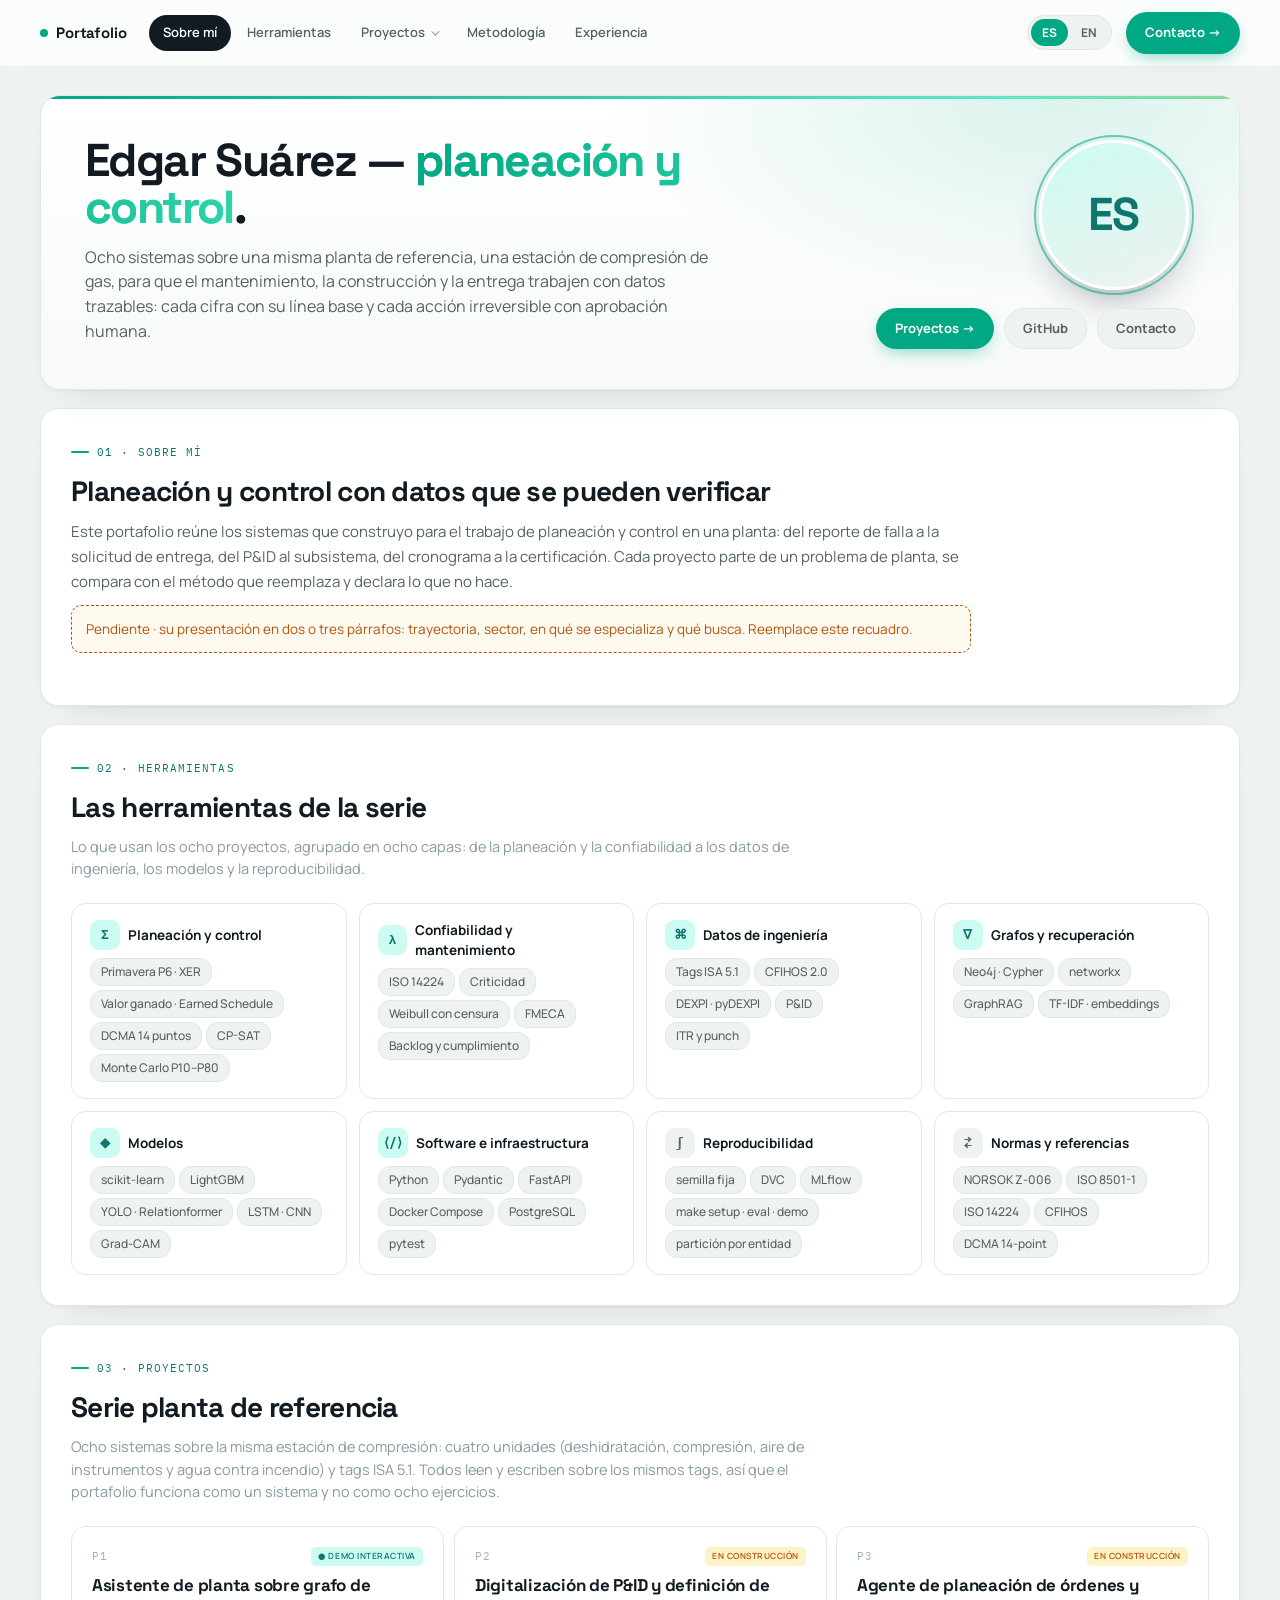
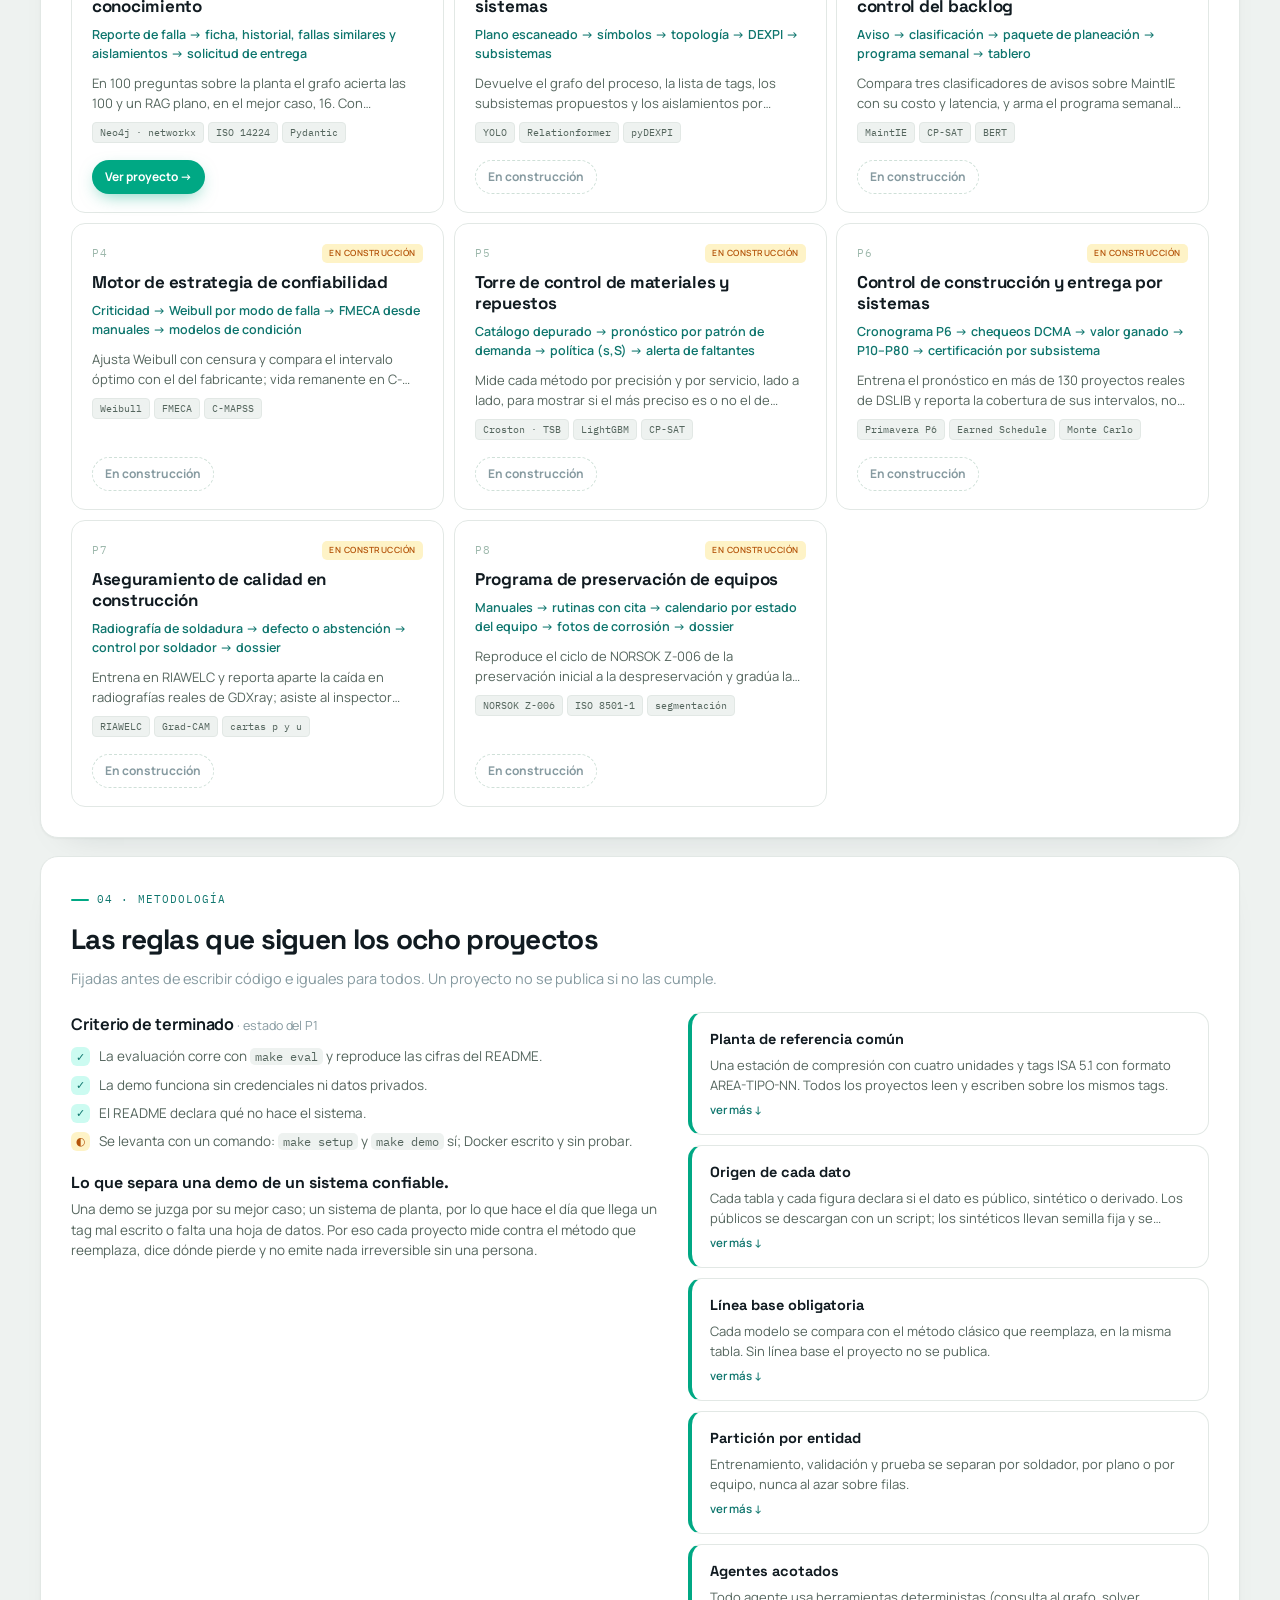
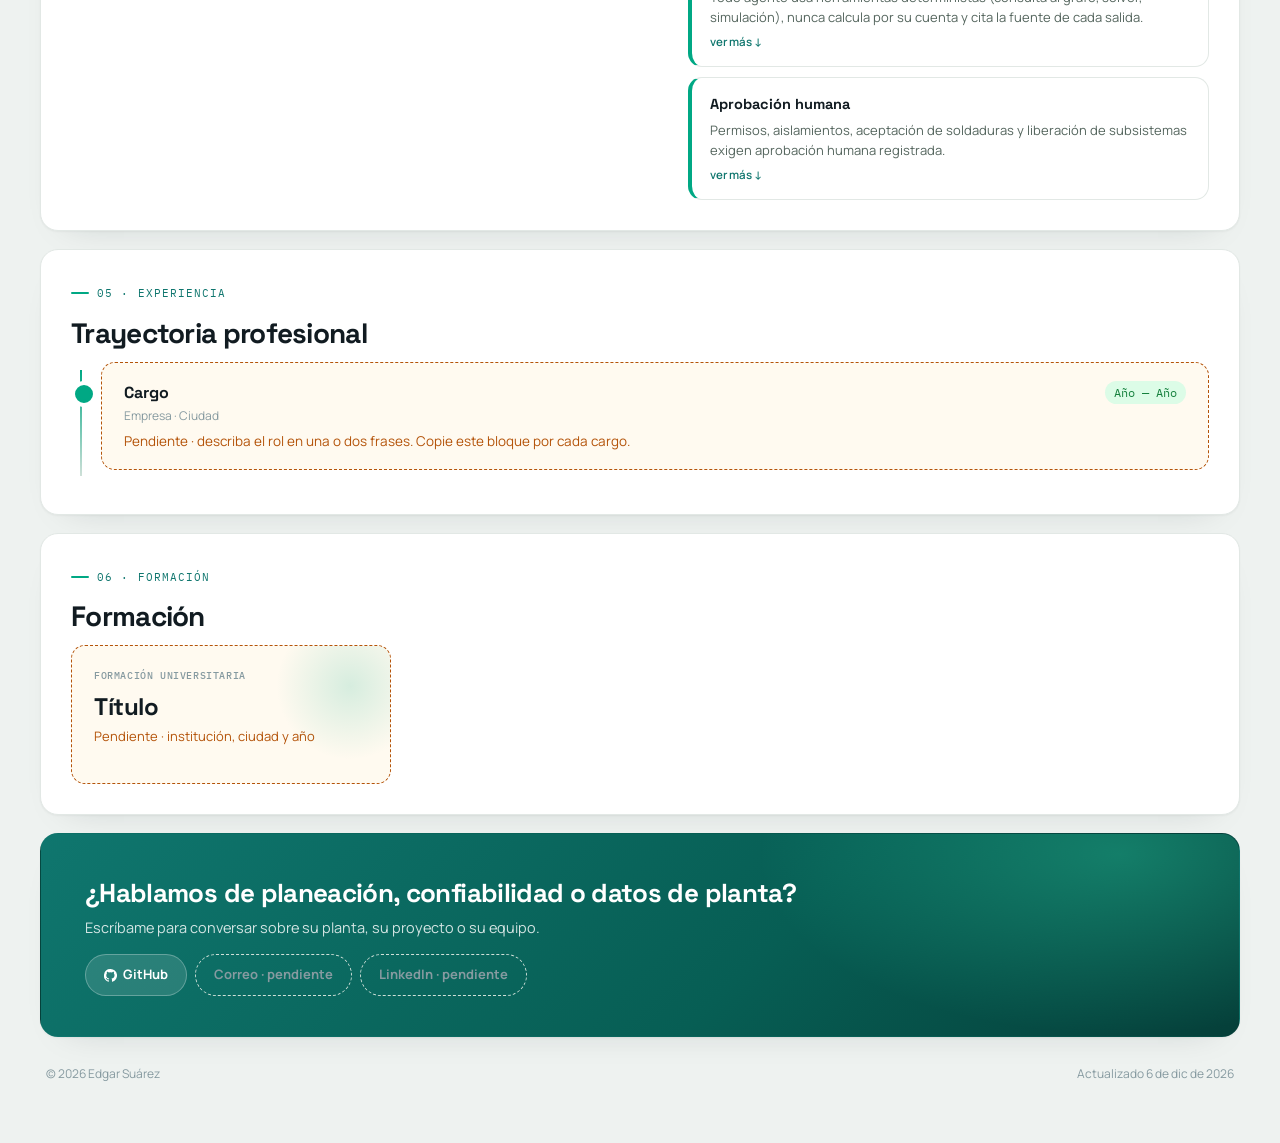
==== index.html @ 8fd14668 "feat: portafolio de planeación y control a partir de la plantilla ai-portfolio (MIT); serie planta c" ====
<!DOCTYPE html>
<html lang="es">
<head>
<meta charset="UTF-8" />
<meta name="viewport" content="width=device-width, initial-scale=1.0" />
<meta name="theme-color" content="#eef2f0" />
<title>Edgar Suárez — Planeación y control · Portafolio</title>
<meta name="description" content="Portafolio de planeación y control: ocho sistemas sobre una misma planta de referencia, de la falla a la solicitud de entrega, del P&amp;ID al subsistema y del cronograma a la certificación." />
<meta property="og:type" content="website" />
<meta property="og:title" content="Edgar Suárez — Planeación y control · Portafolio" />
<meta property="og:description" content="Portafolio de planeación y control: ocho sistemas sobre una misma planta de referencia, de la falla a la solicitud de entrega, del P&amp;ID al subsistema y del cronograma a la certificación." />
<meta name="twitter:card" content="summary" />
<link rel="preconnect" href="https://fonts.googleapis.com" />
<link rel="preconnect" href="https://fonts.gstatic.com" crossorigin />
<link href="https://fonts.googleapis.com/css2?family=Manrope:wght@400;500;600;700;800&family=Space+Grotesk:wght@500;600;700&family=IBM+Plex+Mono:wght@400;500;600&display=swap" rel="stylesheet" />
<link rel="icon" type="image/svg+xml" href="./assets/favicon.svg" />
<link rel="icon" type="image/png" sizes="32x32" href="./assets/favicon-32.png" />
<link rel="apple-touch-icon" href="./assets/apple-touch-icon.png" />
<style>
:root{
  --bg:#eef2f0; --panel:#fff; --panel-2:#eef2f0; --line:#e2e8e5; --line-2:#e8eeeb;
  --ink:#111b21; --ink-2:#54655d; --ink-3:#869aa0; --ink-4:#667781;
  --teal:#00a884; --teal-2:#0f9d76; --teal-ink:#0f766e; --teal-tint:#ccfbf1; --teal-deep:#075e54;
  --amber:#f0b429; --amber-ink:#b45309; --amber-tint:#fef3c7;
  --green-ink:#15803d; --green-tint:#dcfce7; --blue-ink:#0369a1; --blue-tint:#e0f2fe;
  --sage:#9db8ac; --sage-2:#cfe0d8; --track:#e8eeeb;
  --ease:cubic-bezier(.2,.7,.2,1);
  --sans:'Manrope',system-ui,sans-serif; --display:'Space Grotesk','Manrope',system-ui,sans-serif; --mono:'IBM Plex Mono',ui-monospace,monospace;
}
*{box-sizing:border-box;margin:0;padding:0}
html{scroll-behavior:smooth}
body{background:var(--bg);color:var(--ink);font-family:var(--sans);font-size:13px;line-height:1.5;-webkit-font-smoothing:antialiased}
a{color:var(--teal);text-decoration:none}a:hover{color:var(--teal-2)}
button{font-family:inherit}
.mono{font-family:var(--mono)}

@keyframes tp-blink{0%,60%,100%{opacity:.25}30%{opacity:1}}
@keyframes tp-live{0%,100%{opacity:.35}50%{opacity:1}}
@keyframes tp-in{from{opacity:0;transform:translateY(8px) scale(.97)}to{opacity:1;transform:none}}
@keyframes tp-growX{from{transform:scaleX(0)}}
@keyframes tp-riseY{from{transform:scaleY(0)}}
@keyframes tp-draw{from{stroke-dashoffset:220}to{stroke-dashoffset:0}}

/* nav */
nav{position:sticky;top:0;z-index:50;background:#fff;border-bottom:.8px solid var(--line)}
.nav-inner{max-width:1326px;margin:0 auto;padding:10px 12px;display:flex;align-items:center;gap:14px}
.logo{font-family:var(--mono);font-size:12px;font-weight:600;letter-spacing:.06em;color:var(--ink);display:flex;align-items:center;gap:8px}
.logo i{width:8px;height:8px;border-radius:50%;background:var(--teal);animation:tp-live 1.8s ease-in-out infinite}
.nav-links{display:flex;gap:2px;margin-left:8px}
.nav-links a{font-size:12px;font-weight:600;color:var(--ink-2);padding:6px 10px;border-radius:12px;border:.8px solid transparent}
.nav-links a:hover{background:var(--panel-2);border-color:var(--line);color:var(--ink)}
.nav-links a.active{background:var(--teal);color:#fff;border-color:transparent}
.nav-cta{margin-left:auto}
@media(max-width:900px){.nav-links{display:none}}

.btn{display:inline-flex;align-items:center;gap:6px;padding:8px 14px;border-radius:9px;font-size:12.5px;font-weight:700;border:.8px solid var(--line);background:var(--panel-2);color:var(--ink-2);cursor:pointer;transition:.15s}
.btn:hover{background:#e6ece9;color:var(--ink)}
.btn svg{width:13px;height:13px}
.btn-teal{background:var(--teal);color:#fff;border-color:transparent;box-shadow:0 4px 14px -4px rgba(0,168,132,.55)}
.btn-teal:hover{background:var(--teal-2);color:#fff}

.wrap{max-width:1326px;margin:0 auto;padding:10px 10px 30px;display:flex;flex-direction:column;gap:10px}

/* cabecera */
.top{display:grid;grid-template-columns:1fr auto;align-items:end;gap:16px;padding:8px 2px 2px}
@media(max-width:760px){.top{grid-template-columns:1fr}.top-right{align-items:flex-start;text-align:left}}
.top h1{font-family:var(--display);font-size:22px;font-weight:700;letter-spacing:-.01em;color:var(--ink)}
.top h1 span{color:var(--teal)}
.top .sub{font-size:12.5px;color:var(--ink-4);margin-top:3px}
.top .sub b{color:var(--ink-2);font-weight:600}
.top-right{text-align:right;display:flex;flex-direction:column;align-items:flex-end;gap:5px}
.top-right .note{font-size:11px;color:var(--ink-3)}
.live{display:inline-flex;align-items:center;gap:5px;font-size:11px;font-weight:600;color:var(--teal-ink);background:var(--teal-tint);border-radius:8px;padding:3px 9px}
.live i{animation:tp-live 1.6s ease-in-out infinite}

/* tiles */
.tiles{display:grid;grid-template-columns:repeat(4,1fr);gap:10px}
.tile{background:var(--panel);border:.8px solid var(--line);border-radius:11px;padding:14px 16px 12px;animation:tp-in .5s var(--ease) both}
.tile:nth-child(2){animation-delay:.06s}.tile:nth-child(3){animation-delay:.12s}.tile:nth-child(4){animation-delay:.18s}
.tile .num{font-family:var(--display);font-size:26px;font-weight:700;line-height:1.1;color:var(--ink)}
.tile .num.amber{color:var(--amber)}
.tile .lbl{font-size:12.5px;color:var(--ink-2);margin-top:2px}
.tile .delta{font-size:12px;font-weight:600;color:var(--teal-ink);margin-top:6px}
.tile .delta.warn{color:var(--amber-ink)}
@media(max-width:900px){.tiles{grid-template-columns:repeat(2,1fr)}}

/* paneles */
.row{display:grid;grid-template-columns:1.1fr .95fr;gap:10px;align-items:start}
.row.even{grid-template-columns:1fr 1fr}
@media(max-width:980px){.row,.row.even{grid-template-columns:1fr}}
.col{display:flex;flex-direction:column;gap:10px}
.panel{background:var(--panel);border:.8px solid var(--line);border-radius:11px;padding:14px 16px 16px;animation:tp-in .5s var(--ease) both}
.panel-head{display:flex;align-items:center;justify-content:space-between;gap:10px;margin-bottom:10px;flex-wrap:wrap}
.panel h2{font-size:15px;font-weight:700;color:var(--ink);letter-spacing:-.005em}
.panel h2 small{font-size:12.5px;font-weight:400;color:var(--ink-3)}
.panel .hint{font-size:12px;color:var(--ink-3);margin:-6px 0 10px}
.seg{display:flex;gap:6px}
.seg span{font-size:11px;font-weight:600;color:var(--ink-2);background:var(--panel-2);border:.8px solid var(--line);border-radius:12px;padding:4px 10px}
.seg span.on{background:var(--teal);color:#fff;border-color:transparent}

/* barras (carga por estación) */
.bars{display:flex;flex-direction:column;gap:9px}
.bar{display:grid;grid-template-columns:130px 1fr 40px;align-items:center;gap:12px;font-size:13px;color:var(--ink-2)}
.bar .track{height:8px;background:var(--track);border-radius:4px;overflow:hidden}
.bar .fill{height:100%;border-radius:4px;background:var(--teal);transform-origin:left;animation:tp-growX .8s var(--ease) both}
.bar .fill.amber{background:var(--amber)}.bar .fill.sage{background:var(--sage)}
.bar .val{font-family:var(--mono);font-size:11.5px;color:var(--ink-2);text-align:right}
.bar:nth-child(2) .fill{animation-delay:.12s}.bar:nth-child(3) .fill{animation-delay:.24s}.bar:nth-child(4) .fill{animation-delay:.36s}.bar:nth-child(5) .fill{animation-delay:.48s}.bar:nth-child(6) .fill{animation-delay:.6s}
@media(max-width:520px){.bar{grid-template-columns:100px 1fr 40px}}

/* columnas semanales (entregas por semana) */
.cols{display:grid;grid-template-columns:repeat(6,1fr);gap:10px;align-items:end;height:96px;margin-bottom:4px}
.cols div{background:var(--sage-2);border-radius:5px 5px 0 0;transform-origin:bottom;animation:tp-riseY .7s var(--ease) both}
.cols div.on{background:var(--teal)}
.cols div:nth-child(2){animation-delay:.1s}.cols div:nth-child(3){animation-delay:.2s}.cols div:nth-child(4){animation-delay:.3s}.cols div:nth-child(5){animation-delay:.4s}.cols div:nth-child(6){animation-delay:.55s}
.cols-lbl{display:grid;grid-template-columns:repeat(6,1fr);gap:10px;font-family:var(--mono);font-size:10.5px;color:var(--ink-3);text-align:center}
.cols-lbl .on{color:var(--teal-ink);font-weight:600}

/* tabla */
table.tbl{width:100%;border-collapse:collapse;font-size:13px}
.tbl th{font-family:var(--mono);font-size:10px;font-weight:500;letter-spacing:.06em;text-transform:uppercase;color:var(--ink-3);text-align:left;padding:6px 12px 6px 0;border-bottom:.8px solid var(--line-2)}
.tbl td{padding:7px 12px 7px 0;border-bottom:.8px solid var(--line-2);color:var(--ink-2);vertical-align:middle}
.tbl tr:last-child td{border-bottom:0}
.tbl td b{color:var(--ink);font-weight:700}
.tbl td.r,.tbl th.r{text-align:right;font-family:var(--mono);font-size:12px}
.tbl .mini{display:inline-flex;align-items:center;gap:6px}
.tbl .mini .track{width:74px;height:6px;background:var(--track);border-radius:3px;overflow:hidden}
.tbl .mini .fill{height:100%;background:var(--teal);border-radius:3px;transform-origin:left;animation:tp-growX .6s var(--ease) both}
.tbl .mini .fill.amber{background:var(--amber)}

/* pastillas */
.pill{display:inline-block;font-size:8.5px;font-weight:600;letter-spacing:.06em;text-transform:uppercase;border-radius:5px;padding:3px 7px;white-space:nowrap}
.pill-amber{background:var(--amber-tint);color:var(--amber-ink)}
.pill-green{background:var(--teal-tint);color:var(--teal-ink)}
.pill-blue{background:var(--blue-tint);color:var(--blue-ink)}
.pill-gray{background:var(--panel-2);color:var(--ink-2)}
.pill-teal{background:var(--teal-tint);color:var(--teal-ink)}

/* proyectos: tarjetas dentro del panel */
.pgrid{display:grid;grid-template-columns:repeat(3,1fr);gap:10px}
@media(max-width:980px){.pgrid{grid-template-columns:1fr 1fr}}
@media(max-width:620px){.pgrid{grid-template-columns:1fr}}
.project-card-v2{background:var(--panel);border:.8px solid var(--line);border-radius:9px;padding:12px 13px;display:flex;flex-direction:column;gap:7px;transition:.15s;animation:tp-in .5s var(--ease) both}
.project-card-v2:hover{border-color:var(--sage-2);box-shadow:0 6px 18px -10px rgba(17,27,33,.25)}
.card-head{display:flex;justify-content:space-between;align-items:center}
.project-num{font-family:var(--mono);font-size:10.5px;color:var(--ink-3);letter-spacing:.1em}
.badge{font-size:8.5px;font-weight:600;letter-spacing:.06em;text-transform:uppercase;border-radius:5px;padding:3px 7px}
.badge-live{background:var(--teal-tint);color:var(--teal-ink)}
.project-card-v2 h3{font-size:14px;font-weight:700;line-height:1.25;color:var(--ink)}
.card-sub{font-size:11.5px;color:var(--teal-ink);font-weight:600}
.card-problem{font-size:12px;color:var(--ink-2);line-height:1.5}
.card-usecase{font-size:11.5px;color:var(--ink-2);background:var(--panel-2);border-radius:6px;padding:6px 9px}
.card-usecase strong{color:var(--ink);font-weight:600}
.card-stack{display:flex;flex-wrap:wrap;gap:4px}
.card-stack span{font-family:var(--mono);font-size:10px;padding:2px 7px;background:var(--panel-2);border:.8px solid var(--line);border-radius:4px;color:var(--ink-2)}
.card-dataset{font-family:var(--mono);font-size:10px;color:var(--ink-3);padding-top:6px;border-top:.8px solid var(--line-2)}
.project-links{display:flex;gap:12px;margin-top:auto;padding-top:6px;font-size:11.5px;font-weight:600}
.project-links a{color:var(--teal-ink)}.project-links a:hover{color:var(--teal)}

/* convicciones como filas */
.convictions{display:flex;flex-direction:column;gap:8px}
.conviction{border:.8px solid var(--line);border-radius:9px;padding:10px 12px}
.conviction h4{font-size:13px;font-weight:700;color:var(--ink);margin-bottom:3px}
.conviction p{font-size:12px;color:var(--ink-2);line-height:1.5}

/* stack */
.stack-matrix{display:grid;grid-template-columns:1fr 1fr;gap:8px}
@media(max-width:620px){.stack-matrix{grid-template-columns:1fr}}
.stack-layer{border:.8px solid var(--line);border-radius:9px;padding:10px 12px}
.stack-layer-head{display:flex;align-items:center;gap:8px;margin-bottom:8px}
.stack-layer-icon{width:24px;height:24px;border-radius:6px;background:var(--teal-tint);color:var(--teal-ink);font-family:var(--mono);font-size:12px;font-weight:700;display:flex;align-items:center;justify-content:center}
.stack-layer h5{font-size:12.5px;font-weight:700;color:var(--ink)}
.stack-tags{display:flex;flex-wrap:wrap;gap:4px}
.stack-tags span{font-size:11px;font-weight:500;padding:3px 8px;border-radius:12px;background:var(--panel-2);border:.8px solid var(--line);color:var(--ink-2)}

/* experiencia (filas tipo pendientes) */
.experience-list{display:flex;flex-direction:column;gap:8px}
.experience-item{border:.8px solid var(--line);border-radius:9px;padding:11px 13px}
.exp-head{display:flex;align-items:center;gap:8px;flex-wrap:wrap}
.exp-role{font-size:13.5px;font-weight:700;color:var(--ink);flex:1}
.exp-period{font-family:var(--mono);font-size:11px;color:var(--ink-3)}
.exp-meta{font-size:12px;color:var(--ink-3);margin:2px 0 6px}
.exp-summary{font-size:12.5px;color:var(--ink-2);line-height:1.5;margin-bottom:6px}
.exp-bullets{padding-left:16px;font-size:12px;color:var(--ink-2);line-height:1.5}
.exp-bullets li::marker{color:var(--teal)}
.exp-skills{margin-top:8px;padding-top:6px;border-top:.8px solid var(--line-2);font-family:var(--mono);font-size:10.5px;color:var(--ink-3)}

/* sobre mí, educación, lecturas */
.about-text p{font-size:12.5px;color:var(--ink-2);line-height:1.55;margin-bottom:9px}
.about-text strong{color:var(--ink);font-weight:600}
.quote-block{border-left:3px solid var(--teal);background:var(--panel-2);padding:9px 12px;border-radius:0 8px 8px 0;margin:10px 0}
.quote-block p{color:var(--ink);margin:0;font-style:italic}
.quote-block .cite{display:block;margin-top:5px;font-family:var(--mono);font-size:10.5px;color:var(--teal-ink);font-style:normal}
.about-stats{display:grid;grid-template-columns:repeat(4,1fr);gap:8px;margin-bottom:10px}
.about-stat{border:.8px solid var(--line);border-radius:9px;padding:10px 12px}
.about-stat-num{font-family:var(--display);font-size:20px;font-weight:700;color:var(--ink)}
.about-stat-label{font-size:11px;color:var(--ink-3);margin-top:2px}
.reading-list h5{font-family:var(--mono);font-size:10px;letter-spacing:.06em;text-transform:uppercase;color:var(--ink-3);font-weight:500;margin-bottom:6px}
.reading-list ul{list-style:none}
.reading-list li{display:flex;justify-content:space-between;gap:10px;font-size:12px;color:var(--ink-2);padding:6px 0;border-bottom:.8px solid var(--line-2)}
.reading-list li:last-child{border-bottom:0}
.reading-list .src{font-family:var(--mono);font-size:10.5px;color:var(--teal-ink);white-space:nowrap}
.edu-grid{display:flex;flex-direction:column;gap:8px}
.edu-block{border:.8px solid var(--line);border-radius:9px;padding:10px 12px}
.edu-block-title{font-family:var(--mono);font-size:10px;letter-spacing:.06em;text-transform:uppercase;color:var(--ink-3);font-weight:500;margin-bottom:6px}
.edu-degree{font-size:13.5px;font-weight:700;color:var(--ink)}
.edu-school{font-size:12px;color:var(--ink-3)}
.edu-cert-list{list-style:none}
.edu-cert-list li{font-size:12px;color:var(--ink-2);padding:6px 0;border-bottom:.8px solid var(--line-2)}
.edu-cert-list li:last-child{border-bottom:0}
.edu-cert-list strong{color:var(--ink);font-weight:600}

/* contacto */
.contact{display:flex;align-items:center;justify-content:space-between;gap:16px;flex-wrap:wrap}
.contact h2{font-family:var(--display);font-size:18px;font-weight:700}
.contact p{font-size:12.5px;color:var(--ink-2);max-width:560px;margin-top:4px}
.contact-cta{display:flex;gap:8px;flex-wrap:wrap}
.contact-meta{display:flex;gap:16px;font-size:11px;color:var(--ink-3);margin-top:10px;flex-wrap:wrap}
.contact-meta .ok{color:var(--teal)}
.foot{font-size:11px;color:var(--ink-3);text-align:center;padding:6px 0 0}
.foot b{color:var(--teal-ink);font-weight:600}

.eyebrow{font-family:var(--mono);font-size:10.5px;letter-spacing:.1em;text-transform:uppercase;color:var(--teal-ink);margin-bottom:4px}
.panel h2.title{font-family:var(--display);font-size:17px;font-weight:700;letter-spacing:-.01em;margin-bottom:4px}
.panel .sub{font-size:12.5px;color:var(--ink-3);margin-bottom:12px;max-width:820px}
.cap-text h3{font-size:13.5px;font-weight:700;margin:14px 0 4px}
.cap-text p{font-size:12.5px;color:var(--ink-2);line-height:1.5}
.top h1{font-size:24px}
.top .sub{max-width:820px}
.tile .num .unit{font-size:16px;color:var(--ink-3);margin-left:2px}
.stack-matrix.four{grid-template-columns:repeat(4,1fr)}
@media(max-width:980px){.stack-matrix.four{grid-template-columns:1fr 1fr}}
@media(max-width:620px){.stack-matrix.four{grid-template-columns:1fr}}
.experience-list.two{display:grid;grid-template-columns:1fr 1fr;gap:10px}
@media(max-width:900px){.experience-list.two{grid-template-columns:1fr}}
footer{font-size:11px;color:var(--ink-3);display:flex;justify-content:space-between;gap:12px;flex-wrap:wrap;padding:6px 4px 0}
footer .footer-meta{display:flex;gap:8px}
footer .dot{color:var(--teal)}
.project-links{padding-top:8px}.project-links .btn{padding:7px 12px;font-size:12px;color:#fff}.project-links .btn:hover{color:#fff}

.top{grid-template-columns:1fr auto auto}
.hero-net{width:260px;height:230px;justify-self:end;margin:-20px 0}
.hero-net svg{width:100%;height:100%;display:block}
@media(max-width:760px){.top{grid-template-columns:1fr}.hero-net{display:none}}
.cap-row{display:grid;grid-template-columns:300px 1fr;gap:20px;align-items:center}
.radar svg{width:100%;height:auto;display:block}
@media(max-width:620px){.cap-row{grid-template-columns:1fr}}
.scroll-progress{position:fixed;top:0;left:0;height:3px;width:0%;background:var(--teal);z-index:100;transition:width .1s linear}

/* ===== polish ===== */
body{font-size:14px}
.wrap{max-width:1240px;padding:22px 20px 60px;gap:18px}
nav{background:rgba(255,255,255,.78);backdrop-filter:saturate(180%) blur(14px);-webkit-backdrop-filter:saturate(180%) blur(14px);border-bottom:.8px solid rgba(17,27,33,.06)}
.nav-inner{max-width:1240px;padding:12px 20px}
.nav-links a{font-size:13px;border-radius:999px;padding:7px 13px}
.nav-links a.active{background:var(--ink);color:#fff}
.btn{border-radius:999px;padding:10px 18px;font-size:13px;transition:transform .2s var(--ease),box-shadow .2s var(--ease),background .2s}
.btn:hover{transform:translateY(-1px)}
.btn-teal{box-shadow:0 6px 18px -6px rgba(0,168,132,.6)}
.btn-teal:hover{box-shadow:0 10px 26px -8px rgba(0,168,132,.7)}

/* hero como bloque propio */
.top{position:relative;background:linear-gradient(180deg,#fff 0%,#f7faf9 100%);border:.8px solid var(--line);border-radius:20px;padding:44px 44px 40px;margin-top:6px;overflow:hidden;box-shadow:0 1px 2px rgba(17,27,33,.04),0 18px 40px -28px rgba(17,27,33,.18)}
.top::before{content:"";position:absolute;inset:0;background:radial-gradient(700px 320px at 85% 0%,rgba(0,168,132,.14),transparent 65%);pointer-events:none}
.top::after{content:"";position:absolute;left:0;right:0;top:0;height:3px;background:linear-gradient(90deg,var(--teal),#5ee8c5 60%,transparent)}
.top>*{position:relative}
.top h1{font-size:clamp(32px,3.6vw,46px);max-width:620px;font-weight:700;letter-spacing:-.035em;line-height:1.02;margin-top:14px !important}
.top h1 span{background:linear-gradient(90deg,var(--teal),#2dd4a7);-webkit-background-clip:text;background-clip:text;-webkit-text-fill-color:transparent}
.top .sub{font-size:16px;line-height:1.55;color:var(--ink-2);margin-top:14px;max-width:640px}
.live{font-size:12px;padding:5px 12px;border-radius:999px}
.hero-net{width:300px;height:270px;margin:-40px 0 -30px;opacity:.9}
.top-right .contact-cta{gap:10px}
@media(max-width:760px){.top{padding:28px 22px}}

/* tiles */
.tiles{gap:14px}
.tile{border-radius:16px;padding:20px 22px 18px;box-shadow:0 1px 2px rgba(17,27,33,.04),0 12px 28px -22px rgba(17,27,33,.25);transition:transform .25s var(--ease),box-shadow .25s var(--ease);position:relative;overflow:hidden}
.tile::after{content:"";position:absolute;left:22px;bottom:0;width:36px;height:3px;border-radius:3px 3px 0 0;background:var(--teal);transform:scaleX(0);transform-origin:left;transition:transform .35s var(--ease)}
.tile:hover{transform:translateY(-2px);box-shadow:0 1px 2px rgba(17,27,33,.04),0 18px 36px -20px rgba(17,27,33,.3)}
.tile:hover::after{transform:scaleX(1)}
.tile .num{font-size:36px;letter-spacing:-.03em}
.tile .lbl{font-size:13px;margin-top:4px}

/* paneles */
.panel{border-radius:18px;padding:28px 30px 30px;box-shadow:0 1px 2px rgba(17,27,33,.04),0 16px 36px -28px rgba(17,27,33,.22)}
@media(max-width:620px){.panel{padding:20px 18px}}
.eyebrow{display:inline-flex;align-items:center;gap:8px;font-size:11px;margin-bottom:10px}
.eyebrow::before{content:"";width:18px;height:2px;border-radius:2px;background:var(--teal)}
.panel h2.title{font-size:clamp(22px,2.4vw,28px);letter-spacing:-.025em;margin-bottom:8px}
.panel .sub{font-size:14.5px;line-height:1.55;margin-bottom:22px;max-width:760px}
.panel-head h2{font-size:16px}
.row,.row.even{gap:14px}
.col{gap:14px}

/* tarjetas internas */
.project-card-v2,.conviction,.stack-layer,.experience-item,.edu-block,.about-stat{border-radius:14px;transition:transform .25s var(--ease),box-shadow .25s var(--ease),border-color .25s}
.project-card-v2{padding:20px 20px 18px;gap:9px}
.project-card-v2:hover,.conviction:hover,.stack-layer:hover,.experience-item:hover{transform:translateY(-3px);border-color:var(--sage-2);box-shadow:0 22px 40px -24px rgba(17,27,33,.3)}
.project-card-v2 h3{font-family:var(--display);font-size:17px;letter-spacing:-.015em}
.card-sub{font-size:12.5px}
.card-problem{font-size:13px;line-height:1.55}
.project-num{font-size:11px}
.conviction{padding:16px 18px}
.conviction h4{font-family:var(--display);font-size:14.5px;margin-bottom:5px}
.conviction p{font-size:13px}
.convictions{gap:10px}
.cap-text h3{font-family:var(--display);font-size:16px;margin-top:20px}
.cap-text p{font-size:13.5px}
.bars{gap:11px}.bar{font-size:13.5px}
.stack-matrix{gap:12px}
.stack-layer{padding:16px 18px}
.stack-layer h5{font-size:13.5px}
.stack-layer-icon{width:30px;height:30px;border-radius:9px;font-size:13px}
.stack-tags span{font-size:12px;padding:4px 10px;transition:.15s}
.stack-tags span:hover{background:var(--teal-tint);color:var(--teal-ink);border-color:transparent}

/* experiencia: línea de tiempo */
.experience-list.two{grid-template-columns:1fr;gap:0;position:relative;padding-left:30px}
.experience-list.two::before{content:"";position:absolute;left:9px;top:8px;bottom:8px;width:2px;background:linear-gradient(180deg,var(--teal),var(--sage-2))}
.experience-item{position:relative;margin-bottom:14px;padding:18px 22px}
.experience-item::before{content:"";position:absolute;left:-27px;top:22px;width:12px;height:12px;border-radius:50%;background:#fff;border:3px solid var(--teal);box-shadow:0 0 0 4px #fff}
.experience-item:first-child::before{background:var(--teal)}
.exp-role{font-family:var(--display);font-size:16px}
.exp-period{font-size:11.5px;background:var(--panel-2);padding:3px 9px;border-radius:999px}
.exp-summary{font-size:13.5px}.exp-bullets{font-size:13px}

/* sobre mí, educación, lecturas */
.about-text p{font-size:14px;line-height:1.6}
.quote-block{border-radius:0 12px 12px 0;padding:14px 18px;background:linear-gradient(90deg,var(--teal-tint),#f4faf8)}
.quote-block p{font-size:14.5px}
.about-stats{gap:10px;margin-bottom:16px}
.about-stat{padding:14px 16px}.about-stat-num{font-size:24px}
.reading-list li{font-size:13px;padding:8px 0}
.edu-block{padding:16px 18px}.edu-degree{font-size:15px}.edu-cert-list li{font-size:13px;padding:8px 0}

/* contacto: bloque teal profundo */
#contact{background:linear-gradient(135deg,#0f766e 0%,#075e54 60%,#053f39 100%);border-color:transparent;color:#fff;position:relative;overflow:hidden;padding:40px 44px}
#contact::before{content:"";position:absolute;inset:0;background:radial-gradient(600px 300px at 90% 10%,rgba(45,212,167,.35),transparent 60%);pointer-events:none}
#contact>*{position:relative}
#contact .contact h2{color:#fff;font-size:26px;letter-spacing:-.025em}
#contact .contact p{color:rgba(255,255,255,.82);font-size:14.5px;max-width:600px}
#contact .contact-meta{color:rgba(255,255,255,.7)}
#contact .contact-meta .ok{color:#5ee8c5}
#contact .btn{background:rgba(255,255,255,.12);border-color:rgba(255,255,255,.28);color:#fff}
#contact .btn:hover{background:rgba(255,255,255,.2)}
#contact .btn-teal{background:#fff;color:var(--teal-deep);box-shadow:0 10px 30px -10px rgba(0,0,0,.4)}
#contact .btn-teal:hover{background:var(--teal-tint);color:var(--teal-deep)}
@media(max-width:620px){#contact{padding:26px 20px}}
footer{padding:10px 6px 0;font-size:12px}

:root{--sky:#53bdeb;--sky-ink:#0369a1;--sky-tint:#e0f2fe;--green:#22c55e;--rose:#ff5f57;--rose-ink:#be123c;--rose-tint:#ffe4e6;--violet:#8b5cf6;--violet-ink:#6d28d9;--violet-tint:#ede9fe;--orange-ink:#c2410c;--orange-tint:#ffedd5}
/* tiles */
.tile:nth-child(2) .num{color:var(--teal-ink)}.tile:nth-child(3) .num{color:var(--teal-ink)}.tile:nth-child(4) .num{color:var(--amber)}
.tile:nth-child(2)::after{background:var(--sage)}.tile:nth-child(3)::after{background:var(--teal)}.tile:nth-child(4)::after{background:var(--amber)}
/* barras de capacidades */
.bar:nth-child(1) .fill{background:var(--teal)}.bar:nth-child(2) .fill{background:var(--sage)}.bar:nth-child(3) .fill{background:var(--sage)}
.bar:nth-child(4) .fill{background:var(--amber)}.bar:nth-child(5) .fill{background:var(--teal)}.bar:nth-child(6) .fill{background:var(--sage)}
.bar:nth-child(1) .val{color:var(--teal-ink)}.bar:nth-child(2) .val{color:var(--teal-ink)}.bar:nth-child(3) .val{color:var(--teal-ink)}
.bar:nth-child(4) .val{color:var(--amber-ink)}.bar:nth-child(5) .val{color:var(--teal-ink)}
/* convicciones: acento por tarjeta */
.conviction{border-left:4px solid var(--teal)}
.conviction:nth-child(2){border-left-color:var(--amber)}.conviction:nth-child(3){border-left-color:var(--sage)}
.conviction:nth-child(4){border-left-color:var(--sage)}.conviction:nth-child(5){border-left-color:var(--teal)}.conviction:nth-child(6){border-left-color:var(--sage)}
/* stack: icono de cada capa con su color */
.stack-layer:nth-child(1) .stack-layer-icon{background:var(--teal-tint);color:var(--teal-ink)}
.stack-layer:nth-child(2) .stack-layer-icon{background:var(--teal-tint);color:var(--teal-ink)}
.stack-layer:nth-child(3) .stack-layer-icon{background:var(--amber-tint);color:var(--amber-ink)}
.stack-layer:nth-child(4) .stack-layer-icon{background:var(--teal-tint);color:var(--teal-ink)}
.stack-layer:nth-child(5) .stack-layer-icon{background:var(--panel-2);color:var(--ink-2)}
.stack-layer:nth-child(6) .stack-layer-icon{background:var(--teal-tint);color:var(--teal-ink)}
.stack-layer:nth-child(7) .stack-layer-icon{background:var(--amber-tint);color:var(--amber-ink)}
.stack-layer:nth-child(8) .stack-layer-icon{background:var(--teal-tint);color:var(--teal-ink)}
/* proyectos: subtítulo y número con color por tarjeta, pastilla de estado variada */
/* experiencia: puntos de la línea de tiempo */
.experience-item:nth-child(2)::before{border-color:var(--sage)}.experience-item:nth-child(3)::before{border-color:var(--amber)}.experience-item:nth-child(4)::before{border-color:var(--sage)}
.experience-item:nth-child(1) .exp-period{background:var(--teal-tint);color:var(--teal-ink)}
.experience-item:nth-child(2) .exp-period{background:var(--teal-tint);color:var(--teal-ink)}
.experience-item:nth-child(3) .exp-period{background:var(--amber-tint);color:var(--amber-ink)}
/* sobre mí y lecturas */
.about-stat:nth-child(1) .about-stat-num{color:var(--teal-ink)}.about-stat:nth-child(2) .about-stat-num{color:var(--teal-ink)}
.about-stat:nth-child(3) .about-stat-num{color:var(--amber-ink)}.about-stat:nth-child(4) .about-stat-num{color:var(--teal-ink)}
.reading-list li:nth-child(odd) .src{color:var(--teal-ink)}
.edu-block:nth-child(2) .edu-block-title{color:var(--teal-ink)}
.top::after{background:linear-gradient(90deg,var(--teal),var(--sage) 35%,var(--amber) 70%,transparent)}

.more{display:none}.open>.more{display:block}
.more-btn{margin-top:8px;background:none;border:0;padding:0;font:600 12.5px var(--sans);color:var(--teal-ink);cursor:pointer}
.more-btn:hover{color:var(--teal)}
.experience-item .exp-summary{margin-bottom:0}
.conviction.clamp p{display:-webkit-box;-webkit-line-clamp:2;-webkit-box-orient:vertical;overflow:hidden;cursor:pointer}
.conviction.clamp.open p{display:block}
.conviction.clamp::after{content:"ver más ↓";display:block;margin-top:6px;font-size:11.5px;font-weight:600;color:var(--teal-ink)}
.conviction.clamp.open::after{content:"ver menos ↑"}
.conviction.clamp{cursor:pointer}

.project-card-v2:nth-child(n) .card-sub,.project-card-v2:nth-child(n) .project-num{color:var(--teal-ink)}
.project-card-v2:nth-child(n) .badge-live{background:var(--teal-tint);color:var(--teal-ink)}
.project-card-v2:nth-child(n) .btn-teal{background:var(--teal);box-shadow:0 6px 18px -6px rgba(0,168,132,.6)}.project-card-v2:nth-child(n) .btn-teal:hover{background:var(--teal-2)}
.project-card-v2 .card-problem{display:-webkit-box;-webkit-line-clamp:2;-webkit-box-orient:vertical;overflow:hidden}
.project-card-v2 .card-sub{display:-webkit-box;-webkit-line-clamp:2;-webkit-box-orient:vertical;overflow:hidden}
.bar:nth-child(1) .fill,.bar:nth-child(3) .fill,.bar:nth-child(5) .fill{background:var(--teal)}
.bar:nth-child(2) .fill{background:var(--amber)}.bar:nth-child(4) .fill,.bar:nth-child(6) .fill{background:var(--sage)}
.bar .val{color:var(--ink-2)}
.tile:nth-child(n) .num{color:var(--ink)}
.tile:nth-child(n)::after{background:var(--teal)}
.conviction{border-left-color:var(--teal)}.conviction:nth-child(3n+2){border-left-color:var(--amber)}.conviction:nth-child(3n){border-left-color:var(--sage)}
.stack-layer .stack-layer-icon{background:var(--teal-tint);color:var(--teal-ink)}
.stack-layer:nth-child(3n+2) .stack-layer-icon{background:var(--amber-tint);color:var(--amber-ink)}
.stack-layer:nth-child(3n) .stack-layer-icon{background:var(--panel-2);color:var(--ink-2)}
.about-stat .about-stat-num{color:var(--ink)}
.reading-list li .src{color:var(--teal-ink)}
.edu-block .edu-block-title{color:var(--ink-3)}
.experience-item::before{border-color:var(--teal)}.experience-item:nth-child(3)::before{border-color:var(--amber)}.experience-item:nth-child(4)::before{border-color:var(--sage)}
.experience-item .exp-period{background:var(--panel-2);color:var(--ink-2)}.experience-item:first-child .exp-period{background:var(--teal-tint);color:var(--teal-ink)}
.top::after{background:linear-gradient(90deg,var(--teal),var(--amber) 55%,transparent)}
.project-card-v2 .btn-teal{background:var(--teal)}.project-card-v2 .btn-teal:hover{background:var(--teal-2)}.project-card-v2 .project-num,.project-card-v2 .card-sub{color:var(--teal-ink)}

.experience-item:nth-child(n)::before{border-color:var(--teal);background:#fff}
.experience-item:nth-child(n) .exp-period{background:var(--teal-tint);color:var(--teal-ink)}
.conviction:nth-child(n){border-left-color:var(--teal)}
.stack-layer:nth-child(n) .stack-layer-icon{background:var(--teal-tint);color:var(--teal-ink)}
.bar:nth-child(n) .fill{background:var(--teal)}

/* stack esencial */
.stack-tags .hid{display:none}.stack-tags.open .hid{display:inline-block}
.more-tag{font:600 11.5px var(--sans);color:var(--teal-ink);background:var(--teal-tint);border:0;border-radius:12px;padding:4px 10px;cursor:pointer}
.stack-tags.open .more-tag{background:var(--panel-2);color:var(--ink-2)}
.logo{font-family:var(--display);font-size:15px;font-weight:700;letter-spacing:-.01em}
/* animaciones */
.top::after{background:linear-gradient(90deg,var(--teal),#5ee8c5,var(--teal),transparent);background-size:200% 100%;animation:tp-shimmer 3s linear infinite}
@keyframes tp-shimmer{0%{background-position:200% 0}100%{background-position:-200% 0}}
.hero-net{animation:tp-float 6s ease-in-out infinite}
@keyframes tp-float{0%,100%{transform:translateY(0)}50%{transform:translateY(-10px)}}
.hero-net line{stroke-dasharray:420;stroke-dashoffset:420;animation:tp-draw2 1.6s .3s var(--ease) forwards}
.radar svg polygon[fill^="url"]{stroke-dasharray:700;stroke-dashoffset:700;animation:tp-draw2 1.8s .2s var(--ease) forwards}
@keyframes tp-draw2{to{stroke-dashoffset:0}}
.top h1,.top .sub,.top .contact-cta{animation:tp-up .8s var(--ease) both}
.top .sub{animation-delay:.15s}.top .contact-cta{animation-delay:.3s}
@keyframes tp-up{from{opacity:0;transform:translateY(16px)}to{opacity:1;transform:none}}
.project-card-v2:nth-child(3n+2){animation-delay:.1s}.project-card-v2:nth-child(3n+3){animation-delay:.2s}
.stack-layer,.conviction,.experience-item,.tile{animation:tp-in .6s var(--ease) both;animation-play-state:paused}
.stack-layer:nth-child(2),.conviction:nth-child(2){animation-delay:.08s}.stack-layer:nth-child(3),.conviction:nth-child(3){animation-delay:.16s}
.stack-layer:nth-child(4),.conviction:nth-child(4){animation-delay:.24s}.stack-layer:nth-child(5),.conviction:nth-child(5){animation-delay:.32s}
.stack-layer:nth-child(6),.conviction:nth-child(6){animation-delay:.4s}.stack-layer:nth-child(7){animation-delay:.48s}.stack-layer:nth-child(8){animation-delay:.56s}
.tile{animation-play-state:running}
.project-card-v2{transform-style:preserve-3d;will-change:transform}
.project-card-v2.tilt{transition:transform .12s ease-out,box-shadow .25s}
.bar .fill{animation-play-state:paused}
.bars.in .bar .fill{animation-play-state:running}
.nav-links a{position:relative}
.nav-links a::after{content:"";position:absolute;left:14px;right:14px;bottom:4px;height:2px;border-radius:2px;background:var(--teal);transform:scaleX(0);transform-origin:left;transition:transform .3s var(--ease)}
.nav-links a:hover::after{transform:scaleX(1)}
.nav-links a.active::after{display:none}
@media(prefers-reduced-motion:reduce){*{animation:none !important;transition:none !important}}

.edu-grid.two{display:grid;grid-template-columns:1fr 2fr;gap:12px}
@media(max-width:900px){.edu-grid.two{grid-template-columns:1fr}}
.lang{display:flex;gap:2px;background:var(--panel-2);border:.8px solid var(--line);border-radius:999px;padding:3px;margin-left:auto}
.lang button{border:0;background:none;font:700 12px var(--sans);color:var(--ink-2);padding:5px 11px;border-radius:999px;cursor:pointer;transition:.2s}
.lang button.on{background:var(--teal);color:#fff}
.nav-cta{margin-left:0}

.edu-cert-list.cols2{display:grid;grid-template-columns:1fr 1fr;gap:0 24px}
.edu-cert-list.cols2 li:nth-last-child(-n+2){border-bottom:.8px solid var(--line-2)}
@media(max-width:760px){.edu-cert-list.cols2{grid-template-columns:1fr}}
.about-stat:nth-child(n) .about-stat-num{color:var(--ink)}

/* aparición al hacer scroll: cada bloque entra con un desplazamiento corto y un retardo escalonado (--rd) */
.panel,.project-card-v2,.stack-layer,.conviction,.experience-item,.cert{animation:none !important;opacity:0;transform:translateY(14px);transition:opacity .7s var(--ease) var(--rd,0s),transform .7s var(--ease) var(--rd,0s),box-shadow .25s var(--ease),border-color .25s}
.panel{transform:translateY(10px)}
.fisica.in,.panel.in,.project-card-v2.in,.stack-layer.in,.conviction.in,.experience-item.in,.cert.in{opacity:1;transform:none}
@media(prefers-reduced-motion:reduce){.panel,.project-card-v2,.stack-layer,.conviction,.experience-item,.cert{opacity:1;transform:none}}
.project-card-v2.in:hover,.conviction.in:hover,.stack-layer.in:hover,.experience-item.in:hover,.cert.in:hover{transform:translateY(-3px);transition-delay:0s}
.project-card-v2:nth-child(3n+2),.stack-layer:nth-child(2),.conviction:nth-child(2){transition-delay:.08s}
.project-card-v2:nth-child(3n+3),.stack-layer:nth-child(3),.conviction:nth-child(3){transition-delay:.16s}
.stack-layer:nth-child(4),.conviction:nth-child(4){transition-delay:.24s}.stack-layer:nth-child(5),.conviction:nth-child(5){transition-delay:.32s}
.stack-layer:nth-child(6),.conviction:nth-child(6){transition-delay:.4s}.stack-layer:nth-child(7){transition-delay:.48s}.stack-layer:nth-child(8){transition-delay:.56s}
.tile{animation:none !important;opacity:1}
.bar .fill{animation:none !important;transform:scaleX(0);transition:transform .9s var(--ease)}
.bars.in .bar .fill{transform:none}
.bar:nth-child(2) .fill{transition-delay:.1s}.bar:nth-child(3) .fill{transition-delay:.2s}.bar:nth-child(4) .fill{transition-delay:.3s}.bar:nth-child(5) .fill{transition-delay:.4s}.bar:nth-child(6) .fill{transition-delay:.5s}

/* ===== Sobre mí (unificado) ===== */
.fisica{overflow:hidden}
.fis-headline{font-size:13px;font-weight:600;color:var(--teal-ink);letter-spacing:.01em;margin:-4px 0 14px}
.fis-text{max-width:900px;margin:0 0 22px}
.fis-text p{font-size:15px;line-height:1.65;color:var(--ink-2);margin:0 0 10px}
/* carrusel "Sobre mí" */
.ab-carousel{position:relative;border:.8px solid var(--line);border-radius:14px;background:#fff;overflow:hidden;box-shadow:0 1px 2px rgba(17,27,33,.04),0 16px 36px -28px rgba(17,27,33,.22)}
.ab-viewport{position:relative;height:clamp(320px,36vw,440px);overflow:hidden;cursor:grab;touch-action:pan-y;outline:none}
.ab-viewport:focus-visible{box-shadow:inset 0 0 0 2px #00a884}
.ab-viewport.dragging{cursor:grabbing}
.ab-track{display:flex;height:100%;will-change:transform;transition:transform .55s cubic-bezier(.2,.7,.2,1)}
.ab-viewport.dragging .ab-track{transition:none}
.ab-slide{position:relative;flex:0 0 100%;width:100%;height:100%;margin:0;user-select:none}
.ab-media{position:absolute;inset:0;background:#0d1512}
.ab-media img,.ab-media video{width:100%;height:100%;object-fit:cover;display:block;-webkit-user-drag:none}
.ab-media video{object-position:50% 44%}
.ab-viz{display:grid;grid-template-columns:1.45fr 1fr 1fr;gap:10px;padding:10px;background:#f6f8f7}
.ab-viz .vid{background:#0d1512}
.fis-over{position:absolute;inset:0;width:100%;height:100%;pointer-events:none}
.hud{position:absolute;inset:0;pointer-events:none;font-family:var(--mono);font-size:10px;font-weight:600;letter-spacing:.04em;color:rgba(222,247,239,.85);text-shadow:0 1px 2px rgba(0,0,0,.6)}
.hud::before{content:"";position:absolute;inset:6px;border:1.2px solid rgba(46,230,183,.75);
  -webkit-mask:linear-gradient(#000,#000) top left/14px 14px no-repeat,linear-gradient(#000,#000) top right/14px 14px no-repeat,linear-gradient(#000,#000) bottom left/14px 14px no-repeat,linear-gradient(#000,#000) bottom right/14px 14px no-repeat;
  mask:linear-gradient(#000,#000) top left/14px 14px no-repeat,linear-gradient(#000,#000) top right/14px 14px no-repeat,linear-gradient(#000,#000) bottom left/14px 14px no-repeat,linear-gradient(#000,#000) bottom right/14px 14px no-repeat}
.hud span{position:absolute}
.hud-tl{top:12px;left:14px}.hud-tr{top:12px;right:14px;font-variant-numeric:tabular-nums}.hud-bl{bottom:12px;left:14px;display:flex;align-items:center;gap:6px}.hud-br{bottom:12px;right:14px;color:rgba(222,247,239,.55)}
.hud-bl i{width:6px;height:6px;border-radius:999px;background:#2ee6b7;box-shadow:0 0 6px #2ee6b7;animation:hudblink 1.1s steps(2,start) infinite}
@keyframes hudblink{to{visibility:hidden}}
.ab-empty{display:grid;place-items:center;background:repeating-linear-gradient(45deg,#f6f8f7 0 12px,#eef3f0 12px 24px)}
.ab-empty span{font-family:var(--mono);font-size:12px;color:var(--ink-3);border:1.2px dashed var(--line);border-radius:10px;padding:14px 20px;background:rgba(255,255,255,.7)}
.ab-viz .fis-frame{height:100%;min-height:0}
.ab-viz .fis-col{min-height:0}.ab-viz .fis-col .sway{height:auto;flex:0 0 36%}
.ab-slide figcaption{position:absolute;left:0;right:0;bottom:0;padding:44px 20px 16px;color:#fff;background:linear-gradient(180deg,rgba(13,21,18,0) 0%,rgba(13,21,18,.78) 100%);display:flex;flex-direction:column;gap:3px;opacity:0;transform:translateY(8px);transition:opacity .45s ease .25s,transform .45s ease .25s;pointer-events:none}
.ab-slide.is-active figcaption{opacity:1;transform:none}
.ab-slide figcaption b{font-family:var(--display);font-size:16px;font-weight:700;letter-spacing:-.01em}
.ab-slide figcaption span{font-size:13px;line-height:1.45;opacity:.9;max-width:62ch}
.ab-slide[data-kind="viz"]{display:flex;flex-direction:column}
.ab-slide[data-kind="viz"] .ab-media{position:relative;inset:auto;flex:1 1 auto;min-height:0}
.ab-slide[data-kind="viz"] figcaption{position:static;flex:0 0 auto;color:var(--ink);background:#f6f8f7;border-top:.8px solid var(--line);padding:10px 20px 12px}
.ab-slide[data-kind="viz"] figcaption span{max-width:none}
@media(max-width:980px){.ab-viewport{height:clamp(420px,60vw,560px)}.ab-viz{grid-template-columns:1.3fr 1fr;grid-template-rows:1.6fr 1fr}.ab-viz .vid{grid-row:1/3}.ab-viz .fis-col{flex-direction:row}.ab-viz .fis-col .sway{flex:0 0 44%}}
.ab-carousel.single .ab-bar{display:none}
.ab-bar{display:flex;align-items:center;justify-content:space-between;gap:12px;padding:10px 14px 10px 18px;border-top:.8px solid var(--line);background:#fff}
.ab-dots{display:flex;gap:6px;align-items:center}
.ab-dot{width:7px;height:7px;border-radius:999px;border:0;padding:0;background:var(--line-strong,#cfe0d8);cursor:pointer;transition:width .3s var(--ease),background .3s}
.ab-dot.on{width:22px;background:#00a884}
.ab-nav{display:flex;align-items:center;gap:8px}
.ab-count{font-family:var(--mono,'IBM Plex Mono',monospace);font-size:12px;color:var(--ink-3);display:flex;gap:5px;margin-right:6px}
.ab-count b{color:var(--ink);font-weight:600}.ab-count em{font-style:normal}.ab-count i{font-style:normal}
.ab-btn{width:34px;height:34px;border-radius:999px;border:.8px solid var(--line);background:#fff;color:var(--ink);font-size:15px;cursor:pointer;display:grid;place-items:center;transition:border-color .2s,background .2s,transform .2s}
.ab-btn:hover{border-color:#00a884;background:#f3fcf9;transform:translateY(-1px)}
.ab-btn:disabled{opacity:.35;cursor:default;transform:none}
@media(max-width:620px){.ab-viewport{height:min(150vw,600px)}.ab-viz{grid-template-columns:1fr;grid-template-rows:1.6fr 1.1fr .7fr;gap:8px;padding:8px}.ab-viz .vid{grid-row:auto}.ab-viz .fis-col{flex-direction:row}.ab-viz .fis-col .sway{flex:0 0 42%}.ab-slide figcaption{padding:36px 14px 12px}.ab-slide[data-kind="viz"] figcaption{padding:8px 14px 10px}.ab-slide figcaption b{font-size:14px}.ab-slide figcaption span{font-size:12px}}
@media(prefers-reduced-motion:reduce){.ab-track{transition:none}.ab-slide figcaption{transition:none}.hud-bl i{animation:none}}
.fis-frame{position:relative;border:.8px solid var(--line);border-radius:12px;background:#fff;overflow:hidden}
.fis-frame canvas{display:block;width:100%;height:100%}
.fis-video{width:100%;height:100%;object-fit:cover;object-position:50% 44%;display:block;background:#0d1512}
.fis-col{display:flex;flex-direction:column;gap:12px}
.fis-col .grow{flex:1 1 auto;min-height:0}.fis-col .sway{height:150px;flex:0 0 150px}
.wp{clip-path:inset(0 100% 0 0)}
.fisica.in .wp{animation:wpin .55s cubic-bezier(.16,.84,.3,1) var(--d,0s) forwards}
@keyframes wpin{to{clip-path:inset(0 0 0 0)}}
.fis-bottom{display:grid;grid-template-columns:1fr 1.2fr;gap:20px;align-items:start;margin-top:20px}
@media(max-width:900px){.fis-bottom{grid-template-columns:1fr}}
.fis-bottom .about-stats{margin:0}
@media(prefers-reduced-motion:reduce){.wp{clip-path:none}}

/* ===== Formación ===== */
.edu-wrap{display:grid;grid-template-columns:320px 1fr;gap:16px;align-items:start}
@media(max-width:900px){.edu-wrap{grid-template-columns:1fr}}
.uni{background:linear-gradient(160deg,#fff 0%,#f3f8f6 100%);border:.8px solid var(--line);border-radius:14px;padding:22px 22px 20px;position:relative;overflow:hidden}
.uni::before{content:"";position:absolute;right:-40px;top:-40px;width:160px;height:160px;border-radius:50%;background:radial-gradient(circle,rgba(0,168,132,.16),transparent 65%)}
.uni-deg{font-family:var(--display);font-size:24px;font-weight:700;letter-spacing:-.02em;margin:6px 0 2px}
.uni-school{font-size:13px;color:var(--ink-3);margin-bottom:16px}
.uni-track{height:8px;background:var(--track);border-radius:4px;overflow:hidden}
.uni-fill{height:100%;background:var(--teal);border-radius:4px;transform-origin:left;transform:scaleX(0);transition:transform 1.1s var(--ease) .2s}
.in .uni-fill{transform:none}
.uni-meta{display:flex;justify-content:space-between;align-items:center;margin-top:8px;font-family:var(--mono);font-size:11px;color:var(--ink-3)}
.edu-block-title small{color:var(--ink-3);font-weight:400;letter-spacing:0;text-transform:none}
.cert-grid{display:grid;grid-template-columns:repeat(3,1fr);gap:10px}
@media(max-width:1100px){.cert-grid{grid-template-columns:1fr 1fr}}
@media(max-width:620px){.cert-grid{grid-template-columns:1fr}}
.cert{background:#fff;border:.8px solid var(--line);border-radius:12px;padding:14px 14px 13px;display:flex;flex-direction:column;gap:8px;transition:transform .25s var(--ease),box-shadow .25s var(--ease),border-color .25s;opacity:0;transform:translateY(10px)}
.in .cert{opacity:1;transform:none;transition:opacity .5s var(--ease),transform .5s var(--ease),box-shadow .25s var(--ease),border-color .25s}
.cert:hover{transform:translateY(-3px) !important;border-color:var(--sage-2);box-shadow:0 18px 30px -22px rgba(17,27,33,.3)}
.cert h5{font-size:13.5px;font-weight:700;line-height:1.3;color:var(--ink);margin:0}
.cert-prov{align-self:flex-start;font-size:10.5px;font-weight:600;letter-spacing:.04em;text-transform:uppercase;color:var(--teal-ink);background:var(--teal-tint);border-radius:6px;padding:3px 8px}
.in .cert:nth-child(1){transition-delay:0.00s}.in .cert:nth-child(2){transition-delay:0.05s}.in .cert:nth-child(3){transition-delay:0.10s}.in .cert:nth-child(4){transition-delay:0.15s}.in .cert:nth-child(5){transition-delay:0.20s}.in .cert:nth-child(6){transition-delay:0.25s}.in .cert:nth-child(7){transition-delay:0.30s}.in .cert:nth-child(8){transition-delay:0.35s}.in .cert:nth-child(9){transition-delay:0.40s}.in .cert:nth-child(10){transition-delay:0.45s}.in .cert:nth-child(11){transition-delay:0.50s}

.hero-photo{width:220px;height:220px;justify-self:end;position:relative;animation:tp-float 6s ease-in-out infinite}
.hero-photo::before{content:"";position:absolute;inset:-14px;border-radius:50%;background:radial-gradient(circle,rgba(0,168,132,.28),transparent 68%)}
.hero-photo::after{content:"";position:absolute;inset:-6px;border-radius:50%;border:2px solid var(--teal);opacity:.55}
.hero-photo img{position:relative;width:100%;height:100%;border-radius:50%;object-fit:cover;display:block;box-shadow:0 20px 40px -18px rgba(17,27,33,.45);border:4px solid #fff}
@media(max-width:760px){.hero-photo{justify-self:start;width:150px;height:150px}}

.top{grid-template-columns:1fr auto}
.top-right{align-items:flex-end;gap:18px}
.hero-photo{width:150px;height:150px;justify-self:end;margin-right:6px}
.hero-photo::before{inset:-10px}
.hero-photo::after{inset:-5px}
.hero-photo img{border-width:3px;width:150px;height:150px}
@media(max-width:760px){.hero-photo{width:120px;height:120px;justify-self:start}.hero-photo img{width:120px;height:120px}.top-right{align-items:flex-start}}
.top{align-items:center}.top>div:first-child{margin-top:-22px}
.bar:nth-child(n) .val{color:var(--ink-2)}

/* ===== paleta con significado ===== */
.bar:nth-child(n) .fill.amber{background:var(--amber)}
.bar:nth-child(n) .fill.sage{background:var(--sage)}
.uni-fill.amber{background:var(--amber)}
.cert:nth-child(n) .cert-prov{background:var(--panel-2);color:var(--ink-2)}
/* experiencia: rol actual en verde, anteriores en salvia */
.experience-item:nth-child(n) .exp-period{background:var(--panel-2);color:var(--ink-2)}
.experience-item:nth-child(n)::before{border-color:var(--sage)}
.experience-item:first-child .exp-period{background:var(--green-tint);color:var(--green-ink)}
.experience-item:first-child::before{border-color:var(--teal);background:var(--teal)}
.experience-list.two::before{background:linear-gradient(180deg,var(--teal),var(--sage-2))}
/* hero: hairline teal → ámbar como en la referencia */
.top::after{background:linear-gradient(90deg,var(--teal),#5ee8c5 40%,var(--amber) 75%,transparent);background-size:200% 100%}
/* tarjetas de proyecto: número en salvia, botón teal */
.project-card-v2:nth-child(n) .project-num{color:var(--sage)}
/* stack: capas de fundamentos y prácticas en salvia, el resto teal */
.stack-layer:nth-child(7) .stack-layer-icon,.stack-layer:nth-child(8) .stack-layer-icon{background:var(--panel-2);color:var(--ink-2)}

/* ===== desplegable de proyectos ===== */
.nav-dd{position:relative}
.nav-dd .dd-trigger{display:inline-flex;align-items:center;gap:6px}
.dd-caret{width:6px;height:6px;border-right:1.5px solid currentColor;border-bottom:1.5px solid currentColor;transform:rotate(45deg) translateY(-2px);opacity:.7}
.dd-menu{position:absolute;left:0;top:calc(100% + 8px);min-width:320px;background:#fff;border:.8px solid var(--line);border-radius:14px;box-shadow:0 1px 2px rgba(17,27,33,.04),0 24px 48px -24px rgba(17,27,33,.3);padding:8px;display:flex;flex-direction:column;gap:2px;opacity:0;visibility:hidden;transform:translateY(-6px);transition:opacity .2s var(--ease),transform .2s var(--ease),visibility 0s .2s;z-index:60}
.nav-dd:hover .dd-menu,.nav-dd:focus-within .dd-menu{opacity:1;visibility:visible;transform:none;transition-delay:0s}
.nav-dd::after{content:"";position:absolute;left:0;right:0;top:100%;height:10px}
.dd-menu a{display:flex;align-items:center;gap:10px;padding:8px 12px;border-radius:9px;font-size:13px;font-weight:600;color:var(--ink-2);border:0}
.dd-menu a:hover{background:var(--panel-2);color:var(--ink)}
.dd-menu a.active{background:var(--teal-tint);color:var(--teal-ink)}
.dd-num{font-family:var(--mono);font-size:10.5px;color:var(--teal-ink);background:var(--teal-tint);border-radius:6px;padding:2px 6px}

/* sobre mí: ver más */
.fis-text.collapsed{max-height:11.5em;overflow:hidden;-webkit-mask-image:linear-gradient(#000 55%,transparent);mask-image:linear-gradient(#000 55%,transparent)}
.fis-text{transition:max-height .5s ease}
.about-more{display:inline-flex;align-items:center;gap:8px;margin:6px 0 22px;padding:8px 16px;border-radius:999px;border:.8px solid var(--line);background:#fff;color:#0f766e;font:700 13px 'Manrope',system-ui,sans-serif;cursor:pointer;transition:.2s}
.about-more:hover{border-color:#00a884;background:#f3fcf9}
.about-more i{width:7px;height:7px;border-right:2px solid currentColor;border-bottom:2px solid currentColor;transform:rotate(45deg) translateY(-2px);transition:transform .2s}
.about-more[aria-expanded="true"] i{transform:rotate(-135deg) translateY(-2px)}
.about-more .m-less{display:none}.about-more[aria-expanded="true"] .m-more{display:none}.about-more[aria-expanded="true"] .m-less{display:inline}

/* ===== portafolio de Edgar: idioma por spans, foto pendiente, estados y campos pendientes ===== */
html[lang="en"] .l-es{display:none !important} html[lang="es"] .l-en{display:none !important}
.hero-photo .ph-ini{position:relative;width:150px;height:150px;border-radius:50%;display:grid;place-items:center;background:linear-gradient(160deg,#ccfbf1,#eef2f0);border:3px solid #fff;font-family:var(--display);font-size:46px;font-weight:700;letter-spacing:-.02em;color:var(--teal-ink);box-shadow:0 20px 40px -18px rgba(17,27,33,.45)}
@media(max-width:760px){.hero-photo .ph-ini{width:120px;height:120px;font-size:38px}}
.badge-wip{background:var(--amber-tint);color:var(--amber-ink)}
.btn-off{background:transparent !important;border:1px dashed var(--sage-2) !important;color:var(--ink-3) !important;box-shadow:none !important;cursor:default;pointer-events:none}
.dd-menu a.dd-off{opacity:.5;cursor:default}.dd-menu a.dd-off:hover{background:none;color:var(--ink-2)}
.pend{border:1px dashed var(--amber-ink);background:#fffaf0;color:var(--amber-ink) !important;border-radius:10px;padding:12px 14px;font-size:13.5px !important;margin-top:12px}
.pend-box{border-style:dashed !important;border-color:var(--amber-ink) !important;background:#fffaf0 !important}
.pend-box .exp-summary,.pend-box .uni-school{color:var(--amber-ink)}
.crit{list-style:none;margin:6px 0 4px;padding:0;display:grid;gap:8px}
.crit li{position:relative;padding-left:28px;font-size:13.5px;line-height:1.5;color:var(--ink-2)}
.crit li::before{position:absolute;left:0;top:1px;width:19px;height:19px;border-radius:6px;display:grid;place-items:center;font-size:11px;font-weight:700}
.crit li.ok::before{content:"✓";background:var(--teal-tint);color:var(--teal-ink)}
.crit li.mid::before{content:"◐";background:var(--amber-tint);color:var(--amber-ink)}
.crit code{font-family:var(--mono);font-size:12px;background:var(--panel-2);border-radius:5px;padding:1px 5px}
</style>
</head>
<body>
<nav>
  <div class="nav-inner">
    <div class="logo"><i></i>Portafolio</div>
    <div class="nav-links" id="navLinks">
      <a href="#about"><span class="l-es">Sobre mí</span><span class="l-en">About me</span></a>
      <a href="#stack"><span class="l-es">Herramientas</span><span class="l-en">Tools</span></a>
      <div class="nav-dd"><a href="#projects" class="dd-trigger"><span class="l-es">Proyectos</span><span class="l-en">Projects</span> <i class="dd-caret"></i></a><div class="dd-menu"><a href="projects/01-asistente-planta.html"><span class="dd-num">P1</span><span class="l-es">Asistente de planta</span><span class="l-en">Plant assistant</span></a><a class="dd-off" aria-disabled="true"><span class="dd-num">P2</span><span class="l-es">Digitalización de P&amp;ID</span><span class="l-en">P&amp;ID digitization</span></a><a class="dd-off" aria-disabled="true"><span class="dd-num">P3</span><span class="l-es">Planeación de órdenes y backlog</span><span class="l-en">Work-order planning and backlog</span></a><a class="dd-off" aria-disabled="true"><span class="dd-num">P4</span><span class="l-es">Estrategia de confiabilidad</span><span class="l-en">Reliability strategy</span></a><a class="dd-off" aria-disabled="true"><span class="dd-num">P5</span><span class="l-es">Materiales y repuestos</span><span class="l-en">Materials and spares</span></a><a class="dd-off" aria-disabled="true"><span class="dd-num">P6</span><span class="l-es">Construcción y entrega por sistemas</span><span class="l-en">Construction and handover by system</span></a><a class="dd-off" aria-disabled="true"><span class="dd-num">P7</span><span class="l-es">Calidad en construcción</span><span class="l-en">Construction quality</span></a><a class="dd-off" aria-disabled="true"><span class="dd-num">P8</span><span class="l-es">Preservación de equipos</span><span class="l-en">Equipment preservation</span></a></div></div>
      <a href="#metodologia"><span class="l-es">Metodología</span><span class="l-en">Methodology</span></a>
      <a href="#experiencia"><span class="l-es">Experiencia</span><span class="l-en">Experience</span></a>
    </div>
    <div class="lang" id="lang"><button data-lang="es" class="on" type="button">ES</button><button data-lang="en" type="button">EN</button></div>
    <a class="btn btn-teal nav-cta" href="#contact"><span class="l-es">Contacto →</span><span class="l-en">Contact →</span></a>
  </div>
</nav>

<div class="scroll-progress" id="scrollProgress"></div>
<main class="wrap">

  <header class="top" id="hero">
    <div>
      <h1>Edgar Suárez — <span><span class="l-es">planeación y control</span><span class="l-en">planning and control</span></span>.</h1>
      <div class="sub"><span class="l-es">Ocho sistemas sobre una misma planta de referencia, una estación de compresión de gas, para que el mantenimiento, la construcción y la entrega trabajen con datos trazables: cada cifra con su línea base y cada acción irreversible con aprobación humana.</span><span class="l-en">Eight systems over the same reference plant, a gas compression station, so that maintenance, construction and handover work with traceable data: every figure with its baseline and every irreversible action with human approval.</span></div>
    </div>
    <div class="top-right">
      <div class="hero-photo"><div class="ph-ini" role="img" aria-label="Espacio para la foto">ES</div></div>
      <div class="contact-cta">
        <a class="btn btn-teal" href="#projects"><span class="l-es">Proyectos →</span><span class="l-en">Projects →</span></a>
        <a class="btn" href="https://github.com/Edgar-Suarez-creator" target="_blank" rel="noopener">GitHub</a>
        <a class="btn" href="#contact"><span class="l-es">Contacto</span><span class="l-en">Contact</span></a>
      </div>
    </div>
  </header>

  <section class="panel" id="about">
    <div class="eyebrow"><span class="l-es">01 · Sobre mí</span><span class="l-en">01 · About me</span></div>
    <h2 class="title"><span class="l-es">Planeación y control con datos que se pueden verificar</span><span class="l-en">Planning and control with data that can be checked</span></h2>
    <div class="fis-text">
      <p><span class="l-es">Este portafolio reúne los sistemas que construyo para el trabajo de planeación y control en una planta: del reporte de falla a la solicitud de entrega, del P&amp;ID al subsistema, del cronograma a la certificación. Cada proyecto parte de un problema de planta, se compara con el método que reemplaza y declara lo que no hace.</span><span class="l-en">This portfolio brings together the systems I build for planning and control work in a plant: from the fault report to the handover request, from the P&amp;ID to the subsystem, from the schedule to certification. Each project starts from a plant problem, is compared with the method it replaces and states what it does not do.</span></p>
      <p class="pend"><span class="l-es">Pendiente · su presentación en dos o tres párrafos: trayectoria, sector, en qué se especializa y qué busca. Reemplace este recuadro.</span><span class="l-en">Pending · your introduction in two or three paragraphs: career, sector, specialty and what you are looking for. Replace this box.</span></p>
    </div>
  </section>

  <section class="panel" id="stack">
    <div class="eyebrow"><span class="l-es">02 · Herramientas</span><span class="l-en">02 · Tools</span></div>
    <h2 class="title"><span class="l-es">Las herramientas de la serie</span><span class="l-en">The tools of the series</span></h2>
    <p class="sub"><span class="l-es">Lo que usan los ocho proyectos, agrupado en ocho capas: de la planeación y la confiabilidad a los datos de ingeniería, los modelos y la reproducibilidad.</span><span class="l-en">What the eight projects use, grouped in eight layers: from planning and reliability to engineering data, models and reproducibility.</span></p>
    <div class="stack-matrix four">
      <div class="stack-layer"><div class="stack-layer-head"><div class="stack-layer-icon">Σ</div><h5><span class="l-es">Planeación y control</span><span class="l-en">Planning and control</span></h5></div>
        <div class="stack-tags"><span>Primavera P6 · XER</span><span>Valor ganado · Earned Schedule</span><span>DCMA 14 puntos</span><span>CP-SAT</span><span>Monte Carlo P10–P80</span></div></div>
      <div class="stack-layer"><div class="stack-layer-head"><div class="stack-layer-icon">λ</div><h5><span class="l-es">Confiabilidad y mantenimiento</span><span class="l-en">Reliability and maintenance</span></h5></div>
        <div class="stack-tags"><span>ISO 14224</span><span>Criticidad</span><span>Weibull con censura</span><span>FMECA</span><span>Backlog y cumplimiento</span></div></div>
      <div class="stack-layer"><div class="stack-layer-head"><div class="stack-layer-icon">⌘</div><h5><span class="l-es">Datos de ingeniería</span><span class="l-en">Engineering data</span></h5></div>
        <div class="stack-tags"><span>Tags ISA 5.1</span><span>CFIHOS 2.0</span><span>DEXPI · pyDEXPI</span><span>P&amp;ID</span><span>ITR y punch</span></div></div>
      <div class="stack-layer"><div class="stack-layer-head"><div class="stack-layer-icon">∇</div><h5><span class="l-es">Grafos y recuperación</span><span class="l-en">Graphs and retrieval</span></h5></div>
        <div class="stack-tags"><span>Neo4j · Cypher</span><span>networkx</span><span>GraphRAG</span><span>TF-IDF · embeddings</span></div></div>
      <div class="stack-layer"><div class="stack-layer-head"><div class="stack-layer-icon">◆</div><h5><span class="l-es">Modelos</span><span class="l-en">Models</span></h5></div>
        <div class="stack-tags"><span>scikit-learn</span><span>LightGBM</span><span>YOLO · Relationformer</span><span>LSTM · CNN</span><span>Grad-CAM</span></div></div>
      <div class="stack-layer"><div class="stack-layer-head"><div class="stack-layer-icon">⟨/⟩</div><h5><span class="l-es">Software e infraestructura</span><span class="l-en">Software and infrastructure</span></h5></div>
        <div class="stack-tags"><span>Python</span><span>Pydantic</span><span>FastAPI</span><span>Docker Compose</span><span>PostgreSQL</span><span>pytest</span></div></div>
      <div class="stack-layer"><div class="stack-layer-head"><div class="stack-layer-icon">∫</div><h5><span class="l-es">Reproducibilidad</span><span class="l-en">Reproducibility</span></h5></div>
        <div class="stack-tags"><span>semilla fija</span><span>DVC</span><span>MLflow</span><span>make setup · eval · demo</span><span>partición por entidad</span></div></div>
      <div class="stack-layer"><div class="stack-layer-head"><div class="stack-layer-icon">⇄</div><h5><span class="l-es">Normas y referencias</span><span class="l-en">Standards and references</span></h5></div>
        <div class="stack-tags"><span>NORSOK Z-006</span><span>ISO 8501-1</span><span>ISO 14224</span><span>CFIHOS</span><span>DCMA 14-point</span></div></div>
    </div>
  </section>

  <section class="panel" id="projects">
    <div class="eyebrow"><span class="l-es">03 · Proyectos</span><span class="l-en">03 · Projects</span></div>
    <h2 class="title"><span class="l-es">Serie planta de referencia</span><span class="l-en">Reference plant series</span></h2>
    <p class="sub"><span class="l-es">Ocho sistemas sobre la misma estación de compresión: cuatro unidades (deshidratación, compresión, aire de instrumentos y agua contra incendio) y tags ISA 5.1. Todos leen y escriben sobre los mismos tags, así que el portafolio funciona como un sistema y no como ocho ejercicios.</span><span class="l-en">Eight systems over the same compression station: four units (dehydration, compression, instrument air and firewater) and ISA 5.1 tags. They all read and write the same tags, so the portfolio works as one system and not as eight exercises.</span></p>
    <div class="pgrid">
<article class="project-card-v2">
        <div class="card-head"><span class="project-num">P1</span><span class="badge badge-live"><span class="l-es">● Demo interactiva</span><span class="l-en">● Interactive demo</span></span></div>
        <h3><span class="l-es">Asistente de planta sobre grafo de conocimiento</span><span class="l-en">Plant assistant on a knowledge graph</span></h3>
        <p class="card-sub"><span class="l-es">Reporte de falla → ficha, historial, fallas similares y aislamientos → solicitud de entrega</span><span class="l-en">Fault report → datasheet, history, similar failures and isolations → handover request</span></p>
        <p class="card-problem"><span class="l-es">En 100 preguntas sobre la planta el grafo acierta las 100 y un RAG plano, en el mejor caso, 16. Con redacción libre baja a 10 de 100: eso lo cierra el modelo de lenguaje.</span><span class="l-en">On 100 plant questions the graph gets all 100 and a flat RAG, at best, 16. With free wording it drops to 10 in 100: the language model closes that gap.</span></p>
        <div class="card-stack"><span>Neo4j · networkx</span><span>ISO 14224</span><span>Pydantic</span></div>
        <div class="project-links"><a class="btn btn-teal" href="./projects/01-asistente-planta.html"><span class="l-es">Ver proyecto →</span><span class="l-en">View project →</span></a></div>
      </article><article class="project-card-v2">
        <div class="card-head"><span class="project-num">P2</span><span class="badge badge-wip"><span class="l-es">En construcción</span><span class="l-en">In progress</span></span></div>
        <h3><span class="l-es">Digitalización de P&amp;ID y definición de sistemas</span><span class="l-en">P&amp;ID digitization and system definition</span></h3>
        <p class="card-sub"><span class="l-es">Plano escaneado → símbolos → topología → DEXPI → subsistemas</span><span class="l-en">Scanned drawing → symbols → topology → DEXPI → subsystems</span></p>
        <p class="card-problem"><span class="l-es">Devuelve el grafo del proceso, la lista de tags, los subsistemas propuestos y los aislamientos por equipo; se evalúa en los planos reales de PID2Graph OPEN100.</span><span class="l-en">Returns the process graph, the tag list, the proposed subsystems and the isolations per item; evaluated on the real drawings of PID2Graph OPEN100.</span></p>
        <div class="card-stack"><span>YOLO</span><span>Relationformer</span><span>pyDEXPI</span></div>
        <div class="project-links"><span class="btn btn-off"><span class="l-es">En construcción</span><span class="l-en">In progress</span></span></div>
      </article><article class="project-card-v2">
        <div class="card-head"><span class="project-num">P3</span><span class="badge badge-wip"><span class="l-es">En construcción</span><span class="l-en">In progress</span></span></div>
        <h3><span class="l-es">Agente de planeación de órdenes y control del backlog</span><span class="l-en">Work-order planning agent and backlog control</span></h3>
        <p class="card-sub"><span class="l-es">Aviso → clasificación → paquete de planeación → programa semanal → tablero</span><span class="l-en">Notification → classification → planning package → weekly schedule → dashboard</span></p>
        <p class="card-problem"><span class="l-es">Compara tres clasificadores de avisos sobre MaintIE con su costo y latencia, y arma el programa semanal con un optimizador; ningún permiso se emite sin aprobación.</span><span class="l-en">Compares three notification classifiers on MaintIE with cost and latency, and builds the weekly schedule with an optimizer; no permit is issued without approval.</span></p>
        <div class="card-stack"><span>MaintIE</span><span>CP-SAT</span><span>BERT</span></div>
        <div class="project-links"><span class="btn btn-off"><span class="l-es">En construcción</span><span class="l-en">In progress</span></span></div>
      </article><article class="project-card-v2">
        <div class="card-head"><span class="project-num">P4</span><span class="badge badge-wip"><span class="l-es">En construcción</span><span class="l-en">In progress</span></span></div>
        <h3><span class="l-es">Motor de estrategia de confiabilidad</span><span class="l-en">Reliability strategy engine</span></h3>
        <p class="card-sub"><span class="l-es">Criticidad → Weibull por modo de falla → FMECA desde manuales → modelos de condición</span><span class="l-en">Criticality → Weibull per failure mode → FMECA from manuals → condition models</span></p>
        <p class="card-problem"><span class="l-es">Ajusta Weibull con censura y compara el intervalo óptimo con el del fabricante; vida remanente en C-MAPSS, acústica en MIMII y rodamientos en CWRU.</span><span class="l-en">Fits Weibull with censoring and compares the optimal interval with the manufacturer's; remaining life on C-MAPSS, acoustics on MIMII and bearings on CWRU.</span></p>
        <div class="card-stack"><span>Weibull</span><span>FMECA</span><span>C-MAPSS</span></div>
        <div class="project-links"><span class="btn btn-off"><span class="l-es">En construcción</span><span class="l-en">In progress</span></span></div>
      </article><article class="project-card-v2">
        <div class="card-head"><span class="project-num">P5</span><span class="badge badge-wip"><span class="l-es">En construcción</span><span class="l-en">In progress</span></span></div>
        <h3><span class="l-es">Torre de control de materiales y repuestos</span><span class="l-en">Materials and spares control tower</span></h3>
        <p class="card-sub"><span class="l-es">Catálogo depurado → pronóstico por patrón de demanda → política (s,S) → alerta de faltantes</span><span class="l-en">Clean catalog → forecast by demand pattern → (s,S) policy → shortage alerts</span></p>
        <p class="card-problem"><span class="l-es">Mide cada método por precisión y por servicio, lado a lado, para mostrar si el más preciso es o no el de mejor servicio.</span><span class="l-en">Measures each method by accuracy and by service, side by side, to show whether the most accurate is the one with the best service.</span></p>
        <div class="card-stack"><span>Croston · TSB</span><span>LightGBM</span><span>CP-SAT</span></div>
        <div class="project-links"><span class="btn btn-off"><span class="l-es">En construcción</span><span class="l-en">In progress</span></span></div>
      </article><article class="project-card-v2">
        <div class="card-head"><span class="project-num">P6</span><span class="badge badge-wip"><span class="l-es">En construcción</span><span class="l-en">In progress</span></span></div>
        <h3><span class="l-es">Control de construcción y entrega por sistemas</span><span class="l-en">Construction control and handover by system</span></h3>
        <p class="card-sub"><span class="l-es">Cronograma P6 → chequeos DCMA → valor ganado → P10–P80 → certificación por subsistema</span><span class="l-en">P6 schedule → DCMA checks → earned value → P10–P80 → certification by subsystem</span></p>
        <p class="card-problem"><span class="l-es">Entrena el pronóstico en más de 130 proyectos reales de DSLIB y reporta la cobertura de sus intervalos, no solo el error medio.</span><span class="l-en">Trains the forecast on more than 130 real DSLIB projects and reports the coverage of its intervals, not just the mean error.</span></p>
        <div class="card-stack"><span>Primavera P6</span><span>Earned Schedule</span><span>Monte Carlo</span></div>
        <div class="project-links"><span class="btn btn-off"><span class="l-es">En construcción</span><span class="l-en">In progress</span></span></div>
      </article><article class="project-card-v2">
        <div class="card-head"><span class="project-num">P7</span><span class="badge badge-wip"><span class="l-es">En construcción</span><span class="l-en">In progress</span></span></div>
        <h3><span class="l-es">Aseguramiento de calidad en construcción</span><span class="l-en">Construction quality assurance</span></h3>
        <p class="card-sub"><span class="l-es">Radiografía de soldadura → defecto o abstención → control por soldador → dossier</span><span class="l-en">Weld radiograph → defect or abstention → per-welder control → dossier</span></p>
        <p class="card-problem"><span class="l-es">Entrena en RIAWELC y reporta aparte la caída en radiografías reales de GDXray; asiste al inspector certificado y no lo reemplaza.</span><span class="l-en">Trains on RIAWELC and reports the drop on real GDXray radiographs separately; it assists the certified inspector and does not replace them.</span></p>
        <div class="card-stack"><span>RIAWELC</span><span>Grad-CAM</span><span>cartas p y u</span></div>
        <div class="project-links"><span class="btn btn-off"><span class="l-es">En construcción</span><span class="l-en">In progress</span></span></div>
      </article><article class="project-card-v2">
        <div class="card-head"><span class="project-num">P8</span><span class="badge badge-wip"><span class="l-es">En construcción</span><span class="l-en">In progress</span></span></div>
        <h3><span class="l-es">Programa de preservación de equipos</span><span class="l-en">Equipment preservation program</span></h3>
        <p class="card-sub"><span class="l-es">Manuales → rutinas con cita → calendario por estado del equipo → fotos de corrosión → dossier</span><span class="l-en">Manuals → cited routines → calendar by equipment state → corrosion photos → dossier</span></p>
        <p class="card-problem"><span class="l-es">Reproduce el ciclo de NORSOK Z-006 de la preservación inicial a la despreservación y gradúa la corrosión según ISO 8501-1.</span><span class="l-en">Reproduces the NORSOK Z-006 cycle from initial preservation to de-preservation and grades corrosion per ISO 8501-1.</span></p>
        <div class="card-stack"><span>NORSOK Z-006</span><span>ISO 8501-1</span><span>segmentación</span></div>
        <div class="project-links"><span class="btn btn-off"><span class="l-es">En construcción</span><span class="l-en">In progress</span></span></div>
      </article>
    </div>
  </section>

  <section class="panel" id="metodologia">
    <div class="eyebrow"><span class="l-es">04 · Metodología</span><span class="l-en">04 · Methodology</span></div>
    <h2 class="title"><span class="l-es">Las reglas que siguen los ocho proyectos</span><span class="l-en">The rules all eight projects follow</span></h2>
    <p class="sub"><span class="l-es">Fijadas antes de escribir código e iguales para todos. Un proyecto no se publica si no las cumple.</span><span class="l-en">Set before writing any code and the same for all. A project is not published unless it meets them.</span></p>
    <div class="row">
      <div class="cap-text">
        <div class="panel-head"><h2><span class="l-es">Criterio de terminado</span><span class="l-en">Definition of done</span> <small><span class="l-es">· estado del P1</span><span class="l-en">· P1 status</span></small></h2></div>
        <ul class="crit">
          <li class="ok"><span class="l-es">La evaluación corre con <code>make eval</code> y reproduce las cifras del README.</span><span class="l-en">The evaluation runs with <code>make eval</code> and reproduces the README figures.</span></li>
          <li class="ok"><span class="l-es">La demo funciona sin credenciales ni datos privados.</span><span class="l-en">The demo runs without credentials or private data.</span></li>
          <li class="ok"><span class="l-es">El README declara qué no hace el sistema.</span><span class="l-en">The README states what the system does not do.</span></li>
          <li class="mid"><span class="l-es">Se levanta con un comando: <code>make setup</code> y <code>make demo</code> sí; Docker escrito y sin probar.</span><span class="l-en">Starts with one command: <code>make setup</code> and <code>make demo</code> yes; Docker written and untested.</span></li>
        </ul>
        <h3><span class="l-es">Lo que separa una demo de un sistema confiable.</span><span class="l-en">What separates a demo from a reliable system.</span></h3>
        <p><span class="l-es">Una demo se juzga por su mejor caso; un sistema de planta, por lo que hace el día que llega un tag mal escrito o falta una hoja de datos. Por eso cada proyecto mide contra el método que reemplaza, dice dónde pierde y no emite nada irreversible sin una persona.</span><span class="l-en">A demo is judged by its best case; a plant system, by what it does the day a misspelled tag arrives or a datasheet is missing. That is why each project measures against the method it replaces, says where it loses and issues nothing irreversible without a person.</span></p>
      </div>
      <div class="convictions">
        <div class="conviction clamp" tabindex="0"><h4><span class="l-es">Planta de referencia común</span><span class="l-en">Common reference plant</span></h4><p><span class="l-es">Una estación de compresión con cuatro unidades y tags ISA 5.1 con formato AREA-TIPO-NN. Todos los proyectos leen y escriben sobre los mismos tags.</span><span class="l-en">A compression station with four units and ISA 5.1 tags in AREA-TYPE-NN format. All projects read and write the same tags.</span></p></div>
        <div class="conviction clamp" tabindex="0"><h4><span class="l-es">Origen de cada dato</span><span class="l-en">Origin of every data point</span></h4><p><span class="l-es">Cada tabla y cada figura declara si el dato es público, sintético o derivado. Los públicos se descargan con un script; los sintéticos llevan semilla fija y se calibran con una cifra publicada.</span><span class="l-en">Every table and figure states whether the data is public, synthetic or derived. Public data is downloaded by a script; synthetic data has a fixed seed and is calibrated against a published figure.</span></p></div>
        <div class="conviction clamp" tabindex="0"><h4><span class="l-es">Línea base obligatoria</span><span class="l-en">Mandatory baseline</span></h4><p><span class="l-es">Cada modelo se compara con el método clásico que reemplaza, en la misma tabla. Sin línea base el proyecto no se publica.</span><span class="l-en">Every model is compared with the classical method it replaces, in the same table. Without a baseline the project is not published.</span></p></div>
        <div class="conviction clamp" tabindex="0"><h4><span class="l-es">Partición por entidad</span><span class="l-en">Split by entity</span></h4><p><span class="l-es">Entrenamiento, validación y prueba se separan por soldador, por plano o por equipo, nunca al azar sobre filas.</span><span class="l-en">Training, validation and test are split by welder, by drawing or by equipment, never at random over rows.</span></p></div>
        <div class="conviction clamp" tabindex="0"><h4><span class="l-es">Agentes acotados</span><span class="l-en">Bounded agents</span></h4><p><span class="l-es">Todo agente usa herramientas deterministas (consulta al grafo, solver, simulación), nunca calcula por su cuenta y cita la fuente de cada salida.</span><span class="l-en">Every agent uses deterministic tools (graph query, solver, simulation), never computes on its own and cites the source of every output.</span></p></div>
        <div class="conviction clamp" tabindex="0"><h4><span class="l-es">Aprobación humana</span><span class="l-en">Human approval</span></h4><p><span class="l-es">Permisos, aislamientos, aceptación de soldaduras y liberación de subsistemas exigen aprobación humana registrada.</span><span class="l-en">Permits, isolations, weld acceptance and subsystem release require recorded human approval.</span></p></div>
      </div>
    </div>
  </section>

  <section class="panel" id="experiencia">
    <div class="eyebrow"><span class="l-es">05 · Experiencia</span><span class="l-en">05 · Experience</span></div>
    <h2 class="title"><span class="l-es">Trayectoria profesional</span><span class="l-en">Career</span></h2>
    <div class="experience-list two">
      <article class="experience-item pend-box">
        <div class="exp-head"><h3 class="exp-role"><span class="l-es">Cargo</span><span class="l-en">Role</span></h3><span class="exp-period"><span class="l-es">Año — Año</span><span class="l-en">Year — Year</span></span></div>
        <div class="exp-meta"><span class="l-es">Empresa · Ciudad</span><span class="l-en">Company · City</span></div>
        <p class="exp-summary"><span class="l-es">Pendiente · describa el rol en una o dos frases. Copie este bloque por cada cargo.</span><span class="l-en">Pending · describe the role in one or two sentences. Copy this block for each role.</span></p>
      </article>
    </div>
  </section>

  <section class="panel" id="educacion">
    <div class="eyebrow"><span class="l-es">06 · Formación</span><span class="l-en">06 · Education</span></div>
    <h2 class="title"><span class="l-es">Formación</span><span class="l-en">Education</span></h2>
    <div class="edu-wrap">
      <article class="uni pend-box">
        <div class="edu-block-title"><span class="l-es">Formación universitaria</span><span class="l-en">University education</span></div>
        <h3 class="uni-deg"><span class="l-es">Título</span><span class="l-en">Degree</span></h3>
        <div class="uni-school"><span class="l-es">Pendiente · institución, ciudad y año</span><span class="l-en">Pending · institution, city and year</span></div>
      </article>
    </div>
  </section>

  <section class="panel" id="contact">
    <div class="contact">
      <div>
        <h2><span class="l-es">¿Hablamos de planeación, confiabilidad o datos de planta?</span><span class="l-en">Shall we talk about planning, reliability or plant data?</span></h2>
        <p><span class="l-es">Escríbame para conversar sobre su planta, su proyecto o su equipo.</span><span class="l-en">Write to me to talk about your plant, your project or your team.</span></p>
      </div>
      <div class="contact-cta">
        <a class="btn" href="https://github.com/Edgar-Suarez-creator" target="_blank" rel="noopener">
          <svg viewBox="0 0 24 24" fill="currentColor"><path d="M12 0a12 12 0 0 0-3.8 23.4c.6.1.8-.3.8-.6v-2c-3.3.7-4-1.6-4-1.6-.5-1.4-1.3-1.7-1.3-1.7-1-.8.1-.7.1-.7 1.2 0 1.8 1.2 1.8 1.2 1 1.8 2.8 1.3 3.4 1 .1-.8.4-1.3.7-1.6-2.7-.3-5.5-1.3-5.5-5.9 0-1.3.5-2.4 1.2-3.2-.1-.3-.5-1.5.1-3.2 0 0 1-.3 3.3 1.2a11.4 11.4 0 0 1 6 0c2.3-1.5 3.3-1.2 3.3-1.2.6 1.7.2 2.9.1 3.2.8.8 1.2 1.9 1.2 3.2 0 4.6-2.8 5.6-5.5 5.9.4.4.8 1.1.8 2.2v3.3c0 .3.2.7.8.6A12 12 0 0 0 12 0z"/></svg>
          GitHub
        </a>
        <span class="btn btn-off"><span class="l-es">Correo · pendiente</span><span class="l-en">Email · pending</span></span>
        <span class="btn btn-off"><span class="l-es">LinkedIn · pendiente</span><span class="l-en">LinkedIn · pending</span></span>
      </div>
    </div>
  </section>

  <footer>
    <div>© <span id="year"></span> Edgar Suárez</div>
    <div class="footer-meta"><span><span class="l-es">Actualizado</span><span class="l-en">Updated</span> <span id="updated"></span></span></div>
  </footer>
</main>

<script>
  document.getElementById('year').textContent = new Date().getFullYear();
  const fecha = () => new Date().toLocaleDateString(document.documentElement.lang === 'en' ? 'en-US' : 'es-CO', { year: 'numeric', month: 'short', day: 'numeric' });
  const navLinks = Array.from(document.querySelectorAll('#navLinks > a, #navLinks > .nav-dd > a'));
  const sections = navLinks.map(a => document.querySelector(a.getAttribute('href'))).filter(Boolean);
  function updateActiveNav() {
    const y = window.scrollY + 120; let active = sections[0];
    for (const s of sections) if (s.offsetTop <= y) active = s;
    navLinks.forEach(a => a.classList.toggle('active', a.getAttribute('href') === '#' + active.id));
  }
  document.addEventListener('scroll', updateActiveNav, { passive: true });
  updateActiveNav();
  const progress = document.getElementById('scrollProgress');
  function updateProgress(){ const h=document.documentElement; const t=h.scrollHeight-h.clientHeight; progress.style.width=(t>0?h.scrollTop/t*100:0)+'%'; }
  document.addEventListener('scroll', updateProgress, { passive: true }); updateProgress();
  // aparición al hacer scroll: los paneles entran al asomar un 10 % del alto de la ventana; sus bloques, escalonados por orden
  const reveal = e => { e.target.classList.add('in'); e.target.style.animationPlayState = 'running'; };
  const ioPanel = new IntersectionObserver(es => es.forEach(e => { if (e.isIntersecting) { reveal(e); ioPanel.unobserve(e.target); } }), { threshold: 0, rootMargin: '0px 0px -10% 0px' });
  const ioItem = new IntersectionObserver(es => es.forEach(e => { if (e.isIntersecting) { reveal(e); ioItem.unobserve(e.target); } }), { threshold: .15, rootMargin: '0px 0px -6% 0px' });
  const ITEM_SEL = '.project-card-v2, .stack-layer, .conviction, .experience-item, .cert';
  if ('IntersectionObserver' in window) {
    document.querySelectorAll('.panel').forEach(el => ioPanel.observe(el));
    document.querySelectorAll(ITEM_SEL).forEach(el => {
      const sib = [...el.parentElement.children].filter(x => x.matches(ITEM_SEL)); const i = sib.indexOf(el);
      if (i > 0) el.style.setProperty('--rd', (Math.min(i, 8) * 60) + 'ms');
      ioItem.observe(el);
    });
  } else {
    document.querySelectorAll('.panel, ' + ITEM_SEL).forEach(el => { el.classList.add('in'); el.style.animationPlayState = 'running'; });
  }
  document.querySelectorAll('.conviction.clamp').forEach(c => c.addEventListener('click', () => c.classList.toggle('open')));
  // tilt 3D suave en tarjetas de proyecto
  document.querySelectorAll('.project-card-v2').forEach(c => {
    c.addEventListener('pointermove', ev => { const r = c.getBoundingClientRect(); const x = (ev.clientX - r.left)/r.width - .5, y = (ev.clientY - r.top)/r.height - .5; c.classList.add('tilt'); c.style.transform = `translateY(-3px) rotateX(${(-y*5).toFixed(2)}deg) rotateY(${(x*6).toFixed(2)}deg)`; });
    c.addEventListener('pointerleave', () => { c.style.transform = ''; setTimeout(() => c.classList.remove('tilt'), 150); });
  });
  // ---- idioma ES / EN: cada texto lleva su versión en <span class="l-es"> y <span class="l-en"> ----
  function setLang(lang){
    document.documentElement.lang = lang;
    document.querySelectorAll('#lang button').forEach(b => b.classList.toggle('on', b.dataset.lang === lang));
    document.getElementById('updated').textContent = fecha();
    try { sessionStorage.setItem('lang', lang); } catch(e) {}
  }
  document.querySelectorAll('#lang button').forEach(b => b.addEventListener('click', () => setLang(b.dataset.lang)));
  let saved = 'es'; try { saved = sessionStorage.getItem('lang') || 'es'; } catch(e) {}
  setLang(saved);
  // seguro: si algo que ya está dentro de la ventana sigue oculto tras 2.5 s, se muestra; lo que está más abajo espera al scroll
  setTimeout(() => document.querySelectorAll('.panel, .project-card-v2, .stack-layer, .conviction, .experience-item').forEach(el => { const r = el.getBoundingClientRect(); if (r.top < innerHeight && r.bottom > 0) { el.style.animationPlayState = 'running'; el.classList.add('in'); } }), 2500);
</script>
</body>
</html>
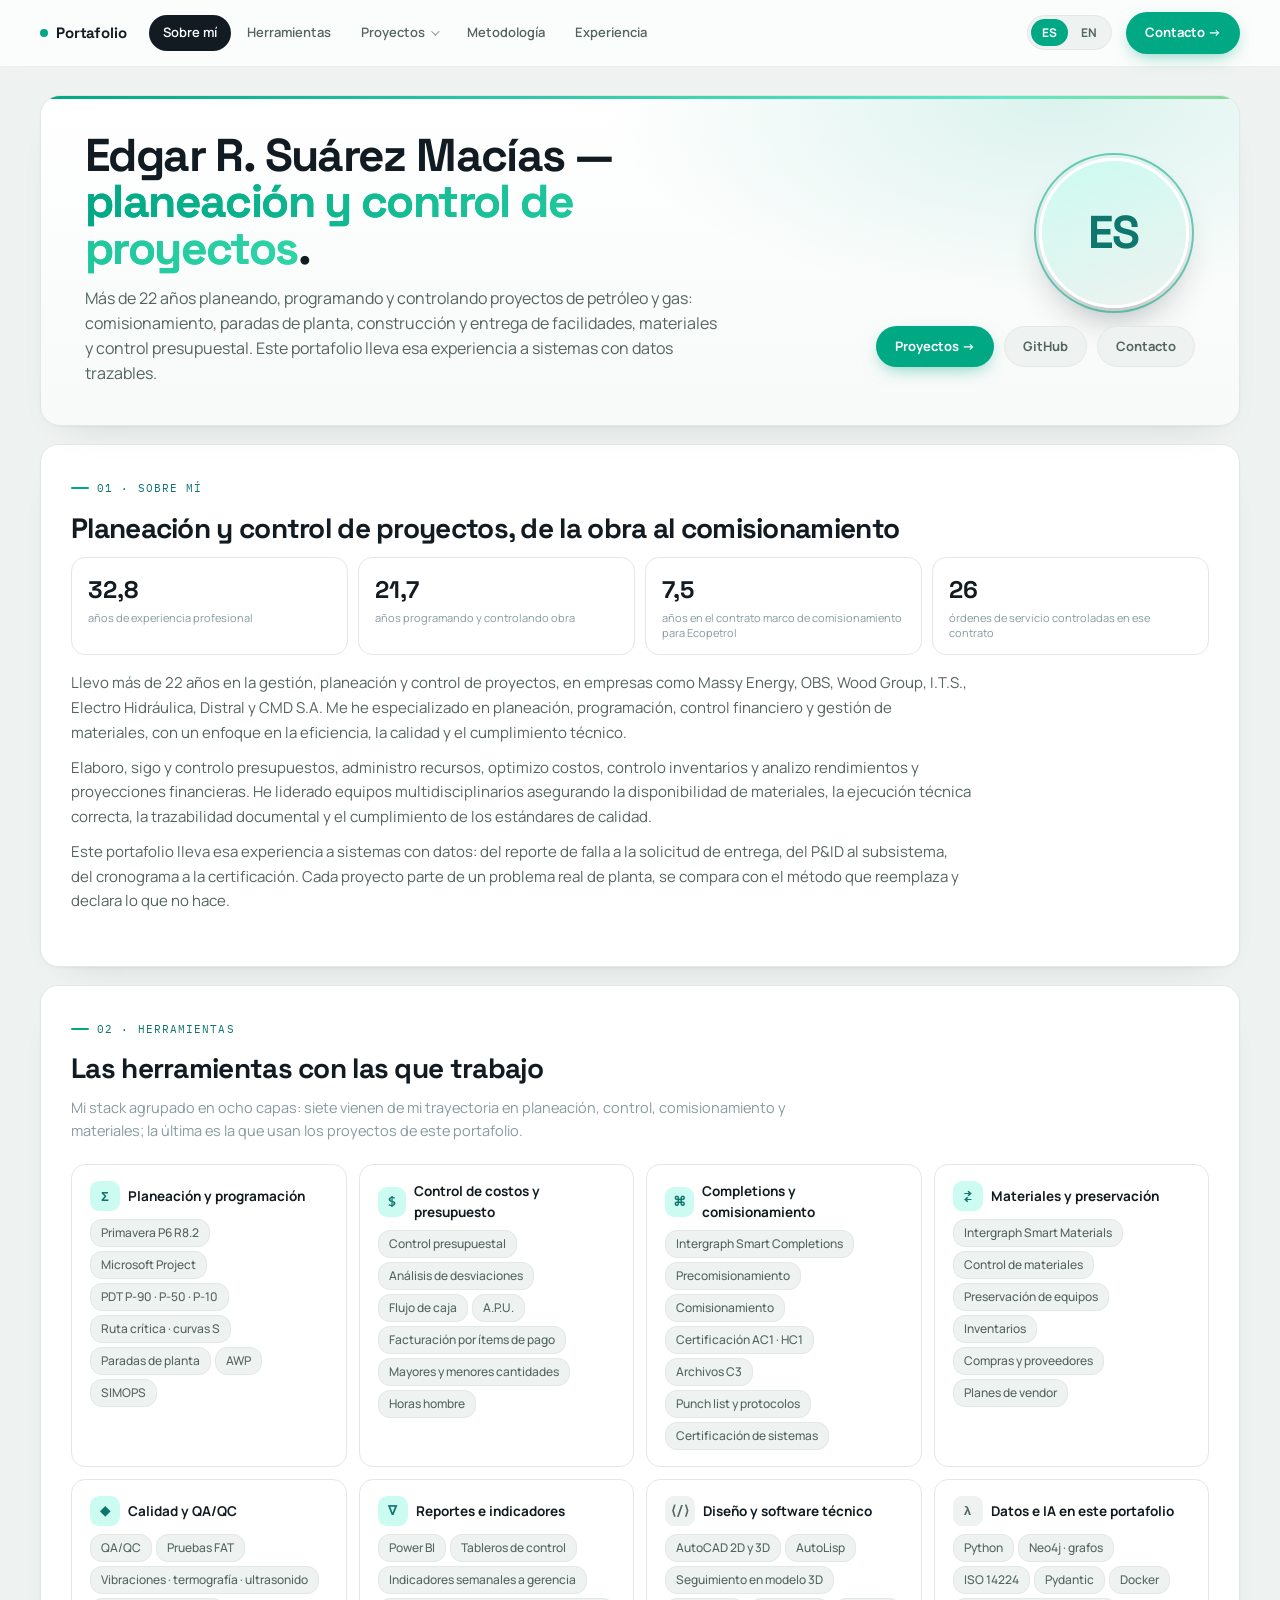
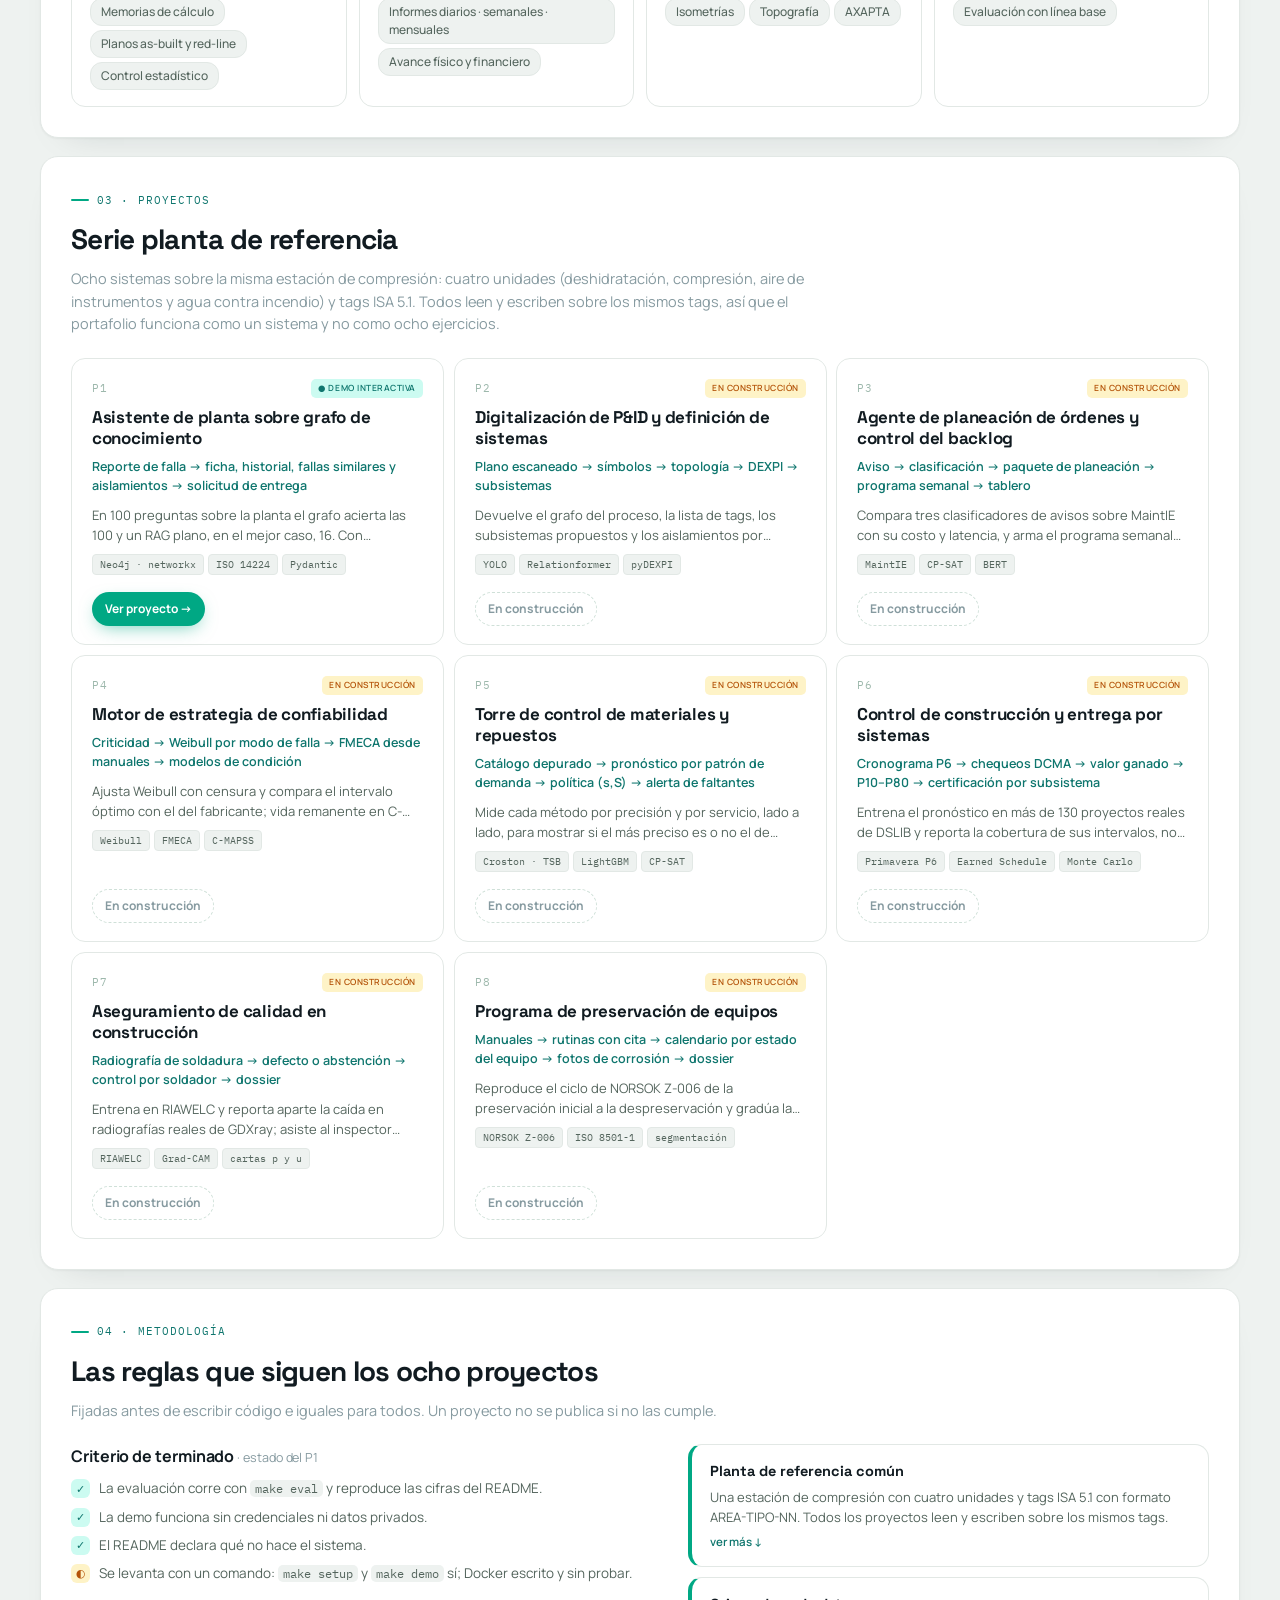
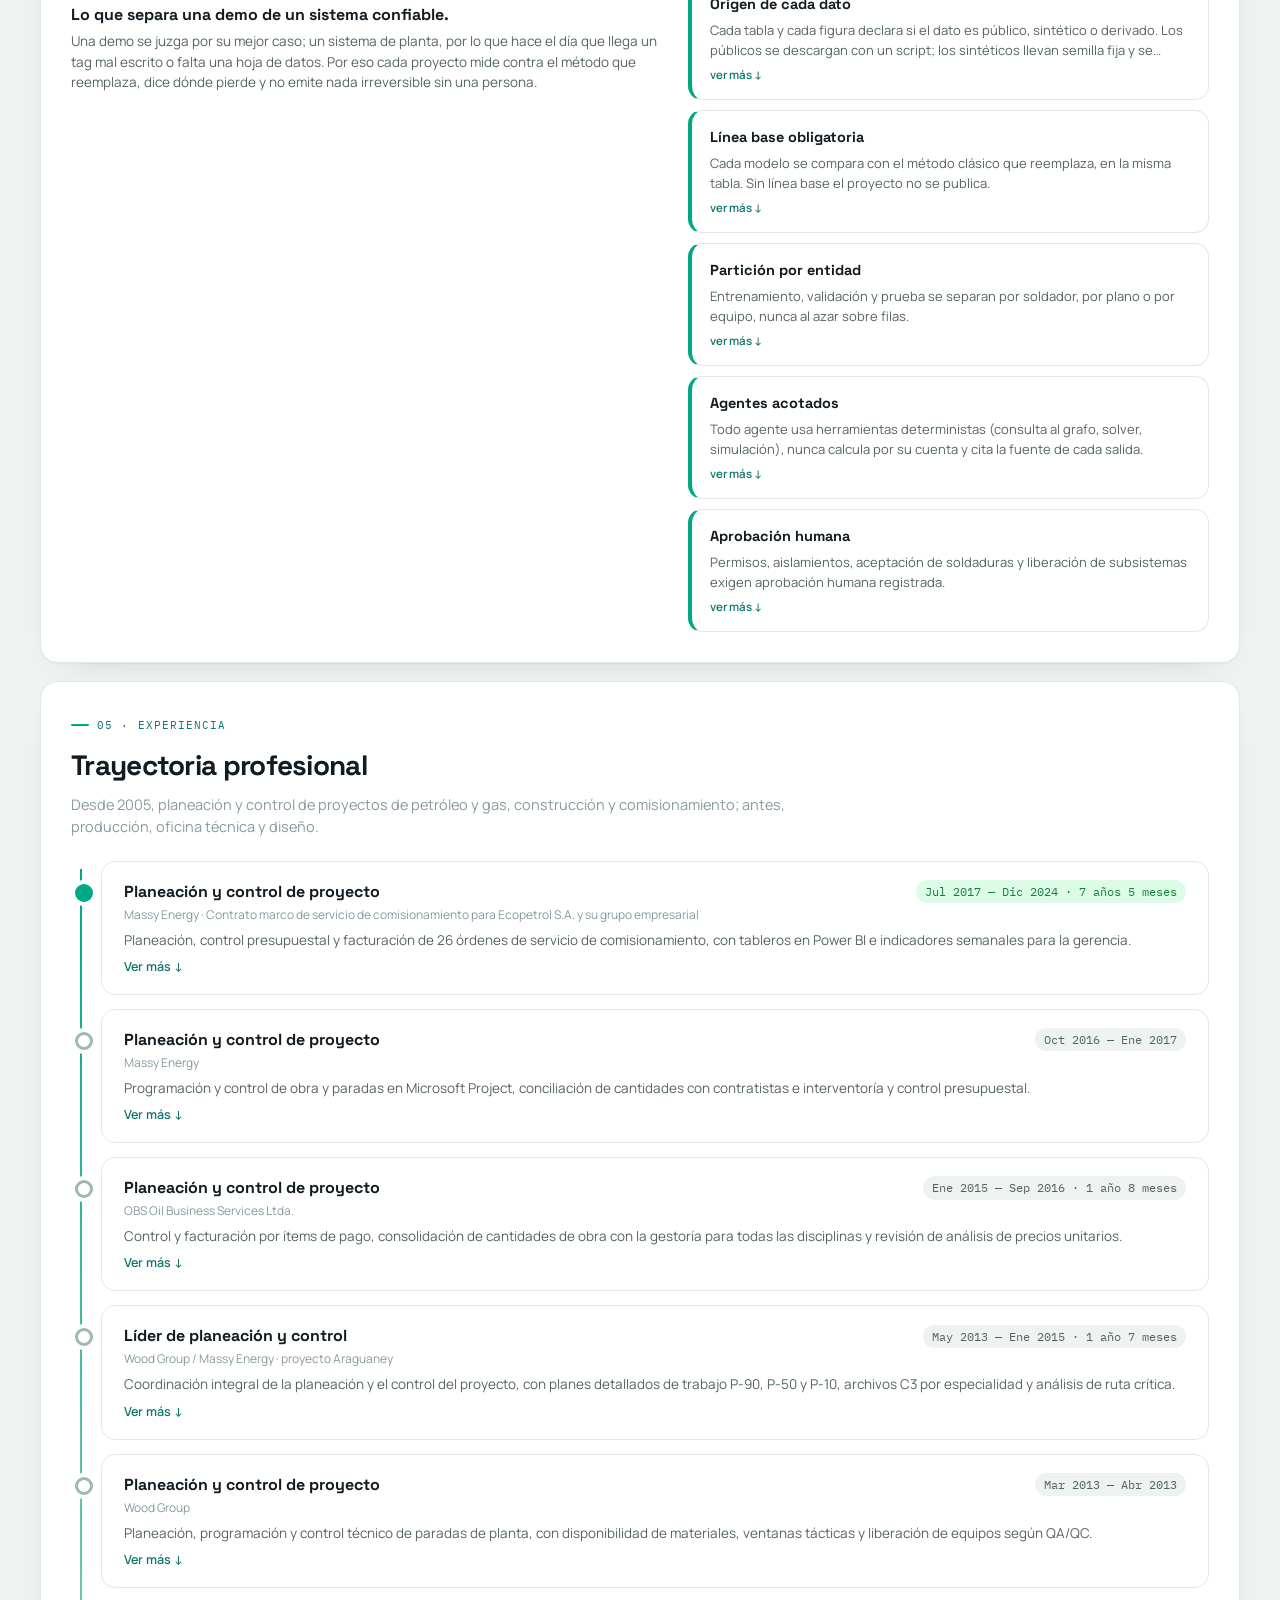
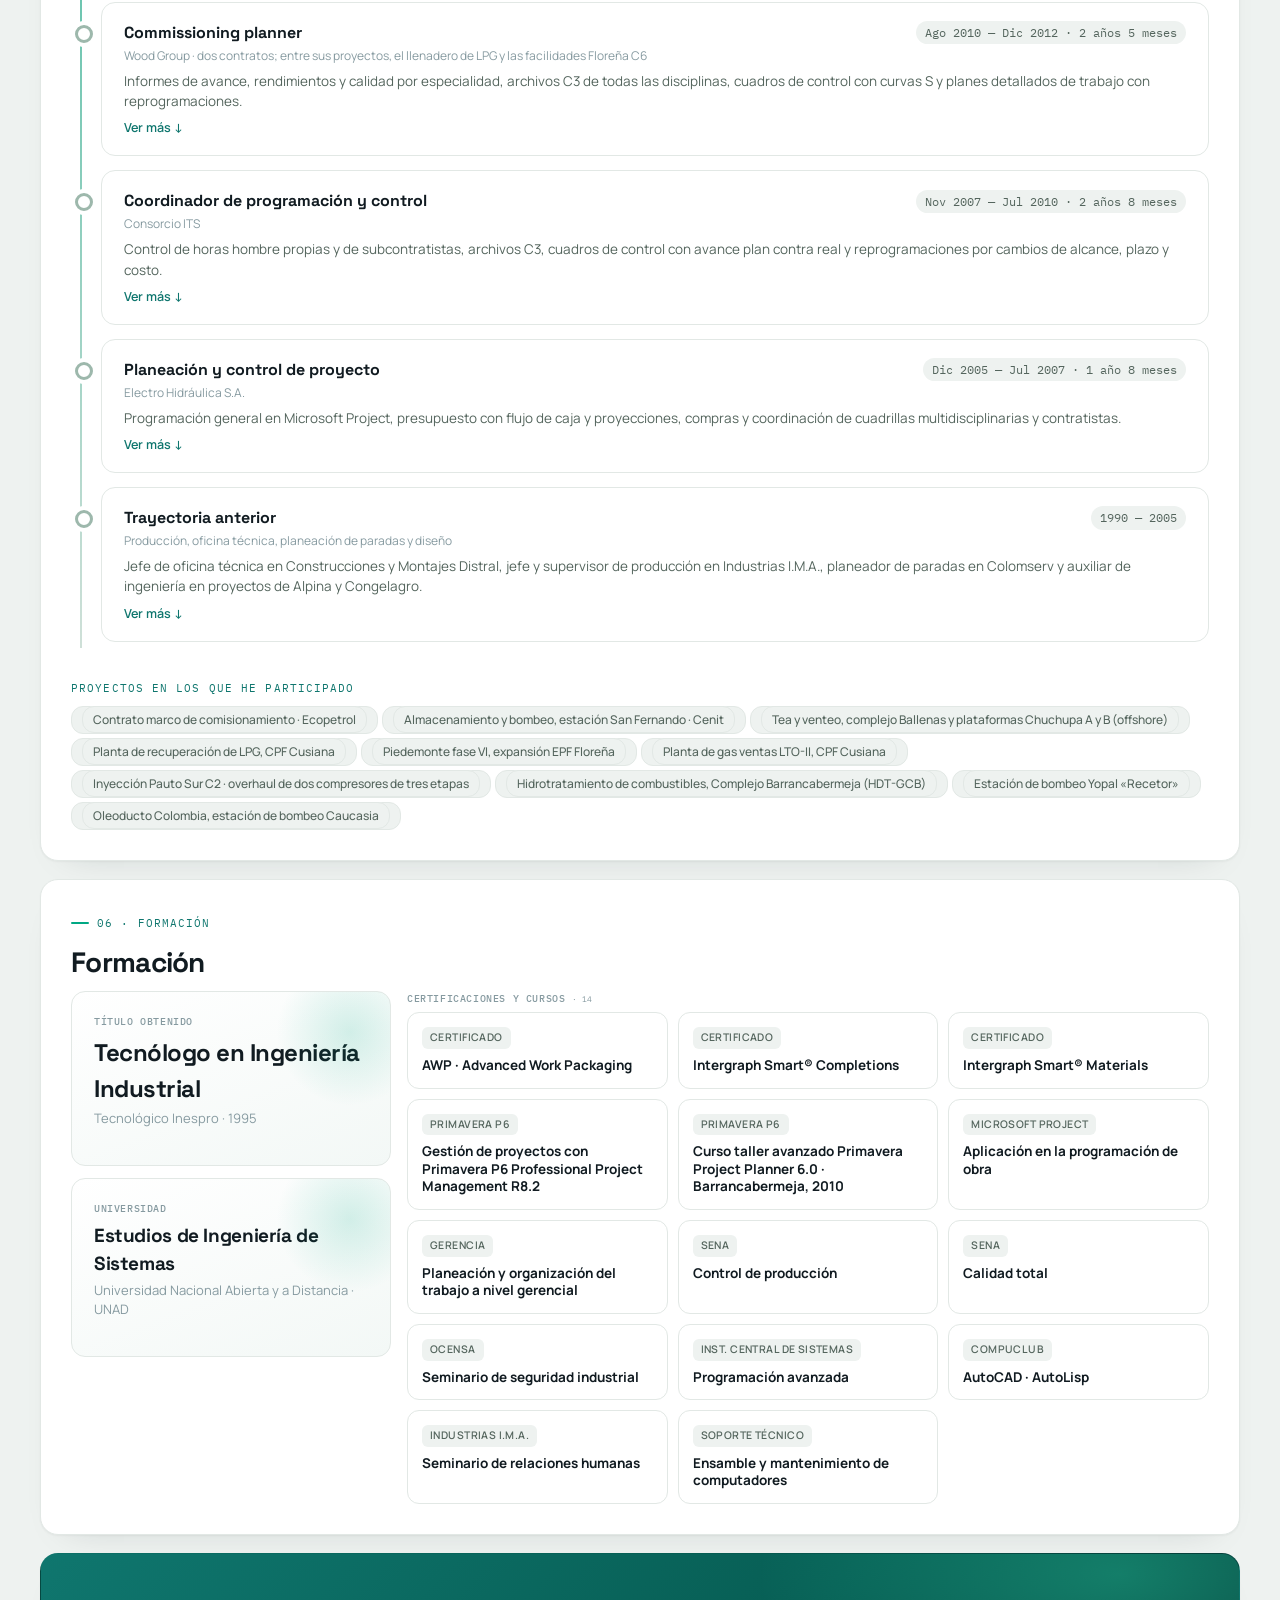
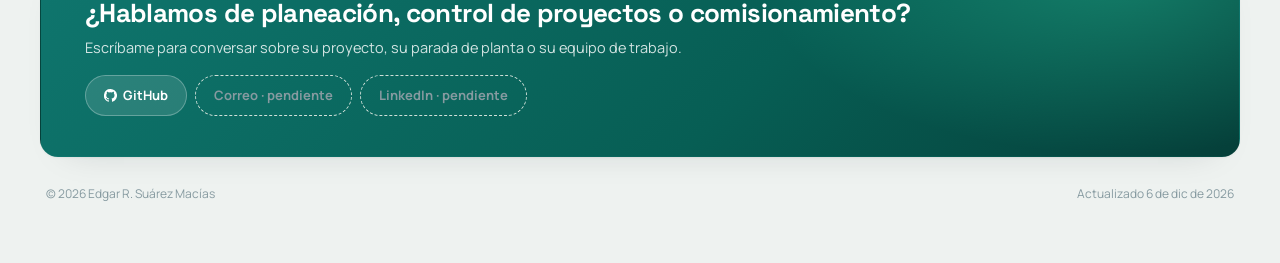
==== commit 8aa8b21d: "feat: perfil, stack, experiencia y formación desde la hoja de vida; corrige acentos dañados y redacc" ====
--- a/index.html
+++ b/index.html
@@ -4,10 +4,10 @@
 <meta charset="UTF-8" />
 <meta name="viewport" content="width=device-width, initial-scale=1.0" />
 <meta name="theme-color" content="#eef2f0" />
-<title>Edgar Suárez — Planeación y control · Portafolio</title>
+<title>Edgar R. Suárez Macías — Planeación y control de proyectos · Portafolio</title>
 <meta name="description" content="Portafolio de planeación y control: ocho sistemas sobre una misma planta de referencia, de la falla a la solicitud de entrega, del P&amp;ID al subsistema y del cronograma a la certificación." />
 <meta property="og:type" content="website" />
-<meta property="og:title" content="Edgar Suárez — Planeación y control · Portafolio" />
+<meta property="og:title" content="Edgar R. Suárez Macías — Planeación y control de proyectos · Portafolio" />
 <meta property="og:description" content="Portafolio de planeación y control: ocho sistemas sobre una misma planta de referencia, de la falla a la solicitud de entrega, del P&amp;ID al subsistema y del cronograma a la certificación." />
 <meta name="twitter:card" content="summary" />
 <link rel="preconnect" href="https://fonts.googleapis.com" />
@@ -639,6 +639,14 @@
 .crit li.ok::before{content:"✓";background:var(--teal-tint);color:var(--teal-ink)}
 .crit li.mid::before{content:"◐";background:var(--amber-tint);color:var(--amber-ink)}
 .crit code{font-family:var(--mono);font-size:12px;background:var(--panel-2);border-radius:5px;padding:1px 5px}
+.dtitle-i{font-family:var(--mono);font-size:11px;letter-spacing:.1em;text-transform:uppercase;color:var(--teal-ink);margin:24px 0 10px}
+.proj-tags span{font-size:12px}
+.uni-col{display:grid;gap:12px}
+.uni-deg-s{font-size:19px}
+.about-stat-label{line-height:1.4}
+@media(max-width:900px){.about-stats{grid-template-columns:1fr 1fr}}
+/* nombre completo largo: en pantallas medianas la foto y los botones pasan debajo del título */
+@media(max-width:1100px){.top{grid-template-columns:1fr !important;align-items:start}.top-right{flex-direction:row !important;flex-wrap:wrap;align-items:center !important;text-align:left;gap:18px}.top h1{max-width:none}}
 </style>
 </head>
 <body>
@@ -662,8 +670,8 @@
 
   <header class="top" id="hero">
     <div>
-      <h1>Edgar Suárez — <span><span class="l-es">planeación y control</span><span class="l-en">planning and control</span></span>.</h1>
-      <div class="sub"><span class="l-es">Ocho sistemas sobre una misma planta de referencia, una estación de compresión de gas, para que el mantenimiento, la construcción y la entrega trabajen con datos trazables: cada cifra con su línea base y cada acción irreversible con aprobación humana.</span><span class="l-en">Eight systems over the same reference plant, a gas compression station, so that maintenance, construction and handover work with traceable data: every figure with its baseline and every irreversible action with human approval.</span></div>
+      <h1>Edgar R. Suárez Macías — <span><span class="l-es">planeación y control de proyectos</span><span class="l-en">project planning and control</span></span>.</h1>
+      <div class="sub"><span class="l-es">Más de 22 años planeando, programando y controlando proyectos de petróleo y gas: comisionamiento, paradas de planta, construcción y entrega de facilidades, materiales y control presupuestal. Este portafolio lleva esa experiencia a sistemas con datos trazables.</span><span class="l-en">More than 22 years planning, scheduling and controlling oil and gas projects: commissioning, plant shutdowns, construction and handover of facilities, materials and budget control. This portfolio takes that experience into systems with traceable data.</span></div>
     </div>
     <div class="top-right">
       <div class="hero-photo"><div class="ph-ini" role="img" aria-label="Espacio para la foto">ES</div></div>
@@ -677,34 +685,41 @@
 
   <section class="panel" id="about">
     <div class="eyebrow"><span class="l-es">01 · Sobre mí</span><span class="l-en">01 · About me</span></div>
-    <h2 class="title"><span class="l-es">Planeación y control con datos que se pueden verificar</span><span class="l-en">Planning and control with data that can be checked</span></h2>
+    <h2 class="title"><span class="l-es">Planeación y control de proyectos, de la obra al comisionamiento</span><span class="l-en">Project planning and control, from construction to commissioning</span></h2>
+    <div class="about-stats">
+      <div class="about-stat"><div class="about-stat-num">32,8</div><div class="about-stat-label"><span class="l-es">años de experiencia profesional</span><span class="l-en">years of professional experience</span></div></div>
+      <div class="about-stat"><div class="about-stat-num">21,7</div><div class="about-stat-label"><span class="l-es">años programando y controlando obra</span><span class="l-en">years scheduling and controlling construction</span></div></div>
+      <div class="about-stat"><div class="about-stat-num">7,5</div><div class="about-stat-label"><span class="l-es">años en el contrato marco de comisionamiento para Ecopetrol</span><span class="l-en">years on the commissioning framework contract for Ecopetrol</span></div></div>
+      <div class="about-stat"><div class="about-stat-num">26</div><div class="about-stat-label"><span class="l-es">órdenes de servicio controladas en ese contrato</span><span class="l-en">service orders controlled on that contract</span></div></div>
+    </div>
     <div class="fis-text">
-      <p><span class="l-es">Este portafolio reúne los sistemas que construyo para el trabajo de planeación y control en una planta: del reporte de falla a la solicitud de entrega, del P&amp;ID al subsistema, del cronograma a la certificación. Cada proyecto parte de un problema de planta, se compara con el método que reemplaza y declara lo que no hace.</span><span class="l-en">This portfolio brings together the systems I build for planning and control work in a plant: from the fault report to the handover request, from the P&amp;ID to the subsystem, from the schedule to certification. Each project starts from a plant problem, is compared with the method it replaces and states what it does not do.</span></p>
-      <p class="pend"><span class="l-es">Pendiente · su presentación en dos o tres párrafos: trayectoria, sector, en qué se especializa y qué busca. Reemplace este recuadro.</span><span class="l-en">Pending · your introduction in two or three paragraphs: career, sector, specialty and what you are looking for. Replace this box.</span></p>
+      <p><span class="l-es">Llevo más de 22 años en la gestión, planeación y control de proyectos, en empresas como Massy Energy, OBS, Wood Group, I.T.S., Electro Hidráulica, Distral y CMD S.A. Me he especializado en planeación, programación, control financiero y gestión de materiales, con un enfoque en la eficiencia, la calidad y el cumplimiento técnico.</span><span class="l-en">I have more than 22 years in project management, planning and control, at companies such as Massy Energy, OBS, Wood Group, I.T.S., Electro Hidráulica, Distral and CMD S.A. I specialize in planning, scheduling, financial control and materials management, with a focus on efficiency, quality and technical compliance.</span></p>
+      <p><span class="l-es">Elaboro, sigo y controlo presupuestos, administro recursos, optimizo costos, controlo inventarios y analizo rendimientos y proyecciones financieras. He liderado equipos multidisciplinarios asegurando la disponibilidad de materiales, la ejecución técnica correcta, la trazabilidad documental y el cumplimiento de los estándares de calidad.</span><span class="l-en">I prepare, track and control budgets, manage resources, optimize costs, control inventories and analyze productivity and financial projections. I have led multidisciplinary teams ensuring material availability, correct technical execution, document traceability and compliance with quality standards.</span></p>
+      <p><span class="l-es">Este portafolio lleva esa experiencia a sistemas con datos: del reporte de falla a la solicitud de entrega, del P&amp;ID al subsistema, del cronograma a la certificación. Cada proyecto parte de un problema real de planta, se compara con el método que reemplaza y declara lo que no hace.</span><span class="l-en">This portfolio takes that experience into data systems: from the fault report to the handover request, from the P&amp;ID to the subsystem, from the schedule to certification. Each project starts from a real plant problem, is compared with the method it replaces and states what it does not do.</span></p>
     </div>
   </section>
 
   <section class="panel" id="stack">
     <div class="eyebrow"><span class="l-es">02 · Herramientas</span><span class="l-en">02 · Tools</span></div>
-    <h2 class="title"><span class="l-es">Las herramientas de la serie</span><span class="l-en">The tools of the series</span></h2>
-    <p class="sub"><span class="l-es">Lo que usan los ocho proyectos, agrupado en ocho capas: de la planeación y la confiabilidad a los datos de ingeniería, los modelos y la reproducibilidad.</span><span class="l-en">What the eight projects use, grouped in eight layers: from planning and reliability to engineering data, models and reproducibility.</span></p>
+    <h2 class="title"><span class="l-es">Las herramientas con las que trabajo</span><span class="l-en">The tools I work with</span></h2>
+    <p class="sub"><span class="l-es">Mi stack agrupado en ocho capas: siete vienen de mi trayectoria en planeación, control, comisionamiento y materiales; la última es la que usan los proyectos de este portafolio.</span><span class="l-en">My stack grouped in eight layers: seven come from my career in planning, control, commissioning and materials; the last one is what the projects in this portfolio use.</span></p>
     <div class="stack-matrix four">
-      <div class="stack-layer"><div class="stack-layer-head"><div class="stack-layer-icon">Σ</div><h5><span class="l-es">Planeación y control</span><span class="l-en">Planning and control</span></h5></div>
-        <div class="stack-tags"><span>Primavera P6 · XER</span><span>Valor ganado · Earned Schedule</span><span>DCMA 14 puntos</span><span>CP-SAT</span><span>Monte Carlo P10–P80</span></div></div>
-      <div class="stack-layer"><div class="stack-layer-head"><div class="stack-layer-icon">λ</div><h5><span class="l-es">Confiabilidad y mantenimiento</span><span class="l-en">Reliability and maintenance</span></h5></div>
-        <div class="stack-tags"><span>ISO 14224</span><span>Criticidad</span><span>Weibull con censura</span><span>FMECA</span><span>Backlog y cumplimiento</span></div></div>
-      <div class="stack-layer"><div class="stack-layer-head"><div class="stack-layer-icon">⌘</div><h5><span class="l-es">Datos de ingeniería</span><span class="l-en">Engineering data</span></h5></div>
-        <div class="stack-tags"><span>Tags ISA 5.1</span><span>CFIHOS 2.0</span><span>DEXPI · pyDEXPI</span><span>P&amp;ID</span><span>ITR y punch</span></div></div>
-      <div class="stack-layer"><div class="stack-layer-head"><div class="stack-layer-icon">∇</div><h5><span class="l-es">Grafos y recuperación</span><span class="l-en">Graphs and retrieval</span></h5></div>
-        <div class="stack-tags"><span>Neo4j · Cypher</span><span>networkx</span><span>GraphRAG</span><span>TF-IDF · embeddings</span></div></div>
-      <div class="stack-layer"><div class="stack-layer-head"><div class="stack-layer-icon">◆</div><h5><span class="l-es">Modelos</span><span class="l-en">Models</span></h5></div>
-        <div class="stack-tags"><span>scikit-learn</span><span>LightGBM</span><span>YOLO · Relationformer</span><span>LSTM · CNN</span><span>Grad-CAM</span></div></div>
-      <div class="stack-layer"><div class="stack-layer-head"><div class="stack-layer-icon">⟨/⟩</div><h5><span class="l-es">Software e infraestructura</span><span class="l-en">Software and infrastructure</span></h5></div>
-        <div class="stack-tags"><span>Python</span><span>Pydantic</span><span>FastAPI</span><span>Docker Compose</span><span>PostgreSQL</span><span>pytest</span></div></div>
-      <div class="stack-layer"><div class="stack-layer-head"><div class="stack-layer-icon">∫</div><h5><span class="l-es">Reproducibilidad</span><span class="l-en">Reproducibility</span></h5></div>
-        <div class="stack-tags"><span>semilla fija</span><span>DVC</span><span>MLflow</span><span>make setup · eval · demo</span><span>partición por entidad</span></div></div>
-      <div class="stack-layer"><div class="stack-layer-head"><div class="stack-layer-icon">⇄</div><h5><span class="l-es">Normas y referencias</span><span class="l-en">Standards and references</span></h5></div>
-        <div class="stack-tags"><span>NORSOK Z-006</span><span>ISO 8501-1</span><span>ISO 14224</span><span>CFIHOS</span><span>DCMA 14-point</span></div></div>
+      <div class="stack-layer"><div class="stack-layer-head"><div class="stack-layer-icon">Σ</div><h5><span class="l-es">Planeación y programación</span><span class="l-en">Planning and scheduling</span></h5></div>
+        <div class="stack-tags"><span>Primavera P6 R8.2</span><span>Microsoft Project</span><span>PDT P-90 · P-50 · P-10</span><span>Ruta crítica · curvas S</span><span>Paradas de planta</span><span>AWP</span><span>SIMOPS</span></div></div>
+      <div class="stack-layer"><div class="stack-layer-head"><div class="stack-layer-icon">$</div><h5><span class="l-es">Control de costos y presupuesto</span><span class="l-en">Cost and budget control</span></h5></div>
+        <div class="stack-tags"><span>Control presupuestal</span><span>Análisis de desviaciones</span><span>Flujo de caja</span><span>A.P.U.</span><span>Facturación por ítems de pago</span><span>Mayores y menores cantidades</span><span>Horas hombre</span></div></div>
+      <div class="stack-layer"><div class="stack-layer-head"><div class="stack-layer-icon">⌘</div><h5><span class="l-es">Completions y comisionamiento</span><span class="l-en">Completions and commissioning</span></h5></div>
+        <div class="stack-tags"><span>Intergraph Smart Completions</span><span>Precomisionamiento</span><span>Comisionamiento</span><span>Certificación AC1 · HC1</span><span>Archivos C3</span><span>Punch list y protocolos</span><span>Certificación de sistemas</span></div></div>
+      <div class="stack-layer"><div class="stack-layer-head"><div class="stack-layer-icon">⇄</div><h5><span class="l-es">Materiales y preservación</span><span class="l-en">Materials and preservation</span></h5></div>
+        <div class="stack-tags"><span>Intergraph Smart Materials</span><span>Control de materiales</span><span>Preservación de equipos</span><span>Inventarios</span><span>Compras y proveedores</span><span>Planes de vendor</span></div></div>
+      <div class="stack-layer"><div class="stack-layer-head"><div class="stack-layer-icon">◆</div><h5><span class="l-es">Calidad y QA/QC</span><span class="l-en">Quality and QA/QC</span></h5></div>
+        <div class="stack-tags"><span>QA/QC</span><span>Pruebas FAT</span><span>Vibraciones · termografía · ultrasonido</span><span>Memorias de cálculo</span><span>Planos as-built y red-line</span><span>Control estadístico</span></div></div>
+      <div class="stack-layer"><div class="stack-layer-head"><div class="stack-layer-icon">∇</div><h5><span class="l-es">Reportes e indicadores</span><span class="l-en">Reporting and KPIs</span></h5></div>
+        <div class="stack-tags"><span>Power BI</span><span>Tableros de control</span><span>Indicadores semanales a gerencia</span><span>Informes diarios · semanales · mensuales</span><span>Avance físico y financiero</span></div></div>
+      <div class="stack-layer"><div class="stack-layer-head"><div class="stack-layer-icon">⟨/⟩</div><h5><span class="l-es">Diseño y software técnico</span><span class="l-en">Design and technical software</span></h5></div>
+        <div class="stack-tags"><span>AutoCAD 2D y 3D</span><span>AutoLisp</span><span>Seguimiento en modelo 3D</span><span>Isometrías</span><span>Topografía</span><span>AXAPTA</span></div></div>
+      <div class="stack-layer"><div class="stack-layer-head"><div class="stack-layer-icon">λ</div><h5><span class="l-es">Datos e IA en este portafolio</span><span class="l-en">Data and AI in this portfolio</span></h5></div>
+        <div class="stack-tags"><span>Python</span><span>Neo4j · grafos</span><span>ISO 14224</span><span>Pydantic</span><span>Docker</span><span>Evaluación con línea base</span></div></div>
     </div>
   </section>
 
@@ -717,7 +732,7 @@
         <div class="card-head"><span class="project-num">P1</span><span class="badge badge-live"><span class="l-es">● Demo interactiva</span><span class="l-en">● Interactive demo</span></span></div>
         <h3><span class="l-es">Asistente de planta sobre grafo de conocimiento</span><span class="l-en">Plant assistant on a knowledge graph</span></h3>
         <p class="card-sub"><span class="l-es">Reporte de falla → ficha, historial, fallas similares y aislamientos → solicitud de entrega</span><span class="l-en">Fault report → datasheet, history, similar failures and isolations → handover request</span></p>
-        <p class="card-problem"><span class="l-es">En 100 preguntas sobre la planta el grafo acierta las 100 y un RAG plano, en el mejor caso, 16. Con redacción libre baja a 10 de 100: eso lo cierra el modelo de lenguaje.</span><span class="l-en">On 100 plant questions the graph gets all 100 and a flat RAG, at best, 16. With free wording it drops to 10 in 100: the language model closes that gap.</span></p>
+        <p class="card-problem"><span class="l-es">En 100 preguntas sobre la planta el grafo acierta las 100 y un RAG plano, en el mejor caso, 16. Con redacción libre baja a 10 de 100; cerrar esa brecha con un modelo de lenguaje está pendiente.</span><span class="l-en">On 100 plant questions the graph gets all 100 and a flat RAG, at best, 16. With free wording it drops to 10 in 100; closing that gap with a language model is pending.</span></p>
         <div class="card-stack"><span>Neo4j · networkx</span><span>ISO 14224</span><span>Pydantic</span></div>
         <div class="project-links"><a class="btn btn-teal" href="./projects/01-asistente-planta.html"><span class="l-es">Ver proyecto →</span><span class="l-en">View project →</span></a></div>
       </article><article class="project-card-v2">
@@ -803,12 +818,119 @@
   <section class="panel" id="experiencia">
     <div class="eyebrow"><span class="l-es">05 · Experiencia</span><span class="l-en">05 · Experience</span></div>
     <h2 class="title"><span class="l-es">Trayectoria profesional</span><span class="l-en">Career</span></h2>
+    <p class="sub"><span class="l-es">Desde 2005, planeación y control de proyectos de petróleo y gas, construcción y comisionamiento; antes, producción, oficina técnica y diseño.</span><span class="l-en">Since 2005, planning and control of oil and gas, construction and commissioning projects; before that, production, technical office and design.</span></p>
     <div class="experience-list two">
-      <article class="experience-item pend-box">
-        <div class="exp-head"><h3 class="exp-role"><span class="l-es">Cargo</span><span class="l-en">Role</span></h3><span class="exp-period"><span class="l-es">Año — Año</span><span class="l-en">Year — Year</span></span></div>
-        <div class="exp-meta"><span class="l-es">Empresa · Ciudad</span><span class="l-en">Company · City</span></div>
-        <p class="exp-summary"><span class="l-es">Pendiente · describa el rol en una o dos frases. Copie este bloque por cada cargo.</span><span class="l-en">Pending · describe the role in one or two sentences. Copy this block for each role.</span></p>
+
+      <article class="experience-item">
+        <div class="exp-head"><h3 class="exp-role"><span class="l-es">Planeación y control de proyecto</span><span class="l-en">Project planning and control</span></h3><span class="exp-period"><span class="l-es">Jul 2017 — Dic 2024 · 7 años 5 meses</span><span class="l-en">Jul 2017 — Dec 2024 · 7 yrs 5 mos</span></span></div>
+        <div class="exp-meta">Massy Energy · <span class="l-es">Contrato marco de servicio de comisionamiento para Ecopetrol S.A. y su grupo empresarial</span><span class="l-en">Commissioning services framework contract for Ecopetrol S.A. and its group</span></div>
+        <p class="exp-summary"><span class="l-es">Planeación, control presupuestal y facturación de 26 órdenes de servicio de comisionamiento, con tableros en Power BI e indicadores semanales para la gerencia.</span><span class="l-en">Planning, budget control and invoicing of 26 commissioning service orders, with Power BI dashboards and weekly KPIs for management.</span></p>
+        <div class="more"><ul class="exp-bullets">
+          <li><span class="l-es">Gestión de certificaciones AC1 y HC1 y control del precomisionamiento y comisionamiento de todas las disciplinas.</span><span class="l-en">Management of AC1 and HC1 certifications and control of pre-commissioning and commissioning across all disciplines.</span></li>
+          <li><span class="l-es">Control de preservación y gestión de materiales para todas las disciplinas, con trazabilidad y disponibilidad.</span><span class="l-en">Preservation control and materials management for all disciplines, with traceability and availability.</span></li>
+          <li><span class="l-es">Proyecciones de recursos por orden de servicio, revisión del control presupuestal y control de ventas mensuales.</span><span class="l-en">Resource projections per service order, budget-control review and monthly sales control.</span></li>
+          <li><span class="l-es">Revisión y cobro de pruebas FAT y de calidad: vibraciones, reciprocante, termografía, ultrasonido, calidad de energía, ADRE, torque y flujo.</span><span class="l-en">Review and billing of FAT and quality tests: vibration, reciprocating, thermography, ultrasound, power quality, ADRE, torque and flow.</span></li>
+          <li><span class="l-es">Actualización del schedule de todas las órdenes, planeación de su arranque y reuniones semanales con la gerencia de comisionamiento de Ecopetrol.</span><span class="l-en">Schedule updates for all orders, start-up planning and weekly meetings with Ecopetrol's commissioning management.</span></li>
+          <li><span class="l-es">Auditorías técnicas y entrevistas a planeadores; soporte en PDT, curvas, informes, bases de datos y BI.</span><span class="l-en">Technical audits and interviews of planners; support on detailed work plans, curves, reports, databases and BI.</span></li>
+        </ul></div><button class="more-btn" type="button"></button>
       </article>
+
+      <article class="experience-item">
+        <div class="exp-head"><h3 class="exp-role"><span class="l-es">Planeación y control de proyecto</span><span class="l-en">Project planning and control</span></h3><span class="exp-period"><span class="l-es">Oct 2016 — Ene 2017</span><span class="l-en">Oct 2016 — Jan 2017</span></span></div>
+        <div class="exp-meta">Massy Energy</div>
+        <p class="exp-summary"><span class="l-es">Programación y control de obra y paradas en Microsoft Project, conciliación de cantidades con contratistas e interventoría y control presupuestal.</span><span class="l-en">Scheduling and control of construction and shutdowns in Microsoft Project, quantity reconciliation with contractors and the owner's inspector, and budget control.</span></p>
+        <div class="more"><ul class="exp-bullets">
+          <li><span class="l-es">Seguimiento del avance físico por disciplinas y facturación por ítems de pago con soportes técnicos validados.</span><span class="l-en">Physical progress tracking by discipline and invoicing by pay item with validated technical support.</span></li>
+          <li><span class="l-es">Informes diarios y semanales de avance, riesgos, calidad y cantidades; revisión de memorias de cálculo interdisciplinarias.</span><span class="l-en">Daily and weekly reports on progress, risks, quality and quantities; review of interdisciplinary calculation reports.</span></li>
+        </ul></div><button class="more-btn" type="button"></button>
+      </article>
+
+      <article class="experience-item">
+        <div class="exp-head"><h3 class="exp-role"><span class="l-es">Planeación y control de proyecto</span><span class="l-en">Project planning and control</span></h3><span class="exp-period"><span class="l-es">Ene 2015 — Sep 2016 · 1 año 8 meses</span><span class="l-en">Jan 2015 — Sep 2016 · 1 yr 8 mos</span></span></div>
+        <div class="exp-meta">OBS Oil Business Services Ltda.</div>
+        <p class="exp-summary"><span class="l-es">Control y facturación por ítems de pago, consolidación de cantidades de obra con la gestoría para todas las disciplinas y revisión de análisis de precios unitarios.</span><span class="l-en">Control and invoicing by pay item, consolidation of construction quantities with the project manager for all disciplines and review of unit price analyses.</span></p>
+        <div class="more"><ul class="exp-bullets">
+          <li><span class="l-es">Control de mayores y menores cantidades de obra y de su impacto en presupuesto y certificaciones.</span><span class="l-en">Control of quantity overruns and underruns and their impact on budget and certifications.</span></li>
+          <li><span class="l-es">Informes diarios, semanales y mensuales de avance, calidad, cantidades y cumplimiento técnico.</span><span class="l-en">Daily, weekly and monthly reports on progress, quality, quantities and technical compliance.</span></li>
+        </ul></div><button class="more-btn" type="button"></button>
+      </article>
+
+      <article class="experience-item">
+        <div class="exp-head"><h3 class="exp-role"><span class="l-es">Líder de planeación y control</span><span class="l-en">Planning and control lead</span></h3><span class="exp-period"><span class="l-es">May 2013 — Ene 2015 · 1 año 7 meses</span><span class="l-en">May 2013 — Jan 2015 · 1 yr 7 mos</span></span></div>
+        <div class="exp-meta">Wood Group / Massy Energy · <span class="l-es">proyecto Araguaney</span><span class="l-en">Araguaney project</span></div>
+        <p class="exp-summary"><span class="l-es">Coordinación integral de la planeación y el control del proyecto, con planes detallados de trabajo P-90, P-50 y P-10, archivos C3 por especialidad y análisis de ruta crítica.</span><span class="l-en">End-to-end planning and control of the project, with P-90, P-50 and P-10 detailed work plans, C3 files per discipline and critical path analysis.</span></p>
+        <div class="more"><ul class="exp-bullets">
+          <li><span class="l-es">Supervisión del precomisionamiento y control del avance de certificación de sistemas y paquetes de trabajo.</span><span class="l-en">Pre-commissioning supervision and control of system and work-package certification progress.</span></li>
+          <li><span class="l-es">Paquetes de trabajo para paradas, control de trabajos simultáneos (SIMOPS) y planes de arranque con operaciones.</span><span class="l-en">Work packages for shutdowns, control of simultaneous operations (SIMOPS) and start-up plans with operations.</span></li>
+          <li><span class="l-es">Seguimiento de actividades en el modelo 3D, planes de vendor y supervisión de la preservación de equipos.</span><span class="l-en">Activity tracking on the 3D model, vendor plans and supervision of equipment preservation.</span></li>
+          <li><span class="l-es">Cierre de pendientes de construcción y secuencias de entrega con especialistas, integrando QA/QC y control documental.</span><span class="l-en">Close-out of construction punch items and handover sequences with specialists, integrating QA/QC and document control.</span></li>
+        </ul></div><button class="more-btn" type="button"></button>
+      </article>
+
+      <article class="experience-item">
+        <div class="exp-head"><h3 class="exp-role"><span class="l-es">Planeación y control de proyecto</span><span class="l-en">Project planning and control</span></h3><span class="exp-period"><span class="l-es">Mar 2013 — Abr 2013</span><span class="l-en">Mar 2013 — Apr 2013</span></span></div>
+        <div class="exp-meta">Wood Group</div>
+        <p class="exp-summary"><span class="l-es">Planeación, programación y control técnico de paradas de planta, con disponibilidad de materiales, ventanas tácticas y liberación de equipos según QA/QC.</span><span class="l-en">Planning, scheduling and technical control of plant shutdowns, with material availability, tactical windows and equipment release per QA/QC.</span></p>
+        <div class="more"><ul class="exp-bullets">
+          <li><span class="l-es">Programación de obra en Microsoft Project y control presupuestal con análisis de desviaciones.</span><span class="l-en">Construction scheduling in Microsoft Project and budget control with variance analysis.</span></li>
+          <li><span class="l-es">Reuniones con interventoría, QA/QC y gerencia de comisionamiento sobre calidad, cantidades y listas de punch.</span><span class="l-en">Meetings with the owner's inspector, QA/QC and commissioning management on quality, quantities and punch lists.</span></li>
+        </ul></div><button class="more-btn" type="button"></button>
+      </article>
+
+      <article class="experience-item">
+        <div class="exp-head"><h3 class="exp-role">Commissioning planner</h3><span class="exp-period"><span class="l-es">Ago 2010 — Dic 2012 · 2 años 5 meses</span><span class="l-en">Aug 2010 — Dec 2012 · 2 yrs 5 mos</span></span></div>
+        <div class="exp-meta">Wood Group · <span class="l-es">dos contratos; entre sus proyectos, el llenadero de LPG y las facilidades Floreña C6</span><span class="l-en">two contracts; projects include the LPG loading station and the Floreña C6 facilities</span></div>
+        <p class="exp-summary"><span class="l-es">Informes de avance, rendimientos y calidad por especialidad, archivos C3 de todas las disciplinas, cuadros de control con curvas S y planes detallados de trabajo con reprogramaciones.</span><span class="l-en">Progress, productivity and quality reports per discipline, C3 files for all disciplines, control sheets with S-curves and detailed work plans with re-planning.</span></p>
+        <div class="more"><ul class="exp-bullets">
+          <li><span class="l-es">Seguimiento técnico de trabajos civiles, eléctricos, de estructuras, tubería e instrumentación frente a planos y especificaciones.</span><span class="l-en">Technical follow-up of civil, electrical, structural, piping and instrumentation work against drawings and specifications.</span></li>
+          <li><span class="l-es">Control de planos red-line y as-built hasta la entrega final conforme a obra.</span><span class="l-en">Control of red-line and as-built drawings through final as-built handover.</span></li>
+        </ul></div><button class="more-btn" type="button"></button>
+      </article>
+
+      <article class="experience-item">
+        <div class="exp-head"><h3 class="exp-role"><span class="l-es">Coordinador de programación y control</span><span class="l-en">Scheduling and control coordinator</span></h3><span class="exp-period"><span class="l-es">Nov 2007 — Jul 2010 · 2 años 8 meses</span><span class="l-en">Nov 2007 — Jul 2010 · 2 yrs 8 mos</span></span></div>
+        <div class="exp-meta">Consorcio ITS</div>
+        <p class="exp-summary"><span class="l-es">Control de horas hombre propias y de subcontratistas, archivos C3, cuadros de control con avance plan contra real y reprogramaciones por cambios de alcance, plazo y costo.</span><span class="l-en">Control of own and subcontractor man-hours, C3 files, plan-versus-actual control sheets and re-planning for scope, schedule and cost changes.</span></p>
+        <div class="more"><ul class="exp-bullets">
+          <li><span class="l-es">Informes diarios, semanales y mensuales con avance físico, rendimientos, calidad y estado contractual.</span><span class="l-en">Daily, weekly and monthly reports with physical progress, productivity, quality and contract status.</span></li>
+          <li><span class="l-es">Seguimiento de rendimientos reales contra planeados en todas las disciplinas.</span><span class="l-en">Tracking of actual versus planned productivity across all disciplines.</span></li>
+        </ul></div><button class="more-btn" type="button"></button>
+      </article>
+
+      <article class="experience-item">
+        <div class="exp-head"><h3 class="exp-role"><span class="l-es">Planeación y control de proyecto</span><span class="l-en">Project planning and control</span></h3><span class="exp-period"><span class="l-es">Dic 2005 — Jul 2007 · 1 año 8 meses</span><span class="l-en">Dec 2005 — Jul 2007 · 1 yr 8 mos</span></span></div>
+        <div class="exp-meta">Electro Hidráulica S.A.</div>
+        <p class="exp-summary"><span class="l-es">Programación general en Microsoft Project, presupuesto con flujo de caja y proyecciones, compras y coordinación de cuadrillas multidisciplinarias y contratistas.</span><span class="l-en">Overall scheduling in Microsoft Project, budget with cash flow and projections, purchasing and coordination of multidisciplinary crews and contractors.</span></p>
+        <div class="more"><ul class="exp-bullets">
+          <li><span class="l-es">Balance financiero y de avance en pesos y dólares, alineado con indicadores de costo, tiempo y materiales.</span><span class="l-en">Financial and progress balance in pesos and dollars, aligned with cost, time and materials KPIs.</span></li>
+          <li><span class="l-es">Facturación, cantidades de obra, planos as-built, punch list y protocolos hasta la liberación de sistemas.</span><span class="l-en">Invoicing, construction quantities, as-built drawings, punch lists and protocols through system release.</span></li>
+        </ul></div><button class="more-btn" type="button"></button>
+      </article>
+
+      <article class="experience-item">
+        <div class="exp-head"><h3 class="exp-role"><span class="l-es">Trayectoria anterior</span><span class="l-en">Earlier career</span></h3><span class="exp-period">1990 — 2005</span></div>
+        <div class="exp-meta"><span class="l-es">Producción, oficina técnica, planeación de paradas y diseño</span><span class="l-en">Production, technical office, shutdown planning and design</span></div>
+        <p class="exp-summary"><span class="l-es">Jefe de oficina técnica en Construcciones y Montajes Distral, jefe y supervisor de producción en Industrias I.M.A., planeador de paradas en Colomserv y auxiliar de ingeniería en proyectos de Alpina y Congelagro.</span><span class="l-en">Technical office head at Construcciones y Montajes Distral, production head and supervisor at Industrias I.M.A., shutdown planner at Colomserv and engineering assistant on Alpina and Congelagro projects.</span></p>
+        <div class="more"><ul class="exp-bullets">
+          <li><span class="l-es">Colomserv Ltda. (2002) · planeador: programación general de la parada, punch list, certificaciones y control de materiales.</span><span class="l-en">Colomserv Ltda. (2002) · planner: overall shutdown scheduling, punch list, certifications and materials control.</span></li>
+          <li><span class="l-es">Construcciones y Montajes Distral S.A. (1996–1998) · jefe de oficina técnica: planes de ejecución, rendimientos de montaje, horas hombre, prefabricación y maniobras en CAD 3D.</span><span class="l-en">Construcciones y Montajes Distral S.A. (1996–1998) · technical office head: execution plans, erection productivity, man-hours, prefabrication and rigging studies in 3D CAD.</span></li>
+          <li><span class="l-es">Industrias I.M.A. S.A. (1991–1994 y 1999–2002) · supervisor y jefe de producción: programación, personal, calidad, máquinas y materiales.</span><span class="l-en">Industrias I.M.A. S.A. (1991–1994 and 1999–2002) · production supervisor and head: scheduling, staff, quality, machines and materials.</span></li>
+          <li><span class="l-es">Challenger Inelso (1994–1996), GEOS Consultores, Hilanderías Fontibón, Pedro Alarcón y Cía. y Servicad: procesos, oficina técnica, despachos, digitalización de planos y topografía.</span><span class="l-en">Challenger Inelso (1994–1996), GEOS Consultores, Hilanderías Fontibón, Pedro Alarcón y Cía. and Servicad: processes, technical office, dispatch, drawing digitization and surveying.</span></li>
+        </ul></div><button class="more-btn" type="button"></button>
+      </article>
+    </div>
+    <div class="dtitle-i"><span class="l-es">Proyectos en los que he participado</span><span class="l-en">Projects I have worked on</span></div>
+    <div class="stack-tags proj-tags">
+      <span><span class="l-es">Contrato marco de comisionamiento · Ecopetrol</span><span class="l-en">Commissioning framework contract · Ecopetrol</span></span>
+      <span><span class="l-es">Almacenamiento y bombeo, estación San Fernando · Cenit</span><span class="l-en">Storage and pumping, San Fernando station · Cenit</span></span>
+      <span><span class="l-es">Tea y venteo, complejo Ballenas y plataformas Chuchupa A y B (offshore)</span><span class="l-en">Flare and vent, Ballenas complex and Chuchupa A and B platforms (offshore)</span></span>
+      <span><span class="l-es">Planta de recuperación de LPG, CPF Cusiana</span><span class="l-en">LPG recovery plant, CPF Cusiana</span></span>
+      <span><span class="l-es">Piedemonte fase VI, expansión EPF Floreña</span><span class="l-en">Piedemonte phase VI, EPF Floreña expansion</span></span>
+      <span><span class="l-es">Planta de gas ventas LTO-II, CPF Cusiana</span><span class="l-en">LTO-II sales gas plant, CPF Cusiana</span></span>
+      <span><span class="l-es">Inyección Pauto Sur C2 · overhaul de dos compresores de tres etapas</span><span class="l-en">Pauto Sur C2 injection · overhaul of two three-stage compressors</span></span>
+      <span><span class="l-es">Hidrotratamiento de combustibles, Complejo Barrancabermeja (HDT-GCB)</span><span class="l-en">Fuel hydrotreating, Barrancabermeja Complex (HDT-GCB)</span></span>
+      <span><span class="l-es">Estación de bombeo Yopal «Recetor»</span><span class="l-en">Yopal "Recetor" pumping station</span></span>
+      <span><span class="l-es">Oleoducto Colombia, estación de bombeo Caucasia</span><span class="l-en">Oleoducto Colombia, Caucasia pumping station</span></span>
     </div>
   </section>
 
@@ -816,19 +938,45 @@
     <div class="eyebrow"><span class="l-es">06 · Formación</span><span class="l-en">06 · Education</span></div>
     <h2 class="title"><span class="l-es">Formación</span><span class="l-en">Education</span></h2>
     <div class="edu-wrap">
-      <article class="uni pend-box">
-        <div class="edu-block-title"><span class="l-es">Formación universitaria</span><span class="l-en">University education</span></div>
-        <h3 class="uni-deg"><span class="l-es">Título</span><span class="l-en">Degree</span></h3>
-        <div class="uni-school"><span class="l-es">Pendiente · institución, ciudad y año</span><span class="l-en">Pending · institution, city and year</span></div>
-      </article>
+      <div class="uni-col">
+        <article class="uni">
+          <div class="edu-block-title"><span class="l-es">Título obtenido</span><span class="l-en">Degree</span></div>
+          <h3 class="uni-deg"><span class="l-es">Tecnólogo en Ingeniería Industrial</span><span class="l-en">Industrial Engineering Technologist</span></h3>
+          <div class="uni-school">Tecnológico Inespro · 1995</div>
+        </article>
+        <article class="uni">
+          <div class="edu-block-title"><span class="l-es">Universidad</span><span class="l-en">University</span></div>
+          <h3 class="uni-deg uni-deg-s"><span class="l-es">Estudios de Ingeniería de Sistemas</span><span class="l-en">Systems Engineering studies</span></h3>
+          <div class="uni-school">Universidad Nacional Abierta y a Distancia · UNAD</div>
+        </article>
+      </div>
+      <div class="certs">
+        <div class="edu-block-title"><span class="l-es">Certificaciones y cursos</span><span class="l-en">Certifications and courses</span> <small>· 14</small></div>
+        <div class="cert-grid">
+          <article class="cert"><span class="cert-prov"><span class="l-es">Certificado</span><span class="l-en">Certified</span></span><h5>AWP · Advanced Work Packaging</h5></article>
+          <article class="cert"><span class="cert-prov"><span class="l-es">Certificado</span><span class="l-en">Certified</span></span><h5>Intergraph Smart® Completions</h5></article>
+          <article class="cert"><span class="cert-prov"><span class="l-es">Certificado</span><span class="l-en">Certified</span></span><h5>Intergraph Smart® Materials</h5></article>
+          <article class="cert"><span class="cert-prov">Primavera P6</span><h5><span class="l-es">Gestión de proyectos con Primavera P6 Professional Project Management R8.2</span><span class="l-en">Project management with Primavera P6 Professional Project Management R8.2</span></h5></article>
+          <article class="cert"><span class="cert-prov">Primavera P6</span><h5><span class="l-es">Curso taller avanzado Primavera Project Planner 6.0 · Barrancabermeja, 2010</span><span class="l-en">Advanced workshop, Primavera Project Planner 6.0 · Barrancabermeja, 2010</span></h5></article>
+          <article class="cert"><span class="cert-prov">Microsoft Project</span><h5><span class="l-es">Aplicación en la programación de obra</span><span class="l-en">Application to construction scheduling</span></h5></article>
+          <article class="cert"><span class="cert-prov"><span class="l-es">Gerencia</span><span class="l-en">Management</span></span><h5><span class="l-es">Planeación y organización del trabajo a nivel gerencial</span><span class="l-en">Work planning and organization at management level</span></h5></article>
+          <article class="cert"><span class="cert-prov">SENA</span><h5><span class="l-es">Control de producción</span><span class="l-en">Production control</span></h5></article>
+          <article class="cert"><span class="cert-prov">SENA</span><h5><span class="l-es">Calidad total</span><span class="l-en">Total quality</span></h5></article>
+          <article class="cert"><span class="cert-prov">Ocensa</span><h5><span class="l-es">Seminario de seguridad industrial</span><span class="l-en">Industrial safety seminar</span></h5></article>
+          <article class="cert"><span class="cert-prov"><span class="l-es">Inst. Central de Sistemas</span><span class="l-en">Inst. Central de Sistemas</span></span><h5><span class="l-es">Programación avanzada</span><span class="l-en">Advanced programming</span></h5></article>
+          <article class="cert"><span class="cert-prov">Compuclub</span><h5>AutoCAD · AutoLisp</h5></article>
+          <article class="cert"><span class="cert-prov">Industrias I.M.A.</span><h5><span class="l-es">Seminario de relaciones humanas</span><span class="l-en">Human relations seminar</span></h5></article>
+          <article class="cert"><span class="cert-prov"><span class="l-es">Soporte técnico</span><span class="l-en">Technical support</span></span><h5><span class="l-es">Ensamble y mantenimiento de computadores</span><span class="l-en">Computer assembly and maintenance</span></h5></article>
+        </div>
+      </div>
     </div>
   </section>
 
   <section class="panel" id="contact">
     <div class="contact">
       <div>
-        <h2><span class="l-es">¿Hablamos de planeación, confiabilidad o datos de planta?</span><span class="l-en">Shall we talk about planning, reliability or plant data?</span></h2>
-        <p><span class="l-es">Escríbame para conversar sobre su planta, su proyecto o su equipo.</span><span class="l-en">Write to me to talk about your plant, your project or your team.</span></p>
+        <h2><span class="l-es">¿Hablamos de planeación, control de proyectos o comisionamiento?</span><span class="l-en">Shall we talk about planning, project control or commissioning?</span></h2>
+        <p><span class="l-es">Escríbame para conversar sobre su proyecto, su parada de planta o su equipo de trabajo.</span><span class="l-en">Write to me to talk about your project, your plant shutdown or your team.</span></p>
       </div>
       <div class="contact-cta">
         <a class="btn" href="https://github.com/Edgar-Suarez-creator" target="_blank" rel="noopener">
@@ -842,7 +990,7 @@
   </section>
 
   <footer>
-    <div>© <span id="year"></span> Edgar Suárez</div>
+    <div>© <span id="year"></span> Edgar R. Suárez Macías</div>
     <div class="footer-meta"><span><span class="l-es">Actualizado</span><span class="l-en">Updated</span> <span id="updated"></span></span></div>
   </footer>
 </main>
@@ -878,6 +1026,10 @@
     document.querySelectorAll('.panel, ' + ITEM_SEL).forEach(el => { el.classList.add('in'); el.style.animationPlayState = 'running'; });
   }
   document.querySelectorAll('.conviction.clamp').forEach(c => c.addEventListener('click', () => c.classList.toggle('open')));
+  // experiencia: ver más / ver menos, con la etiqueta en los dos idiomas
+  const etiqueta = b => { const open = b.parentElement.classList.contains('open');
+    b.innerHTML = open ? '<span class="l-es">Ver menos ↑</span><span class="l-en">See less ↑</span>' : '<span class="l-es">Ver más ↓</span><span class="l-en">See more ↓</span>'; };
+  document.querySelectorAll('.more-btn').forEach(b => { etiqueta(b); b.addEventListener('click', () => { b.parentElement.classList.toggle('open'); etiqueta(b); }); });
   // tilt 3D suave en tarjetas de proyecto
   document.querySelectorAll('.project-card-v2').forEach(c => {
     c.addEventListener('pointermove', ev => { const r = c.getBoundingClientRect(); const x = (ev.clientX - r.left)/r.width - .5, y = (ev.clientY - r.top)/r.height - .5; c.classList.add('tilt'); c.style.transform = `translateY(-3px) rotateX(${(-y*5).toFixed(2)}deg) rotateY(${(x*6).toFixed(2)}deg)`; });
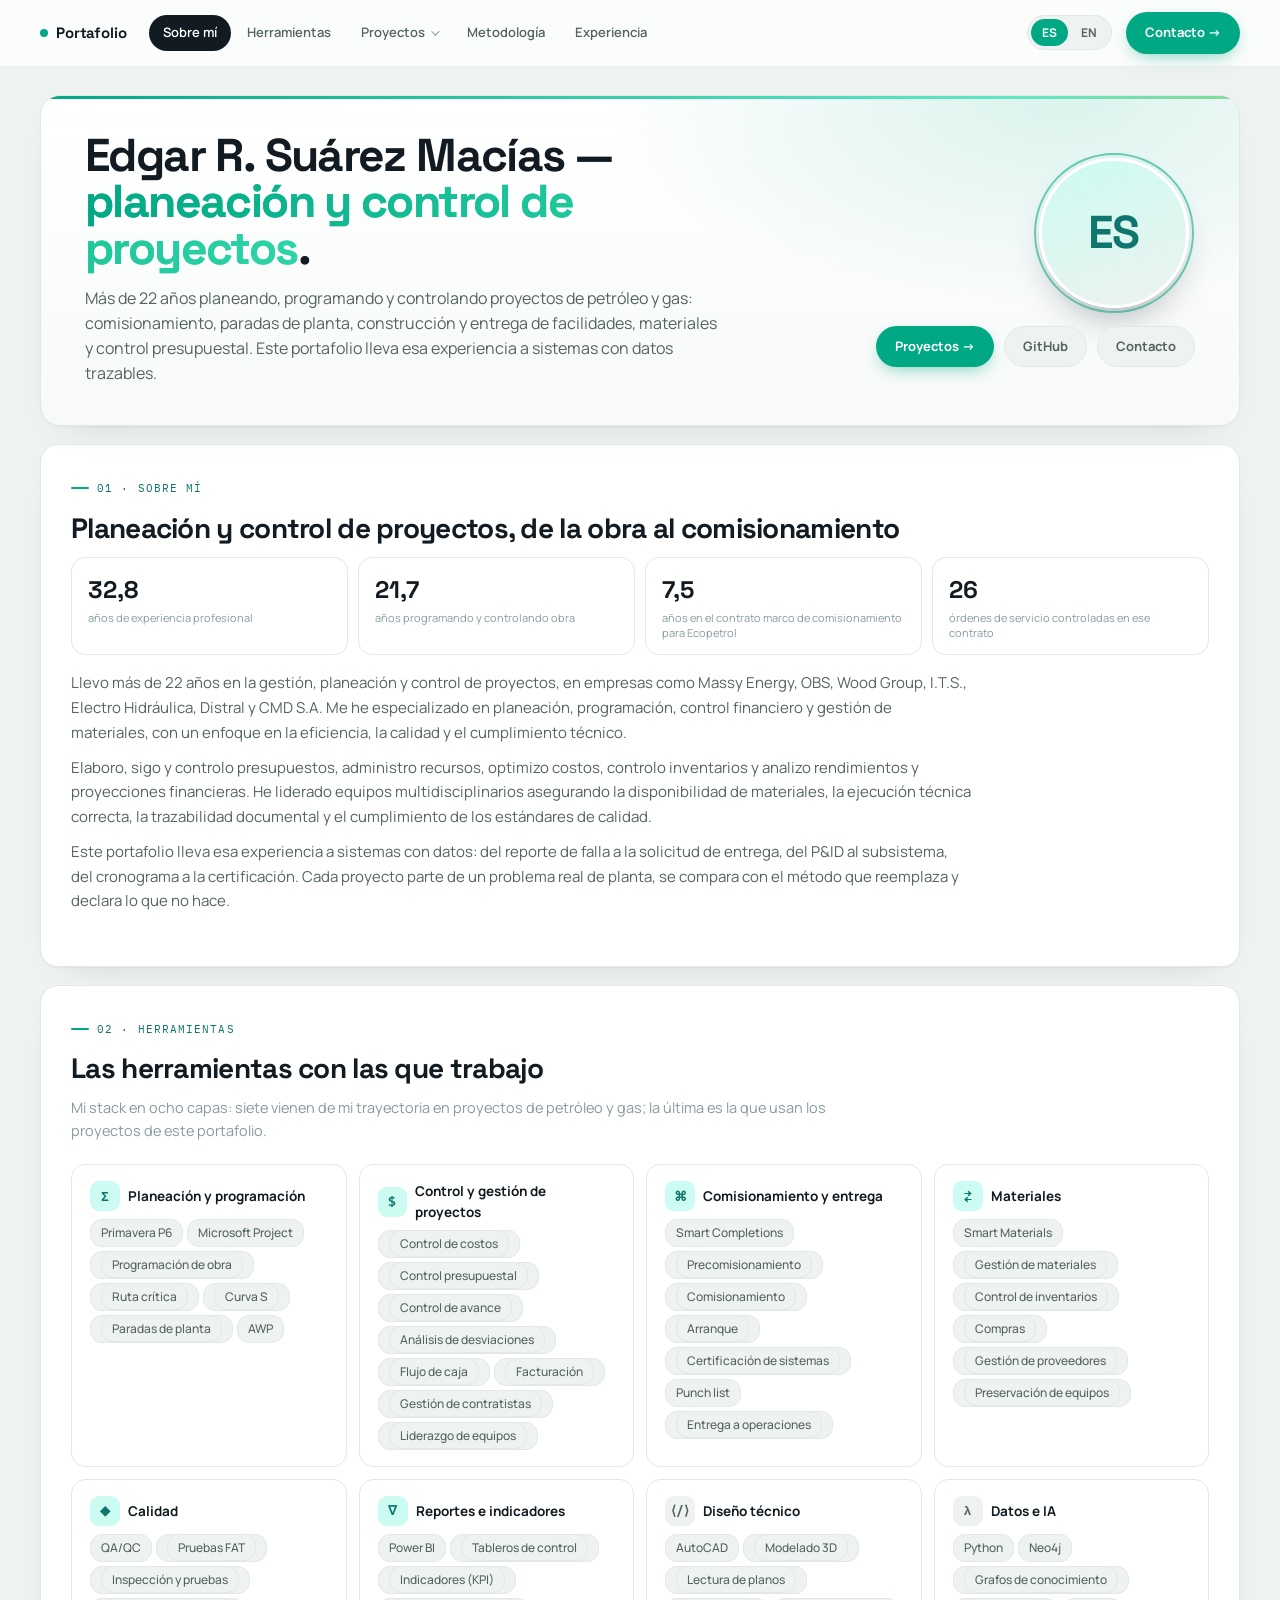
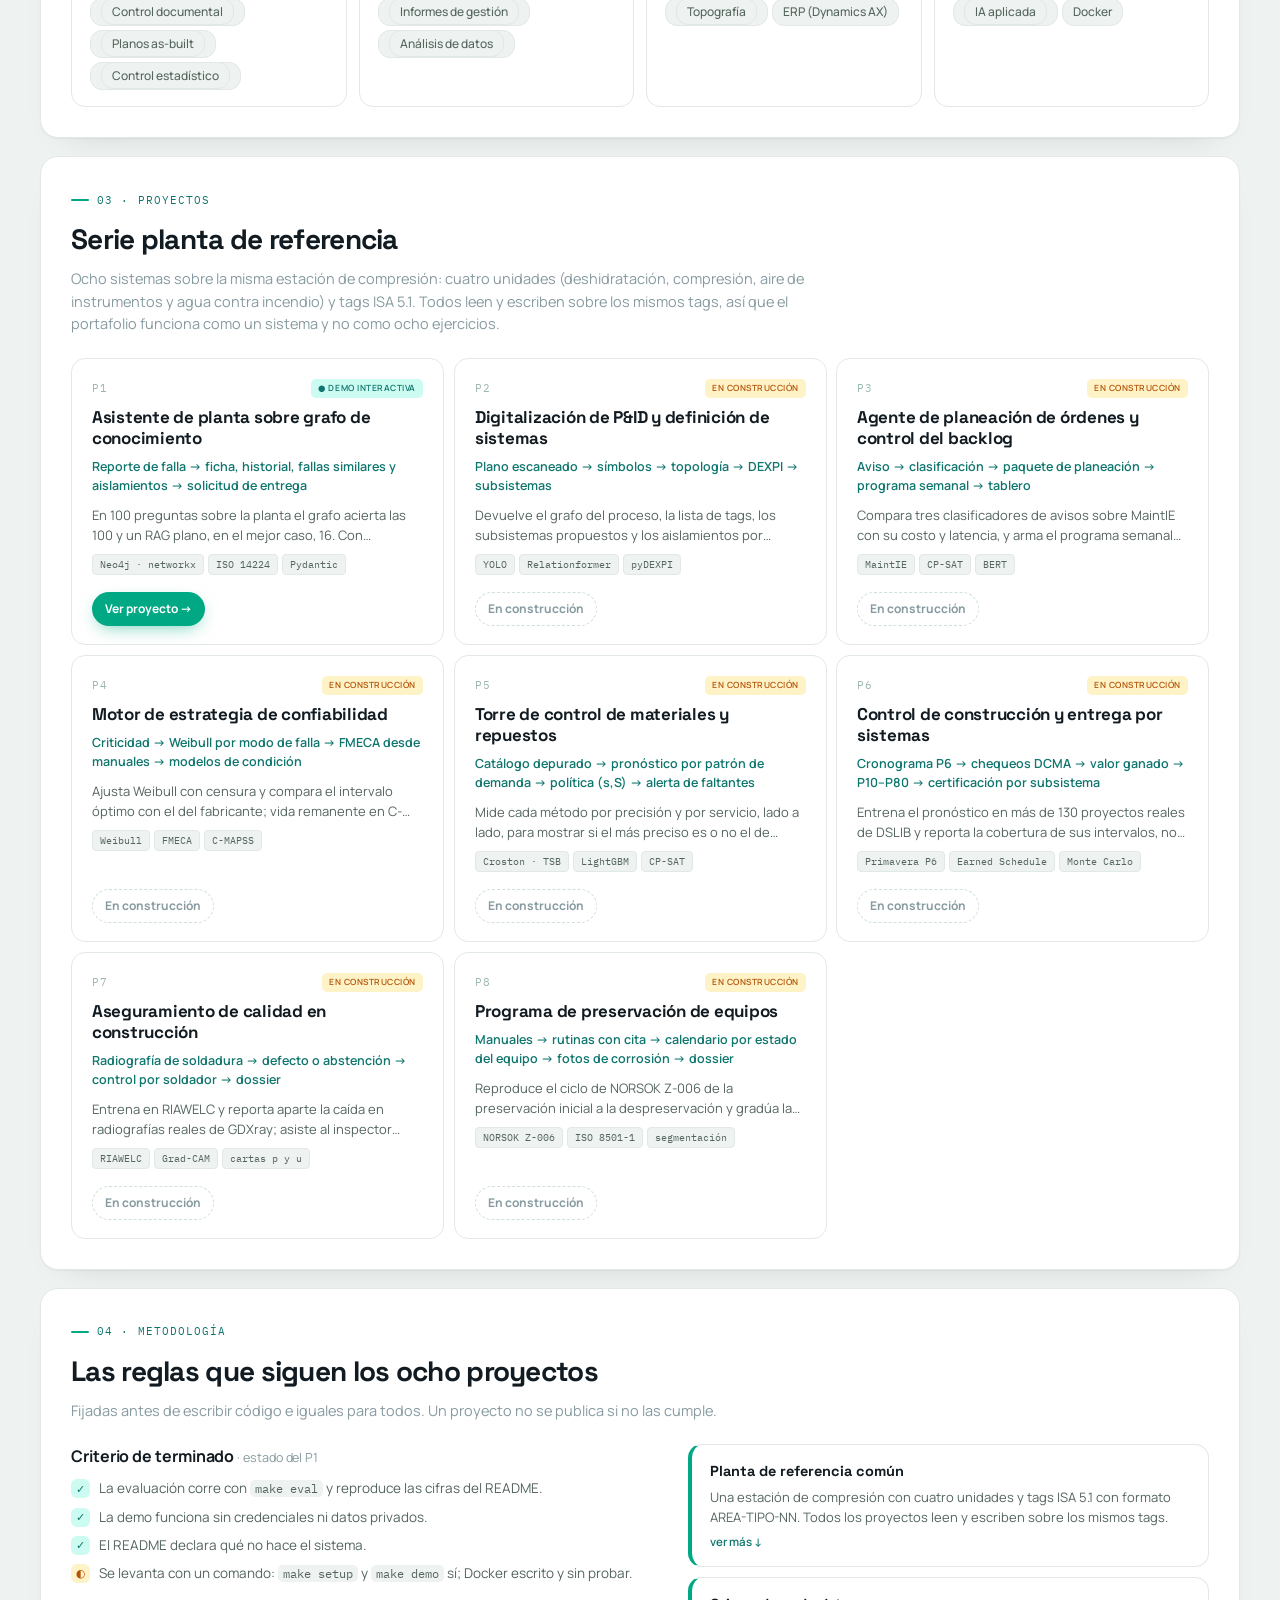
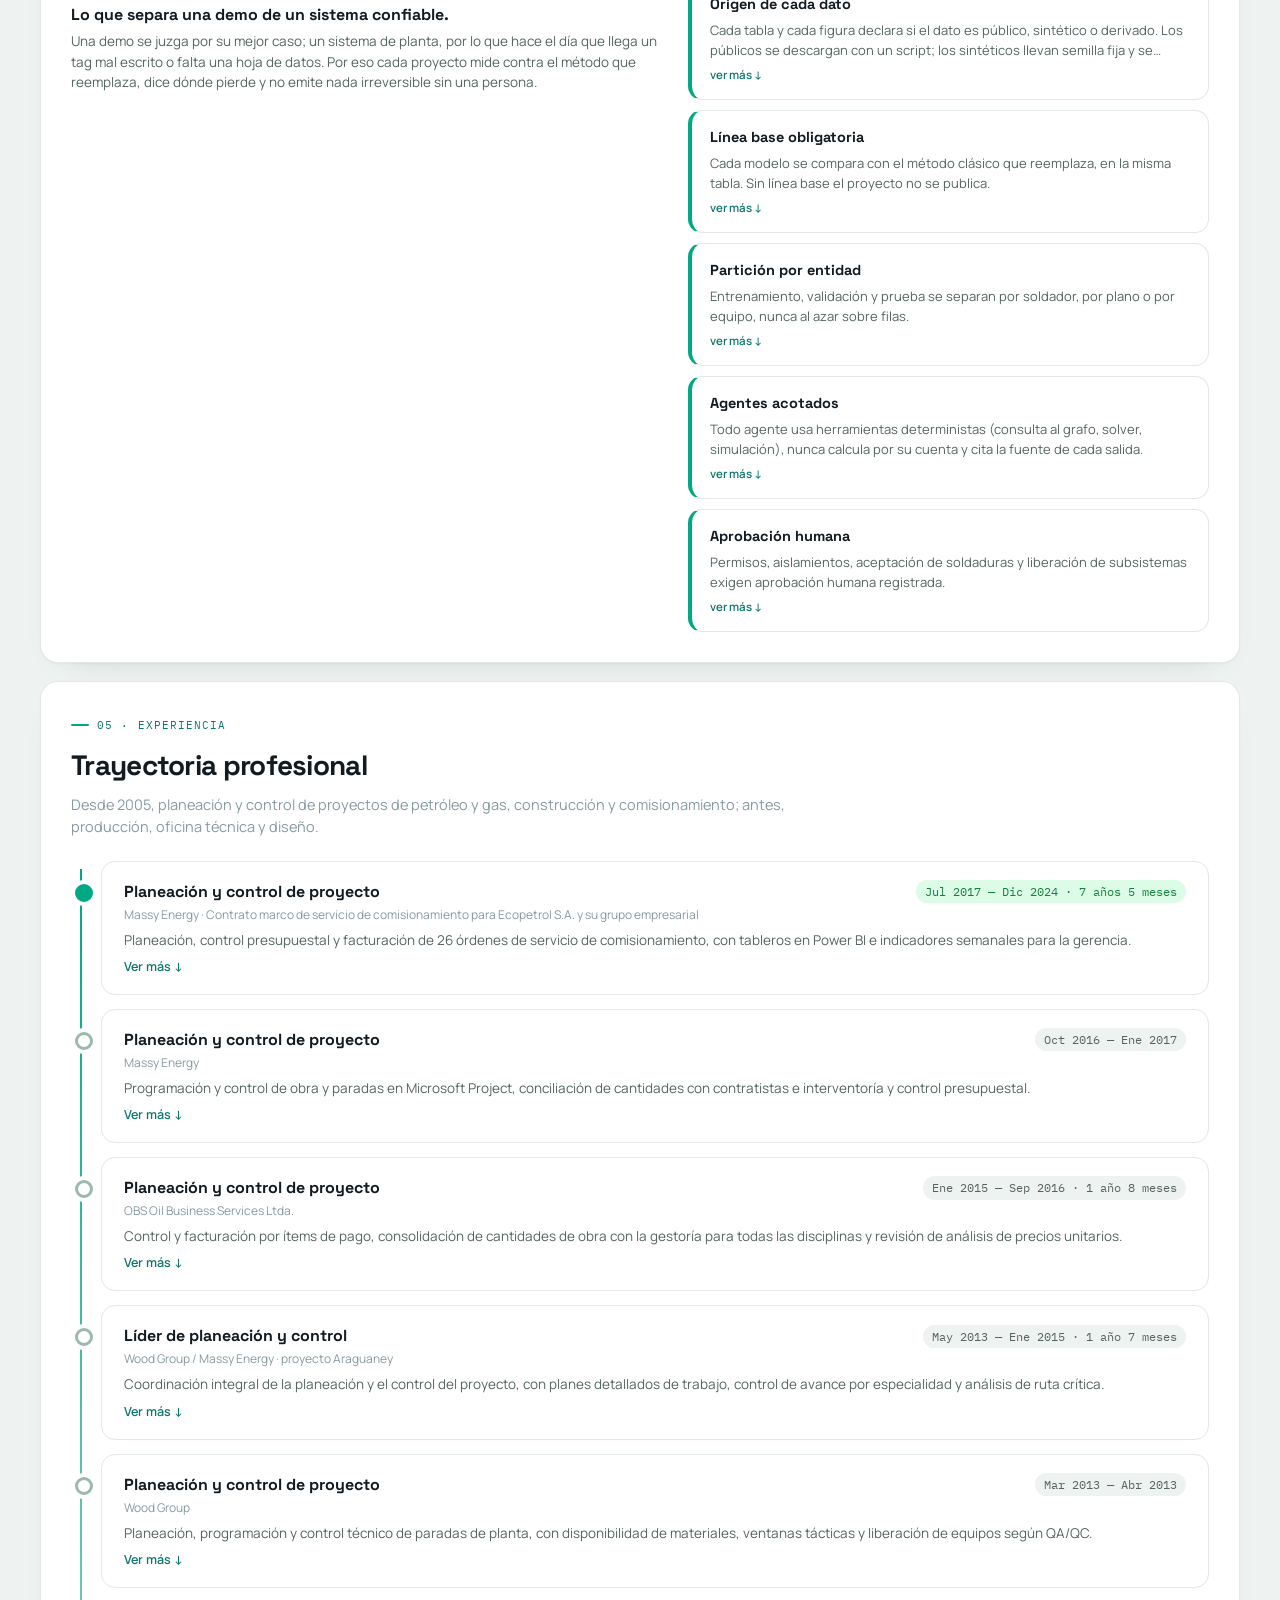
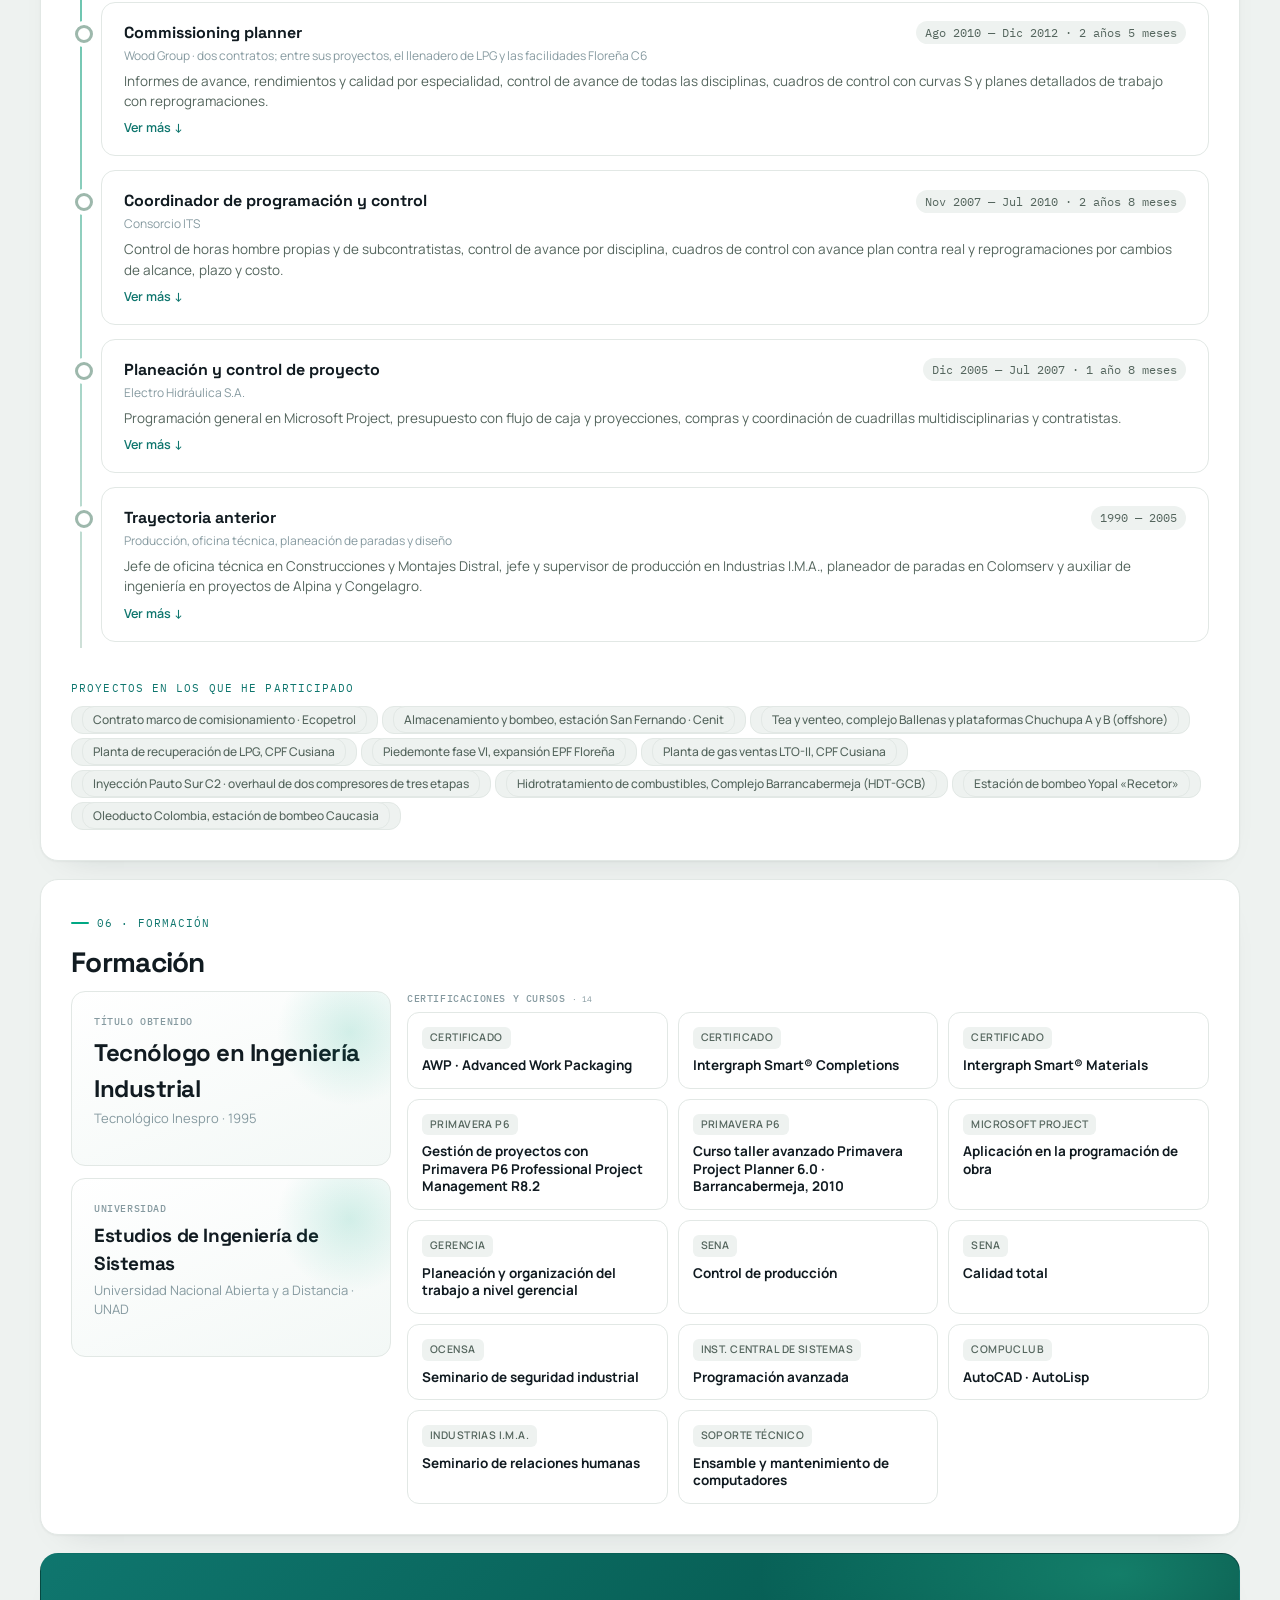
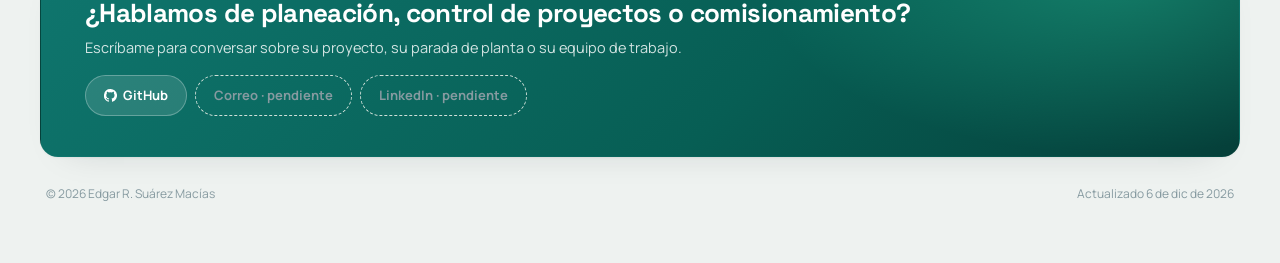
==== commit 5b90fcde: "fix: stack y experiencia con términos generales del sector, sin jerga interna" ====
--- a/index.html
+++ b/index.html
@@ -702,24 +702,24 @@
   <section class="panel" id="stack">
     <div class="eyebrow"><span class="l-es">02 · Herramientas</span><span class="l-en">02 · Tools</span></div>
     <h2 class="title"><span class="l-es">Las herramientas con las que trabajo</span><span class="l-en">The tools I work with</span></h2>
-    <p class="sub"><span class="l-es">Mi stack agrupado en ocho capas: siete vienen de mi trayectoria en planeación, control, comisionamiento y materiales; la última es la que usan los proyectos de este portafolio.</span><span class="l-en">My stack grouped in eight layers: seven come from my career in planning, control, commissioning and materials; the last one is what the projects in this portfolio use.</span></p>
+    <p class="sub"><span class="l-es">Mi stack en ocho capas: siete vienen de mi trayectoria en proyectos de petróleo y gas; la última es la que usan los proyectos de este portafolio.</span><span class="l-en">My stack in eight layers: seven come from my career in oil and gas projects; the last one is what the projects in this portfolio use.</span></p>
     <div class="stack-matrix four">
       <div class="stack-layer"><div class="stack-layer-head"><div class="stack-layer-icon">Σ</div><h5><span class="l-es">Planeación y programación</span><span class="l-en">Planning and scheduling</span></h5></div>
-        <div class="stack-tags"><span>Primavera P6 R8.2</span><span>Microsoft Project</span><span>PDT P-90 · P-50 · P-10</span><span>Ruta crítica · curvas S</span><span>Paradas de planta</span><span>AWP</span><span>SIMOPS</span></div></div>
-      <div class="stack-layer"><div class="stack-layer-head"><div class="stack-layer-icon">$</div><h5><span class="l-es">Control de costos y presupuesto</span><span class="l-en">Cost and budget control</span></h5></div>
-        <div class="stack-tags"><span>Control presupuestal</span><span>Análisis de desviaciones</span><span>Flujo de caja</span><span>A.P.U.</span><span>Facturación por ítems de pago</span><span>Mayores y menores cantidades</span><span>Horas hombre</span></div></div>
-      <div class="stack-layer"><div class="stack-layer-head"><div class="stack-layer-icon">⌘</div><h5><span class="l-es">Completions y comisionamiento</span><span class="l-en">Completions and commissioning</span></h5></div>
-        <div class="stack-tags"><span>Intergraph Smart Completions</span><span>Precomisionamiento</span><span>Comisionamiento</span><span>Certificación AC1 · HC1</span><span>Archivos C3</span><span>Punch list y protocolos</span><span>Certificación de sistemas</span></div></div>
-      <div class="stack-layer"><div class="stack-layer-head"><div class="stack-layer-icon">⇄</div><h5><span class="l-es">Materiales y preservación</span><span class="l-en">Materials and preservation</span></h5></div>
-        <div class="stack-tags"><span>Intergraph Smart Materials</span><span>Control de materiales</span><span>Preservación de equipos</span><span>Inventarios</span><span>Compras y proveedores</span><span>Planes de vendor</span></div></div>
-      <div class="stack-layer"><div class="stack-layer-head"><div class="stack-layer-icon">◆</div><h5><span class="l-es">Calidad y QA/QC</span><span class="l-en">Quality and QA/QC</span></h5></div>
-        <div class="stack-tags"><span>QA/QC</span><span>Pruebas FAT</span><span>Vibraciones · termografía · ultrasonido</span><span>Memorias de cálculo</span><span>Planos as-built y red-line</span><span>Control estadístico</span></div></div>
+        <div class="stack-tags"><span>Primavera P6</span><span>Microsoft Project</span><span><span class="l-es">Programación de obra</span><span class="l-en">Construction scheduling</span></span><span><span class="l-es">Ruta crítica</span><span class="l-en">Critical path</span></span><span><span class="l-es">Curva S</span><span class="l-en">S-curve</span></span><span><span class="l-es">Paradas de planta</span><span class="l-en">Plant shutdowns</span></span><span>AWP</span></div></div>
+      <div class="stack-layer"><div class="stack-layer-head"><div class="stack-layer-icon">$</div><h5><span class="l-es">Control y gestión de proyectos</span><span class="l-en">Project controls and management</span></h5></div>
+        <div class="stack-tags"><span><span class="l-es">Control de costos</span><span class="l-en">Cost control</span></span><span><span class="l-es">Control presupuestal</span><span class="l-en">Budget control</span></span><span><span class="l-es">Control de avance</span><span class="l-en">Progress control</span></span><span><span class="l-es">Análisis de desviaciones</span><span class="l-en">Variance analysis</span></span><span><span class="l-es">Flujo de caja</span><span class="l-en">Cash flow</span></span><span><span class="l-es">Facturación</span><span class="l-en">Invoicing</span></span><span><span class="l-es">Gestión de contratistas</span><span class="l-en">Contractor management</span></span><span><span class="l-es">Liderazgo de equipos</span><span class="l-en">Team leadership</span></span></div></div>
+      <div class="stack-layer"><div class="stack-layer-head"><div class="stack-layer-icon">⌘</div><h5><span class="l-es">Comisionamiento y entrega</span><span class="l-en">Commissioning and handover</span></h5></div>
+        <div class="stack-tags"><span>Smart Completions</span><span><span class="l-es">Precomisionamiento</span><span class="l-en">Pre-commissioning</span></span><span><span class="l-es">Comisionamiento</span><span class="l-en">Commissioning</span></span><span><span class="l-es">Arranque</span><span class="l-en">Start-up</span></span><span><span class="l-es">Certificación de sistemas</span><span class="l-en">System certification</span></span><span>Punch list</span><span><span class="l-es">Entrega a operaciones</span><span class="l-en">Handover to operations</span></span></div></div>
+      <div class="stack-layer"><div class="stack-layer-head"><div class="stack-layer-icon">⇄</div><h5><span class="l-es">Materiales</span><span class="l-en">Materials</span></h5></div>
+        <div class="stack-tags"><span>Smart Materials</span><span><span class="l-es">Gestión de materiales</span><span class="l-en">Materials management</span></span><span><span class="l-es">Control de inventarios</span><span class="l-en">Inventory control</span></span><span><span class="l-es">Compras</span><span class="l-en">Procurement</span></span><span><span class="l-es">Gestión de proveedores</span><span class="l-en">Supplier management</span></span><span><span class="l-es">Preservación de equipos</span><span class="l-en">Equipment preservation</span></span></div></div>
+      <div class="stack-layer"><div class="stack-layer-head"><div class="stack-layer-icon">◆</div><h5><span class="l-es">Calidad</span><span class="l-en">Quality</span></h5></div>
+        <div class="stack-tags"><span>QA/QC</span><span><span class="l-es">Pruebas FAT</span><span class="l-en">FAT</span></span><span><span class="l-es">Inspección y pruebas</span><span class="l-en">Inspection and testing</span></span><span><span class="l-es">Control documental</span><span class="l-en">Document control</span></span><span><span class="l-es">Planos as-built</span><span class="l-en">As-built drawings</span></span><span><span class="l-es">Control estadístico</span><span class="l-en">Statistical control</span></span></div></div>
       <div class="stack-layer"><div class="stack-layer-head"><div class="stack-layer-icon">∇</div><h5><span class="l-es">Reportes e indicadores</span><span class="l-en">Reporting and KPIs</span></h5></div>
-        <div class="stack-tags"><span>Power BI</span><span>Tableros de control</span><span>Indicadores semanales a gerencia</span><span>Informes diarios · semanales · mensuales</span><span>Avance físico y financiero</span></div></div>
-      <div class="stack-layer"><div class="stack-layer-head"><div class="stack-layer-icon">⟨/⟩</div><h5><span class="l-es">Diseño y software técnico</span><span class="l-en">Design and technical software</span></h5></div>
-        <div class="stack-tags"><span>AutoCAD 2D y 3D</span><span>AutoLisp</span><span>Seguimiento en modelo 3D</span><span>Isometrías</span><span>Topografía</span><span>AXAPTA</span></div></div>
-      <div class="stack-layer"><div class="stack-layer-head"><div class="stack-layer-icon">λ</div><h5><span class="l-es">Datos e IA en este portafolio</span><span class="l-en">Data and AI in this portfolio</span></h5></div>
-        <div class="stack-tags"><span>Python</span><span>Neo4j · grafos</span><span>ISO 14224</span><span>Pydantic</span><span>Docker</span><span>Evaluación con línea base</span></div></div>
+        <div class="stack-tags"><span>Power BI</span><span><span class="l-es">Tableros de control</span><span class="l-en">Dashboards</span></span><span><span class="l-es">Indicadores (KPI)</span><span class="l-en">KPIs</span></span><span><span class="l-es">Informes de gestión</span><span class="l-en">Management reporting</span></span><span><span class="l-es">Análisis de datos</span><span class="l-en">Data analysis</span></span></div></div>
+      <div class="stack-layer"><div class="stack-layer-head"><div class="stack-layer-icon">⟨/⟩</div><h5><span class="l-es">Diseño técnico</span><span class="l-en">Technical design</span></h5></div>
+        <div class="stack-tags"><span>AutoCAD</span><span><span class="l-es">Modelado 3D</span><span class="l-en">3D modeling</span></span><span><span class="l-es">Lectura de planos</span><span class="l-en">Drawing interpretation</span></span><span><span class="l-es">Topografía</span><span class="l-en">Surveying</span></span><span>ERP (Dynamics AX)</span></div></div>
+      <div class="stack-layer"><div class="stack-layer-head"><div class="stack-layer-icon">λ</div><h5><span class="l-es">Datos e IA</span><span class="l-en">Data and AI</span></h5></div>
+        <div class="stack-tags"><span>Python</span><span>Neo4j</span><span><span class="l-es">Grafos de conocimiento</span><span class="l-en">Knowledge graphs</span></span><span><span class="l-es">IA aplicada</span><span class="l-en">Applied AI</span></span><span>Docker</span></div></div>
     </div>
   </section>
 
@@ -826,12 +826,12 @@
         <div class="exp-meta">Massy Energy · <span class="l-es">Contrato marco de servicio de comisionamiento para Ecopetrol S.A. y su grupo empresarial</span><span class="l-en">Commissioning services framework contract for Ecopetrol S.A. and its group</span></div>
         <p class="exp-summary"><span class="l-es">Planeación, control presupuestal y facturación de 26 órdenes de servicio de comisionamiento, con tableros en Power BI e indicadores semanales para la gerencia.</span><span class="l-en">Planning, budget control and invoicing of 26 commissioning service orders, with Power BI dashboards and weekly KPIs for management.</span></p>
         <div class="more"><ul class="exp-bullets">
-          <li><span class="l-es">Gestión de certificaciones AC1 y HC1 y control del precomisionamiento y comisionamiento de todas las disciplinas.</span><span class="l-en">Management of AC1 and HC1 certifications and control of pre-commissioning and commissioning across all disciplines.</span></li>
+          <li><span class="l-es">Gestión de la certificación de sistemas y control del precomisionamiento y comisionamiento de todas las disciplinas.</span><span class="l-en">Management of system certification and control of pre-commissioning and commissioning across all disciplines.</span></li>
           <li><span class="l-es">Control de preservación y gestión de materiales para todas las disciplinas, con trazabilidad y disponibilidad.</span><span class="l-en">Preservation control and materials management for all disciplines, with traceability and availability.</span></li>
           <li><span class="l-es">Proyecciones de recursos por orden de servicio, revisión del control presupuestal y control de ventas mensuales.</span><span class="l-en">Resource projections per service order, budget-control review and monthly sales control.</span></li>
-          <li><span class="l-es">Revisión y cobro de pruebas FAT y de calidad: vibraciones, reciprocante, termografía, ultrasonido, calidad de energía, ADRE, torque y flujo.</span><span class="l-en">Review and billing of FAT and quality tests: vibration, reciprocating, thermography, ultrasound, power quality, ADRE, torque and flow.</span></li>
+          <li><span class="l-es">Revisión y cobro de pruebas FAT y de pruebas especiales: vibraciones, termografía, ultrasonido, calidad de energía, torque y flujo.</span><span class="l-en">Review and billing of FAT and special tests: vibration, thermography, ultrasound, power quality, torque and flow.</span></li>
           <li><span class="l-es">Actualización del schedule de todas las órdenes, planeación de su arranque y reuniones semanales con la gerencia de comisionamiento de Ecopetrol.</span><span class="l-en">Schedule updates for all orders, start-up planning and weekly meetings with Ecopetrol's commissioning management.</span></li>
-          <li><span class="l-es">Auditorías técnicas y entrevistas a planeadores; soporte en PDT, curvas, informes, bases de datos y BI.</span><span class="l-en">Technical audits and interviews of planners; support on detailed work plans, curves, reports, databases and BI.</span></li>
+          <li><span class="l-es">Auditorías técnicas y entrevistas a planeadores; soporte en planes de trabajo, curvas de avance, informes, bases de datos y Power BI.</span><span class="l-en">Technical audits and interviews of planners; support on work plans, progress curves, reports, databases and Power BI.</span></li>
         </ul></div><button class="more-btn" type="button"></button>
       </article>
 
@@ -858,11 +858,11 @@
       <article class="experience-item">
         <div class="exp-head"><h3 class="exp-role"><span class="l-es">Líder de planeación y control</span><span class="l-en">Planning and control lead</span></h3><span class="exp-period"><span class="l-es">May 2013 — Ene 2015 · 1 año 7 meses</span><span class="l-en">May 2013 — Jan 2015 · 1 yr 7 mos</span></span></div>
         <div class="exp-meta">Wood Group / Massy Energy · <span class="l-es">proyecto Araguaney</span><span class="l-en">Araguaney project</span></div>
-        <p class="exp-summary"><span class="l-es">Coordinación integral de la planeación y el control del proyecto, con planes detallados de trabajo P-90, P-50 y P-10, archivos C3 por especialidad y análisis de ruta crítica.</span><span class="l-en">End-to-end planning and control of the project, with P-90, P-50 and P-10 detailed work plans, C3 files per discipline and critical path analysis.</span></p>
+        <p class="exp-summary"><span class="l-es">Coordinación integral de la planeación y el control del proyecto, con planes detallados de trabajo, control de avance por especialidad y análisis de ruta crítica.</span><span class="l-en">End-to-end planning and control of the project, with detailed work plans, progress control per discipline and critical path analysis.</span></p>
         <div class="more"><ul class="exp-bullets">
           <li><span class="l-es">Supervisión del precomisionamiento y control del avance de certificación de sistemas y paquetes de trabajo.</span><span class="l-en">Pre-commissioning supervision and control of system and work-package certification progress.</span></li>
           <li><span class="l-es">Paquetes de trabajo para paradas, control de trabajos simultáneos (SIMOPS) y planes de arranque con operaciones.</span><span class="l-en">Work packages for shutdowns, control of simultaneous operations (SIMOPS) and start-up plans with operations.</span></li>
-          <li><span class="l-es">Seguimiento de actividades en el modelo 3D, planes de vendor y supervisión de la preservación de equipos.</span><span class="l-en">Activity tracking on the 3D model, vendor plans and supervision of equipment preservation.</span></li>
+          <li><span class="l-es">Seguimiento de actividades en el modelo 3D, planes de proveedores y supervisión de la preservación de equipos.</span><span class="l-en">Activity tracking on the 3D model, supplier plans and supervision of equipment preservation.</span></li>
           <li><span class="l-es">Cierre de pendientes de construcción y secuencias de entrega con especialistas, integrando QA/QC y control documental.</span><span class="l-en">Close-out of construction punch items and handover sequences with specialists, integrating QA/QC and document control.</span></li>
         </ul></div><button class="more-btn" type="button"></button>
       </article>
@@ -880,17 +880,17 @@
       <article class="experience-item">
         <div class="exp-head"><h3 class="exp-role">Commissioning planner</h3><span class="exp-period"><span class="l-es">Ago 2010 — Dic 2012 · 2 años 5 meses</span><span class="l-en">Aug 2010 — Dec 2012 · 2 yrs 5 mos</span></span></div>
         <div class="exp-meta">Wood Group · <span class="l-es">dos contratos; entre sus proyectos, el llenadero de LPG y las facilidades Floreña C6</span><span class="l-en">two contracts; projects include the LPG loading station and the Floreña C6 facilities</span></div>
-        <p class="exp-summary"><span class="l-es">Informes de avance, rendimientos y calidad por especialidad, archivos C3 de todas las disciplinas, cuadros de control con curvas S y planes detallados de trabajo con reprogramaciones.</span><span class="l-en">Progress, productivity and quality reports per discipline, C3 files for all disciplines, control sheets with S-curves and detailed work plans with re-planning.</span></p>
+        <p class="exp-summary"><span class="l-es">Informes de avance, rendimientos y calidad por especialidad, control de avance de todas las disciplinas, cuadros de control con curvas S y planes detallados de trabajo con reprogramaciones.</span><span class="l-en">Progress, productivity and quality reports per discipline, progress control for all disciplines, control sheets with S-curves and detailed work plans with re-planning.</span></p>
         <div class="more"><ul class="exp-bullets">
           <li><span class="l-es">Seguimiento técnico de trabajos civiles, eléctricos, de estructuras, tubería e instrumentación frente a planos y especificaciones.</span><span class="l-en">Technical follow-up of civil, electrical, structural, piping and instrumentation work against drawings and specifications.</span></li>
-          <li><span class="l-es">Control de planos red-line y as-built hasta la entrega final conforme a obra.</span><span class="l-en">Control of red-line and as-built drawings through final as-built handover.</span></li>
+          <li><span class="l-es">Control de planos de obra y as-built hasta la entrega final.</span><span class="l-en">Control of construction and as-built drawings through final handover.</span></li>
         </ul></div><button class="more-btn" type="button"></button>
       </article>
 
       <article class="experience-item">
         <div class="exp-head"><h3 class="exp-role"><span class="l-es">Coordinador de programación y control</span><span class="l-en">Scheduling and control coordinator</span></h3><span class="exp-period"><span class="l-es">Nov 2007 — Jul 2010 · 2 años 8 meses</span><span class="l-en">Nov 2007 — Jul 2010 · 2 yrs 8 mos</span></span></div>
         <div class="exp-meta">Consorcio ITS</div>
-        <p class="exp-summary"><span class="l-es">Control de horas hombre propias y de subcontratistas, archivos C3, cuadros de control con avance plan contra real y reprogramaciones por cambios de alcance, plazo y costo.</span><span class="l-en">Control of own and subcontractor man-hours, C3 files, plan-versus-actual control sheets and re-planning for scope, schedule and cost changes.</span></p>
+        <p class="exp-summary"><span class="l-es">Control de horas hombre propias y de subcontratistas, control de avance por disciplina, cuadros de control con avance plan contra real y reprogramaciones por cambios de alcance, plazo y costo.</span><span class="l-en">Control of own and subcontractor man-hours, progress control per discipline, plan-versus-actual control sheets and re-planning for scope, schedule and cost changes.</span></p>
         <div class="more"><ul class="exp-bullets">
           <li><span class="l-es">Informes diarios, semanales y mensuales con avance físico, rendimientos, calidad y estado contractual.</span><span class="l-en">Daily, weekly and monthly reports with physical progress, productivity, quality and contract status.</span></li>
           <li><span class="l-es">Seguimiento de rendimientos reales contra planeados en todas las disciplinas.</span><span class="l-en">Tracking of actual versus planned productivity across all disciplines.</span></li>
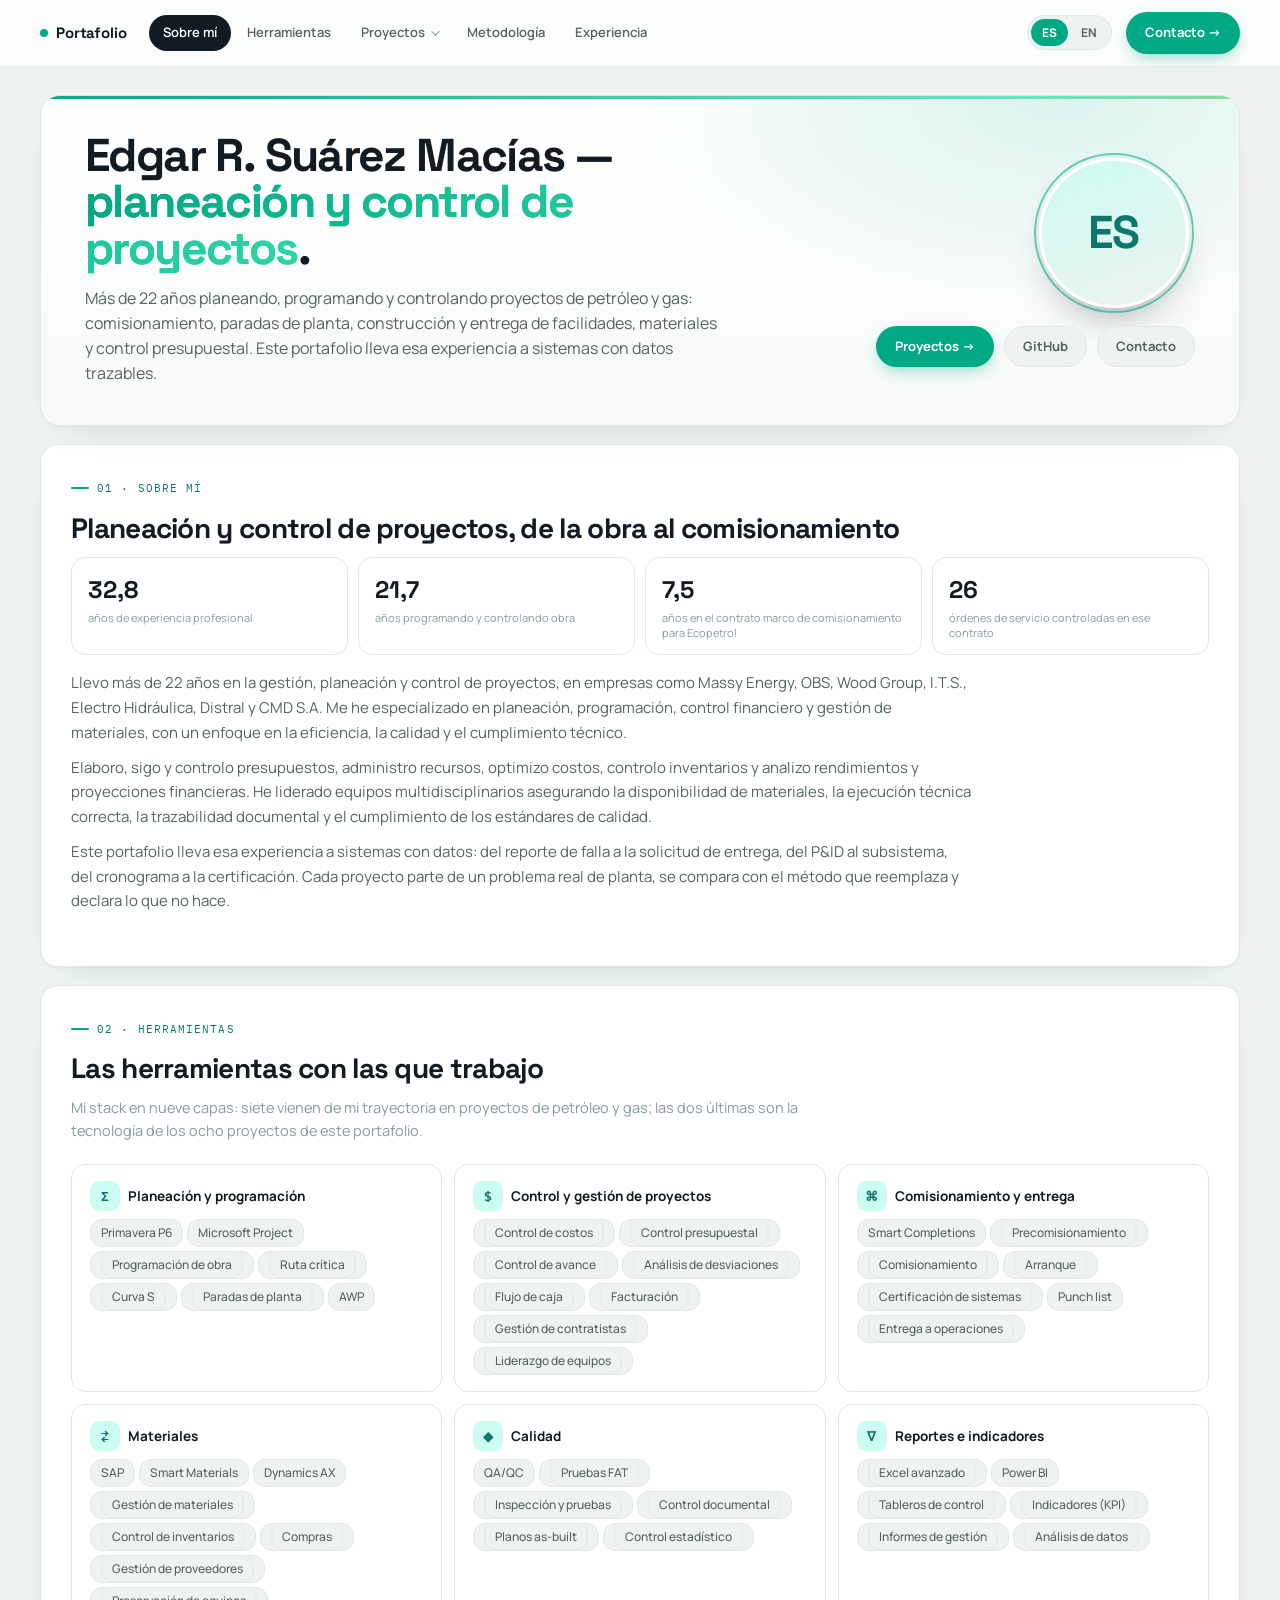
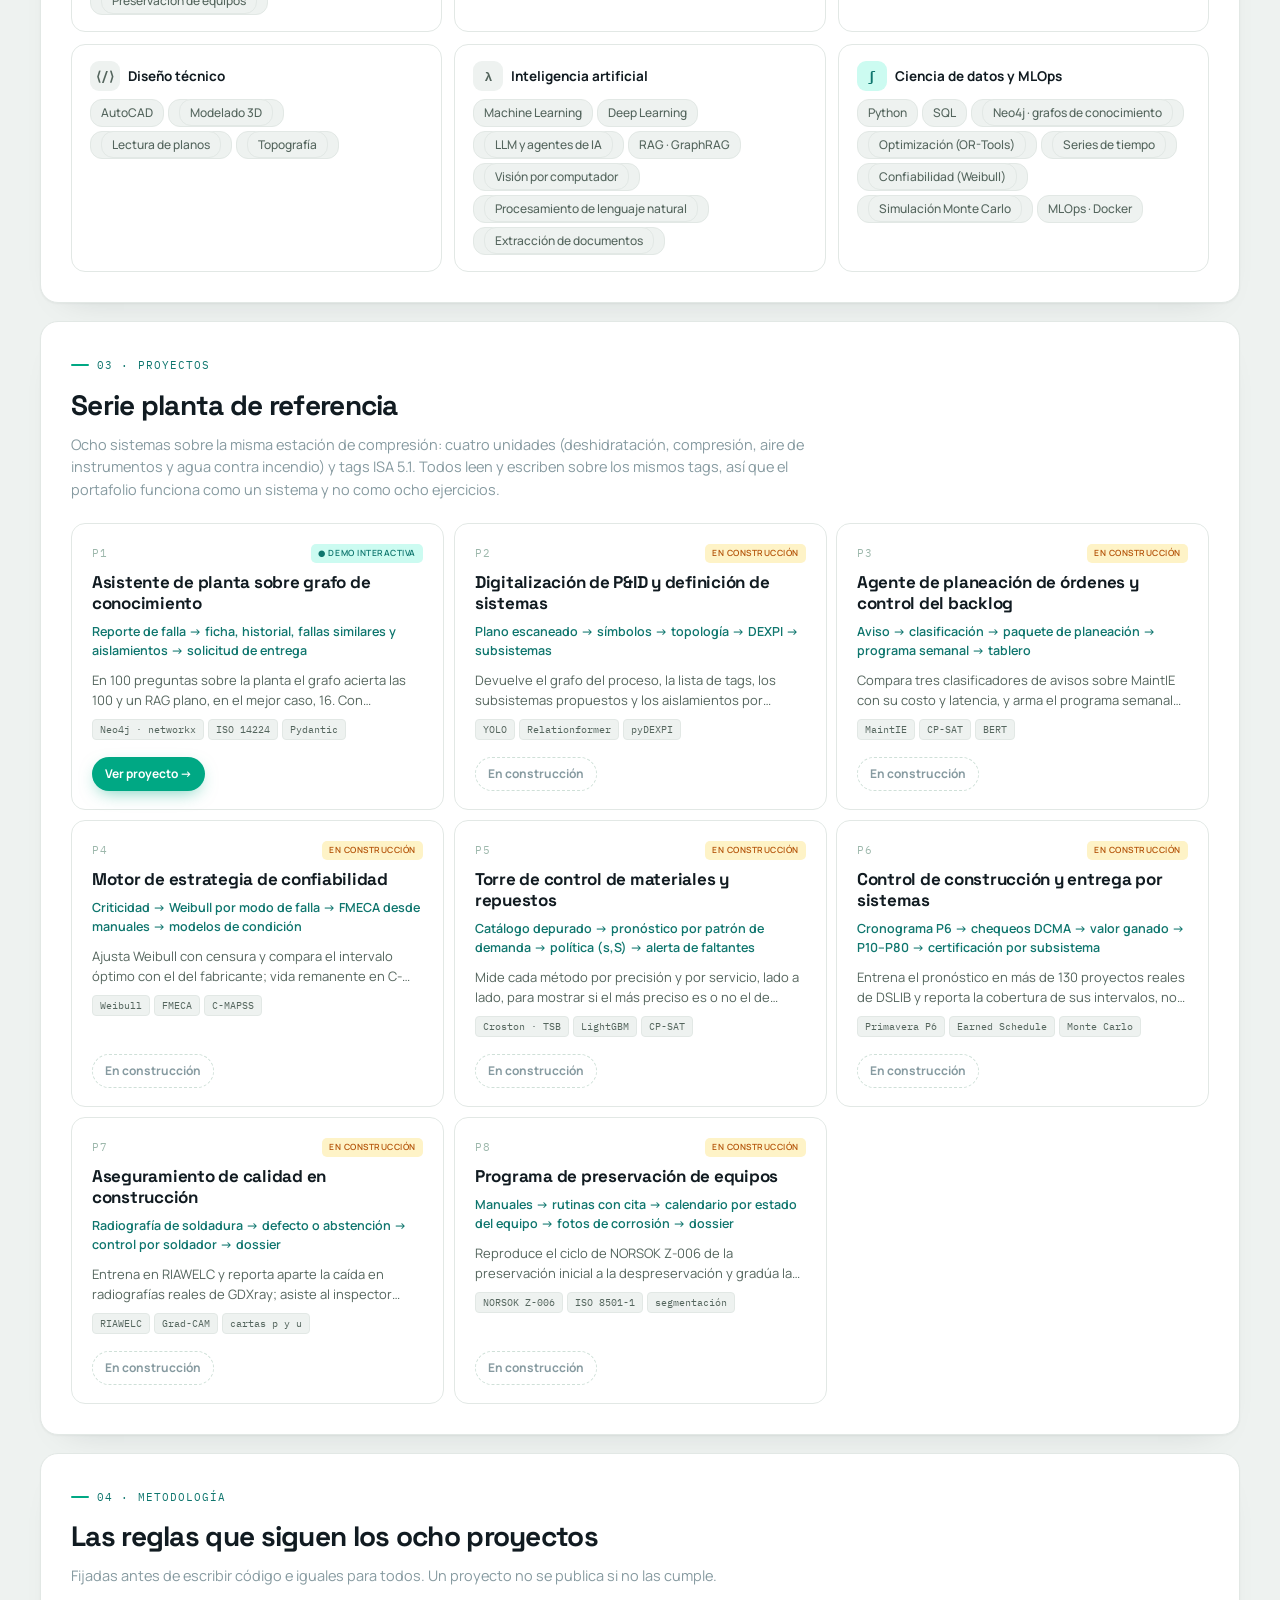
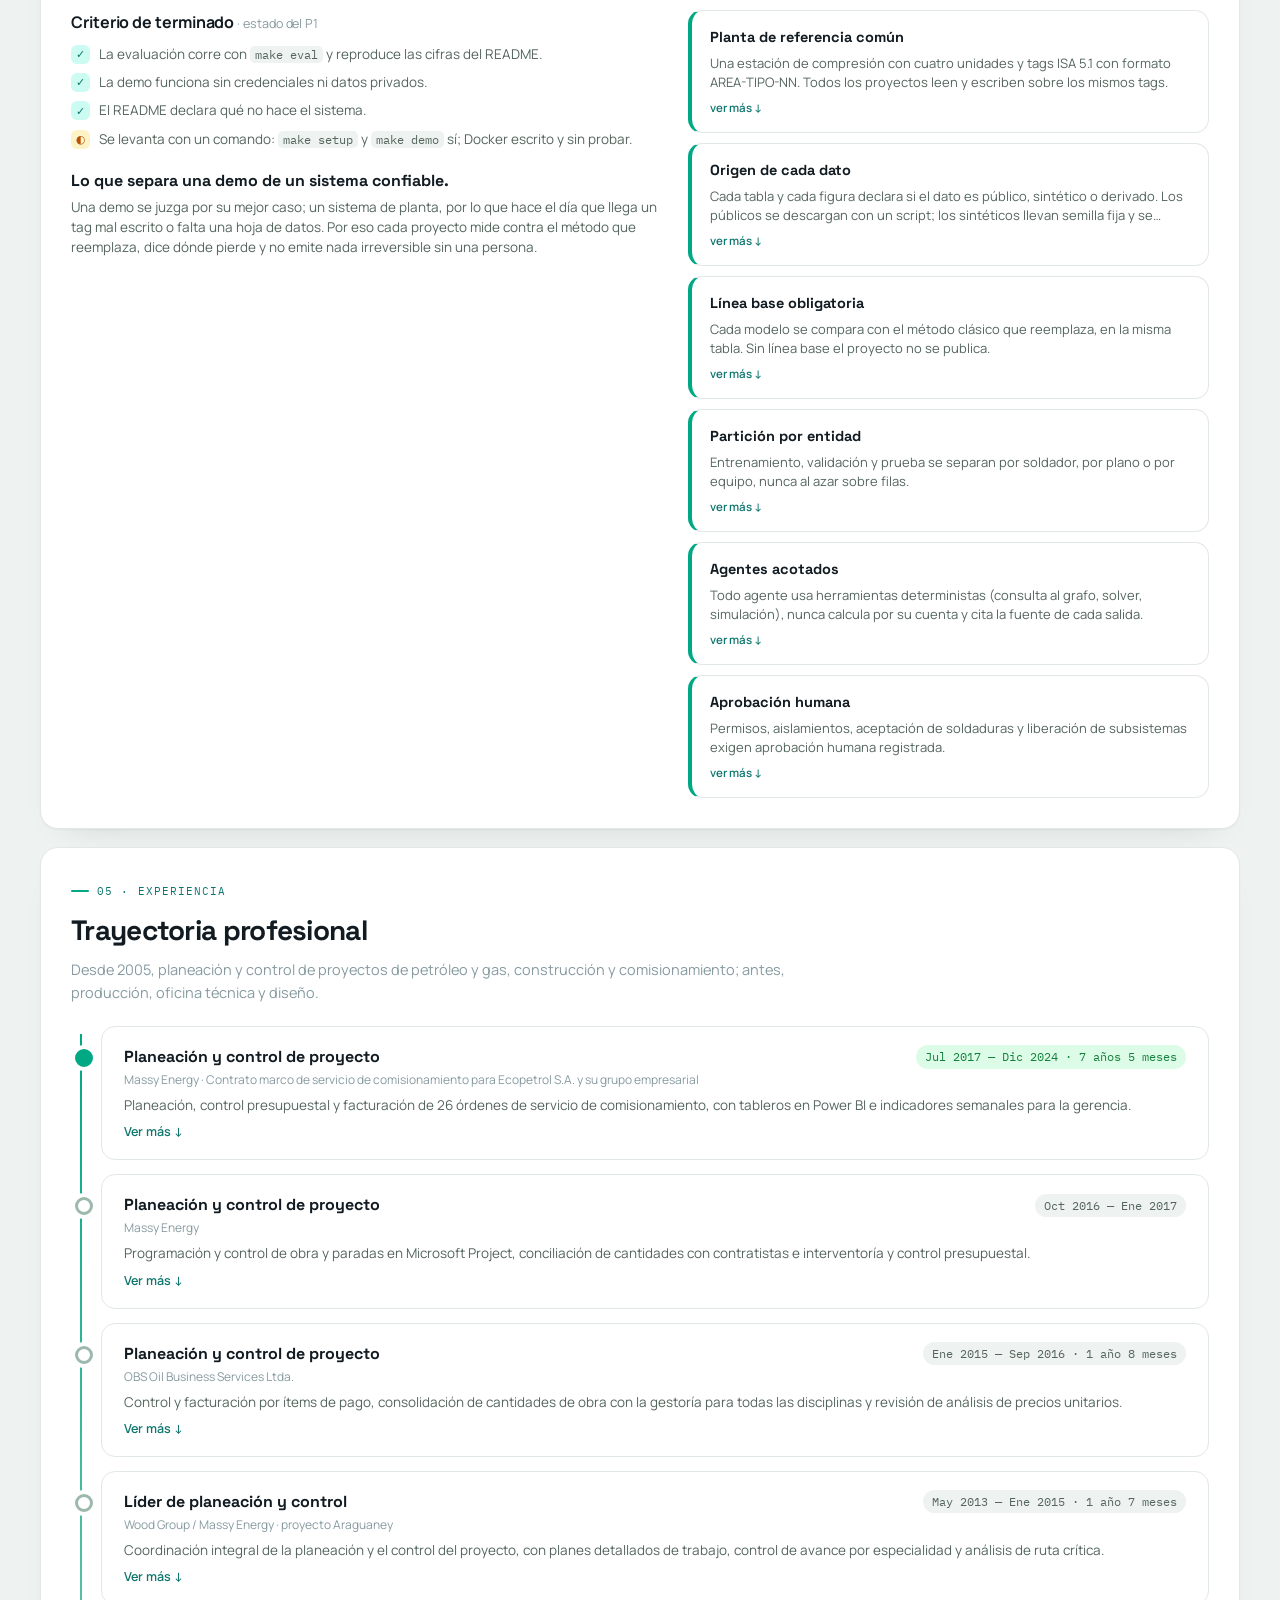
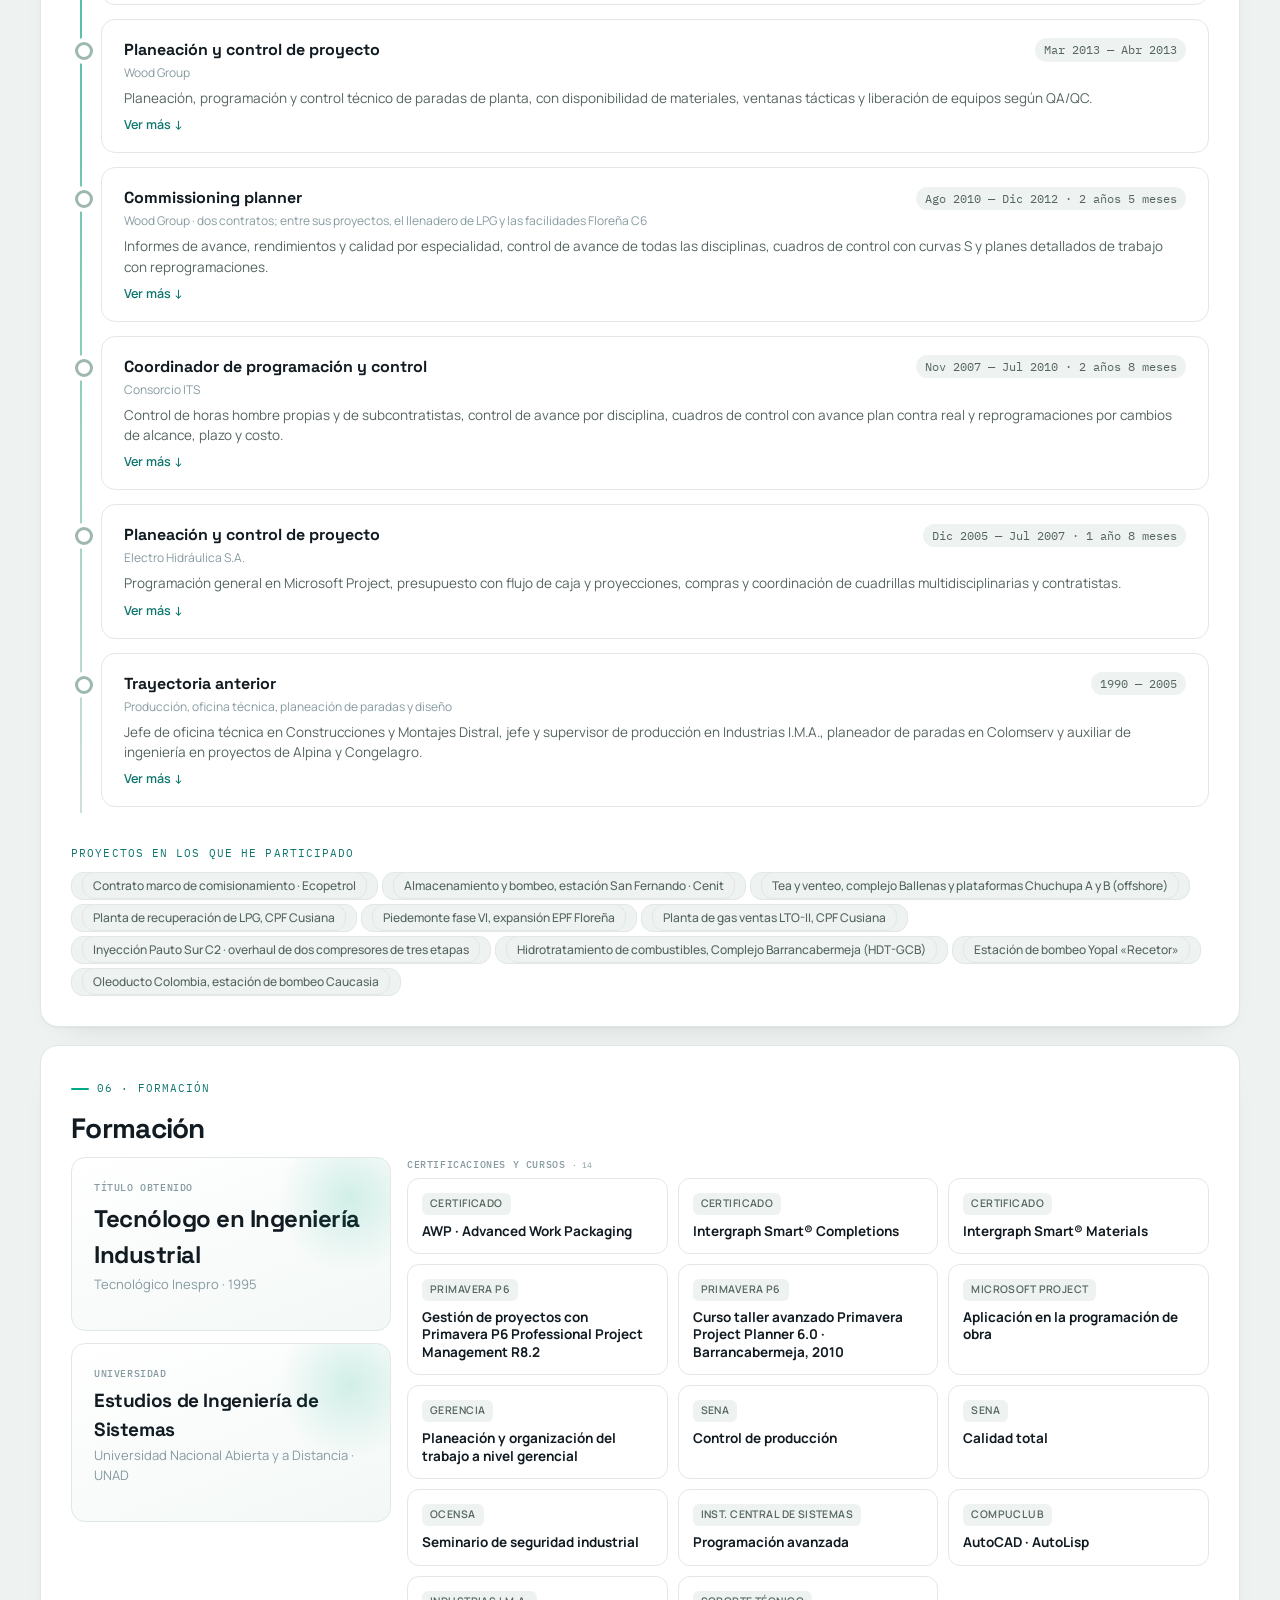
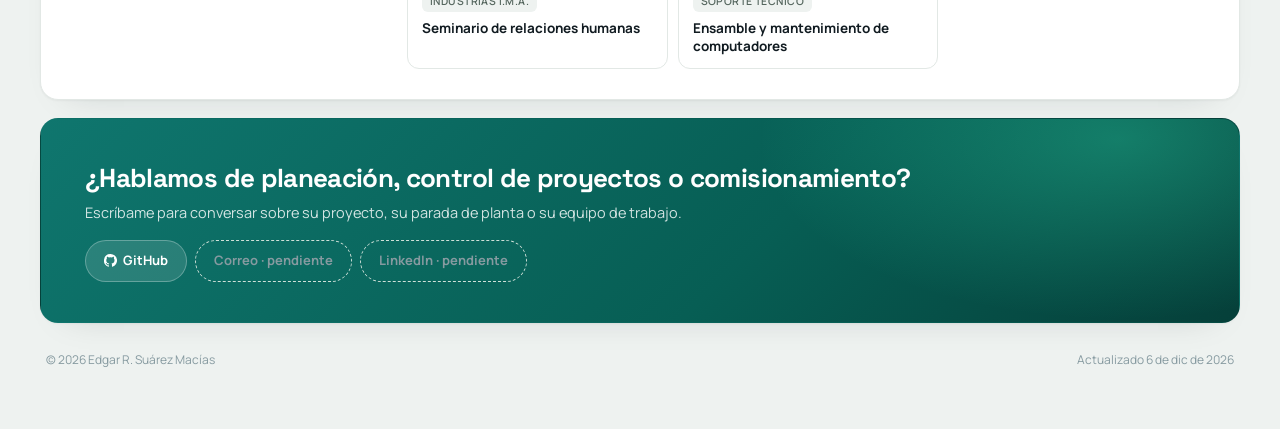
==== commit 209bc8fb: "feat(stack): Excel avanzado y SAP; IA y ciencia de datos con la tecnología de los ocho proyectos" ====
--- a/index.html
+++ b/index.html
@@ -231,6 +231,9 @@
 .stack-matrix.four{grid-template-columns:repeat(4,1fr)}
 @media(max-width:980px){.stack-matrix.four{grid-template-columns:1fr 1fr}}
 @media(max-width:620px){.stack-matrix.four{grid-template-columns:1fr}}
+.stack-matrix.three{grid-template-columns:repeat(3,1fr)}
+@media(max-width:980px){.stack-matrix.three{grid-template-columns:1fr 1fr}}
+@media(max-width:620px){.stack-matrix.three{grid-template-columns:1fr}}
 .experience-list.two{display:grid;grid-template-columns:1fr 1fr;gap:10px}
 @media(max-width:900px){.experience-list.two{grid-template-columns:1fr}}
 footer{font-size:11px;color:var(--ink-3);display:flex;justify-content:space-between;gap:12px;flex-wrap:wrap;padding:6px 4px 0}
@@ -702,8 +705,8 @@
   <section class="panel" id="stack">
     <div class="eyebrow"><span class="l-es">02 · Herramientas</span><span class="l-en">02 · Tools</span></div>
     <h2 class="title"><span class="l-es">Las herramientas con las que trabajo</span><span class="l-en">The tools I work with</span></h2>
-    <p class="sub"><span class="l-es">Mi stack en ocho capas: siete vienen de mi trayectoria en proyectos de petróleo y gas; la última es la que usan los proyectos de este portafolio.</span><span class="l-en">My stack in eight layers: seven come from my career in oil and gas projects; the last one is what the projects in this portfolio use.</span></p>
-    <div class="stack-matrix four">
+    <p class="sub"><span class="l-es">Mi stack en nueve capas: siete vienen de mi trayectoria en proyectos de petróleo y gas; las dos últimas son la tecnología de los ocho proyectos de este portafolio.</span><span class="l-en">My stack in nine layers: seven come from my career in oil and gas projects; the last two are the technology of the eight projects in this portfolio.</span></p>
+    <div class="stack-matrix three">
       <div class="stack-layer"><div class="stack-layer-head"><div class="stack-layer-icon">Σ</div><h5><span class="l-es">Planeación y programación</span><span class="l-en">Planning and scheduling</span></h5></div>
         <div class="stack-tags"><span>Primavera P6</span><span>Microsoft Project</span><span><span class="l-es">Programación de obra</span><span class="l-en">Construction scheduling</span></span><span><span class="l-es">Ruta crítica</span><span class="l-en">Critical path</span></span><span><span class="l-es">Curva S</span><span class="l-en">S-curve</span></span><span><span class="l-es">Paradas de planta</span><span class="l-en">Plant shutdowns</span></span><span>AWP</span></div></div>
       <div class="stack-layer"><div class="stack-layer-head"><div class="stack-layer-icon">$</div><h5><span class="l-es">Control y gestión de proyectos</span><span class="l-en">Project controls and management</span></h5></div>
@@ -711,15 +714,17 @@
       <div class="stack-layer"><div class="stack-layer-head"><div class="stack-layer-icon">⌘</div><h5><span class="l-es">Comisionamiento y entrega</span><span class="l-en">Commissioning and handover</span></h5></div>
         <div class="stack-tags"><span>Smart Completions</span><span><span class="l-es">Precomisionamiento</span><span class="l-en">Pre-commissioning</span></span><span><span class="l-es">Comisionamiento</span><span class="l-en">Commissioning</span></span><span><span class="l-es">Arranque</span><span class="l-en">Start-up</span></span><span><span class="l-es">Certificación de sistemas</span><span class="l-en">System certification</span></span><span>Punch list</span><span><span class="l-es">Entrega a operaciones</span><span class="l-en">Handover to operations</span></span></div></div>
       <div class="stack-layer"><div class="stack-layer-head"><div class="stack-layer-icon">⇄</div><h5><span class="l-es">Materiales</span><span class="l-en">Materials</span></h5></div>
-        <div class="stack-tags"><span>Smart Materials</span><span><span class="l-es">Gestión de materiales</span><span class="l-en">Materials management</span></span><span><span class="l-es">Control de inventarios</span><span class="l-en">Inventory control</span></span><span><span class="l-es">Compras</span><span class="l-en">Procurement</span></span><span><span class="l-es">Gestión de proveedores</span><span class="l-en">Supplier management</span></span><span><span class="l-es">Preservación de equipos</span><span class="l-en">Equipment preservation</span></span></div></div>
+        <div class="stack-tags"><span>SAP</span><span>Smart Materials</span><span>Dynamics AX</span><span><span class="l-es">Gestión de materiales</span><span class="l-en">Materials management</span></span><span><span class="l-es">Control de inventarios</span><span class="l-en">Inventory control</span></span><span><span class="l-es">Compras</span><span class="l-en">Procurement</span></span><span><span class="l-es">Gestión de proveedores</span><span class="l-en">Supplier management</span></span><span><span class="l-es">Preservación de equipos</span><span class="l-en">Equipment preservation</span></span></div></div>
       <div class="stack-layer"><div class="stack-layer-head"><div class="stack-layer-icon">◆</div><h5><span class="l-es">Calidad</span><span class="l-en">Quality</span></h5></div>
         <div class="stack-tags"><span>QA/QC</span><span><span class="l-es">Pruebas FAT</span><span class="l-en">FAT</span></span><span><span class="l-es">Inspección y pruebas</span><span class="l-en">Inspection and testing</span></span><span><span class="l-es">Control documental</span><span class="l-en">Document control</span></span><span><span class="l-es">Planos as-built</span><span class="l-en">As-built drawings</span></span><span><span class="l-es">Control estadístico</span><span class="l-en">Statistical control</span></span></div></div>
       <div class="stack-layer"><div class="stack-layer-head"><div class="stack-layer-icon">∇</div><h5><span class="l-es">Reportes e indicadores</span><span class="l-en">Reporting and KPIs</span></h5></div>
-        <div class="stack-tags"><span>Power BI</span><span><span class="l-es">Tableros de control</span><span class="l-en">Dashboards</span></span><span><span class="l-es">Indicadores (KPI)</span><span class="l-en">KPIs</span></span><span><span class="l-es">Informes de gestión</span><span class="l-en">Management reporting</span></span><span><span class="l-es">Análisis de datos</span><span class="l-en">Data analysis</span></span></div></div>
+        <div class="stack-tags"><span><span class="l-es">Excel avanzado</span><span class="l-en">Advanced Excel</span></span><span>Power BI</span><span><span class="l-es">Tableros de control</span><span class="l-en">Dashboards</span></span><span><span class="l-es">Indicadores (KPI)</span><span class="l-en">KPIs</span></span><span><span class="l-es">Informes de gestión</span><span class="l-en">Management reporting</span></span><span><span class="l-es">Análisis de datos</span><span class="l-en">Data analysis</span></span></div></div>
       <div class="stack-layer"><div class="stack-layer-head"><div class="stack-layer-icon">⟨/⟩</div><h5><span class="l-es">Diseño técnico</span><span class="l-en">Technical design</span></h5></div>
-        <div class="stack-tags"><span>AutoCAD</span><span><span class="l-es">Modelado 3D</span><span class="l-en">3D modeling</span></span><span><span class="l-es">Lectura de planos</span><span class="l-en">Drawing interpretation</span></span><span><span class="l-es">Topografía</span><span class="l-en">Surveying</span></span><span>ERP (Dynamics AX)</span></div></div>
-      <div class="stack-layer"><div class="stack-layer-head"><div class="stack-layer-icon">λ</div><h5><span class="l-es">Datos e IA</span><span class="l-en">Data and AI</span></h5></div>
-        <div class="stack-tags"><span>Python</span><span>Neo4j</span><span><span class="l-es">Grafos de conocimiento</span><span class="l-en">Knowledge graphs</span></span><span><span class="l-es">IA aplicada</span><span class="l-en">Applied AI</span></span><span>Docker</span></div></div>
+        <div class="stack-tags"><span>AutoCAD</span><span><span class="l-es">Modelado 3D</span><span class="l-en">3D modeling</span></span><span><span class="l-es">Lectura de planos</span><span class="l-en">Drawing interpretation</span></span><span><span class="l-es">Topografía</span><span class="l-en">Surveying</span></span></div></div>
+      <div class="stack-layer"><div class="stack-layer-head"><div class="stack-layer-icon">λ</div><h5><span class="l-es">Inteligencia artificial</span><span class="l-en">Artificial intelligence</span></h5></div>
+        <div class="stack-tags"><span>Machine Learning</span><span>Deep Learning</span><span><span class="l-es">LLM y agentes de IA</span><span class="l-en">LLMs and AI agents</span></span><span>RAG · GraphRAG</span><span><span class="l-es">Visión por computador</span><span class="l-en">Computer vision</span></span><span><span class="l-es">Procesamiento de lenguaje natural</span><span class="l-en">Natural language processing</span></span><span><span class="l-es">Extracción de documentos</span><span class="l-en">Document extraction</span></span></div></div>
+      <div class="stack-layer"><div class="stack-layer-head"><div class="stack-layer-icon">∫</div><h5><span class="l-es">Ciencia de datos y MLOps</span><span class="l-en">Data science and MLOps</span></h5></div>
+        <div class="stack-tags"><span>Python</span><span>SQL</span><span><span class="l-es">Neo4j · grafos de conocimiento</span><span class="l-en">Neo4j · knowledge graphs</span></span><span><span class="l-es">Optimización (OR-Tools)</span><span class="l-en">Optimization (OR-Tools)</span></span><span><span class="l-es">Series de tiempo</span><span class="l-en">Time series</span></span><span><span class="l-es">Confiabilidad (Weibull)</span><span class="l-en">Reliability (Weibull)</span></span><span><span class="l-es">Simulación Monte Carlo</span><span class="l-en">Monte Carlo simulation</span></span><span>MLOps · Docker</span></div></div>
     </div>
   </section>
 
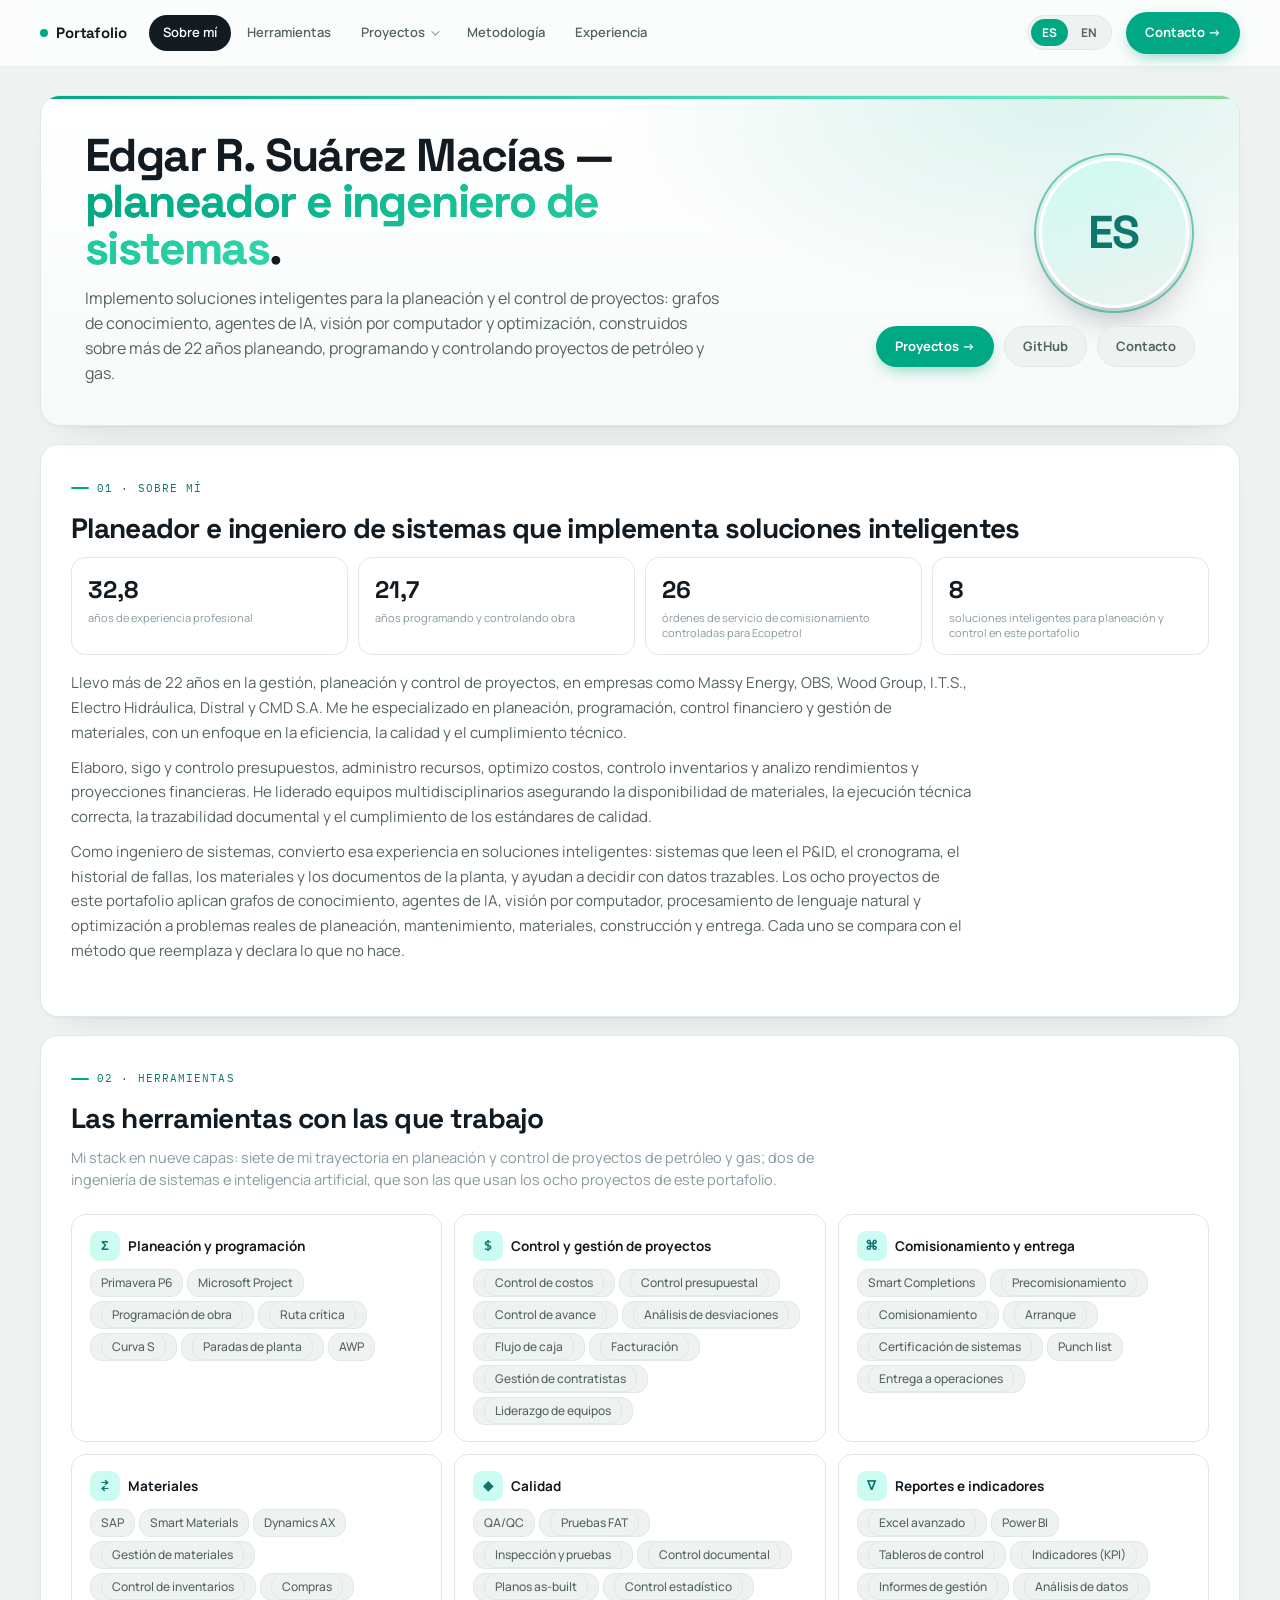
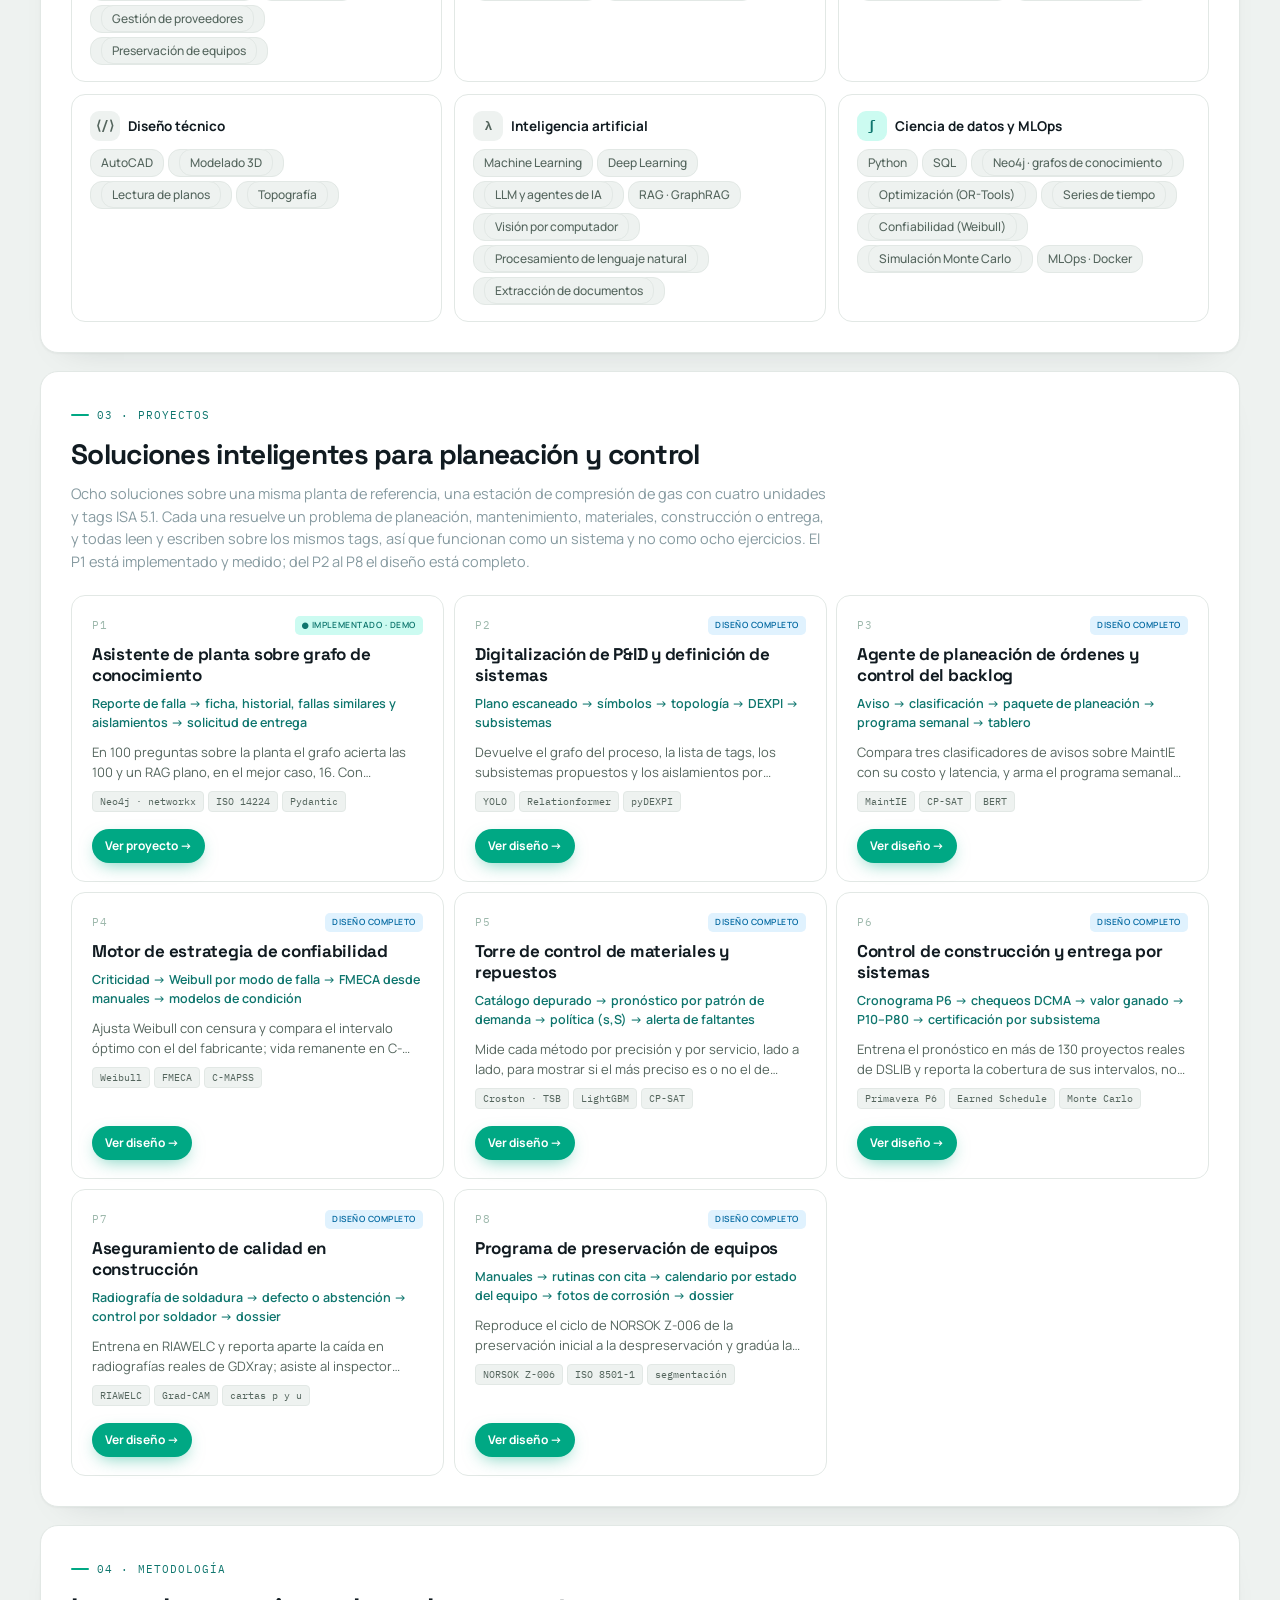
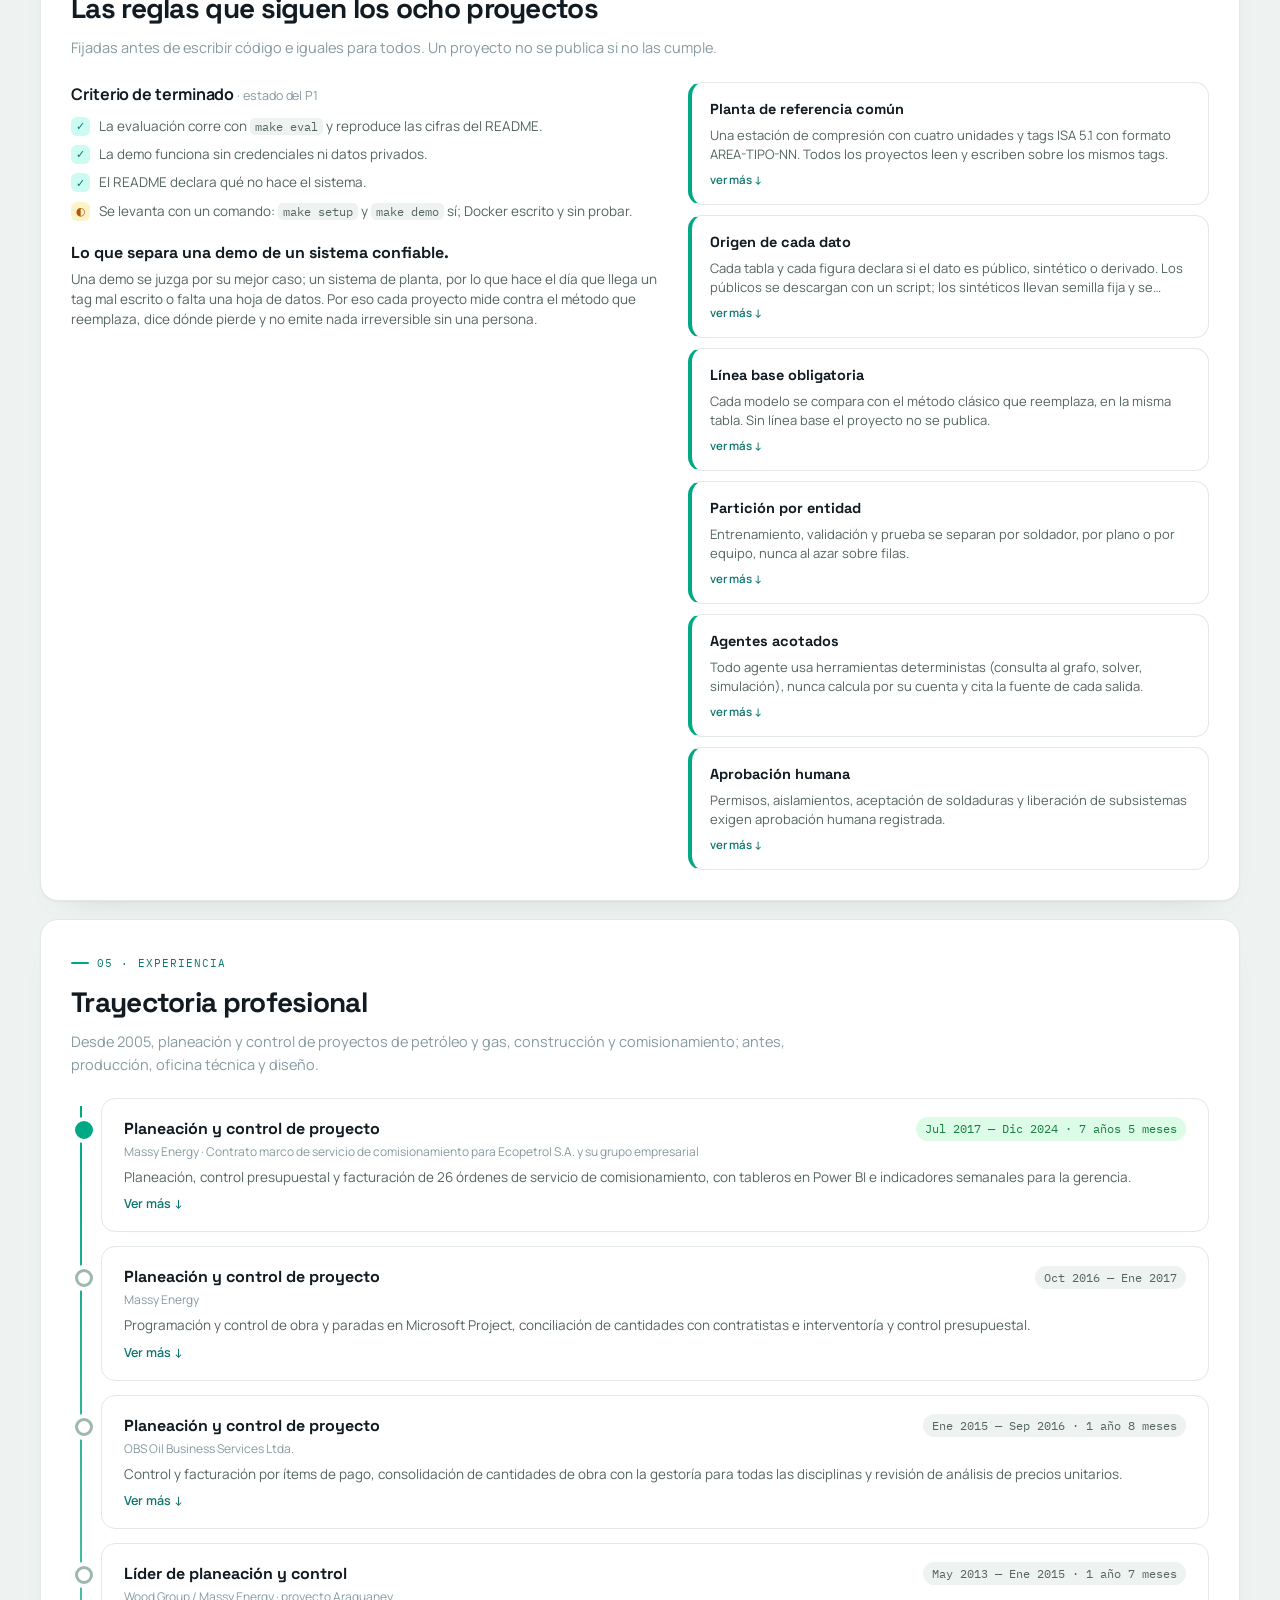
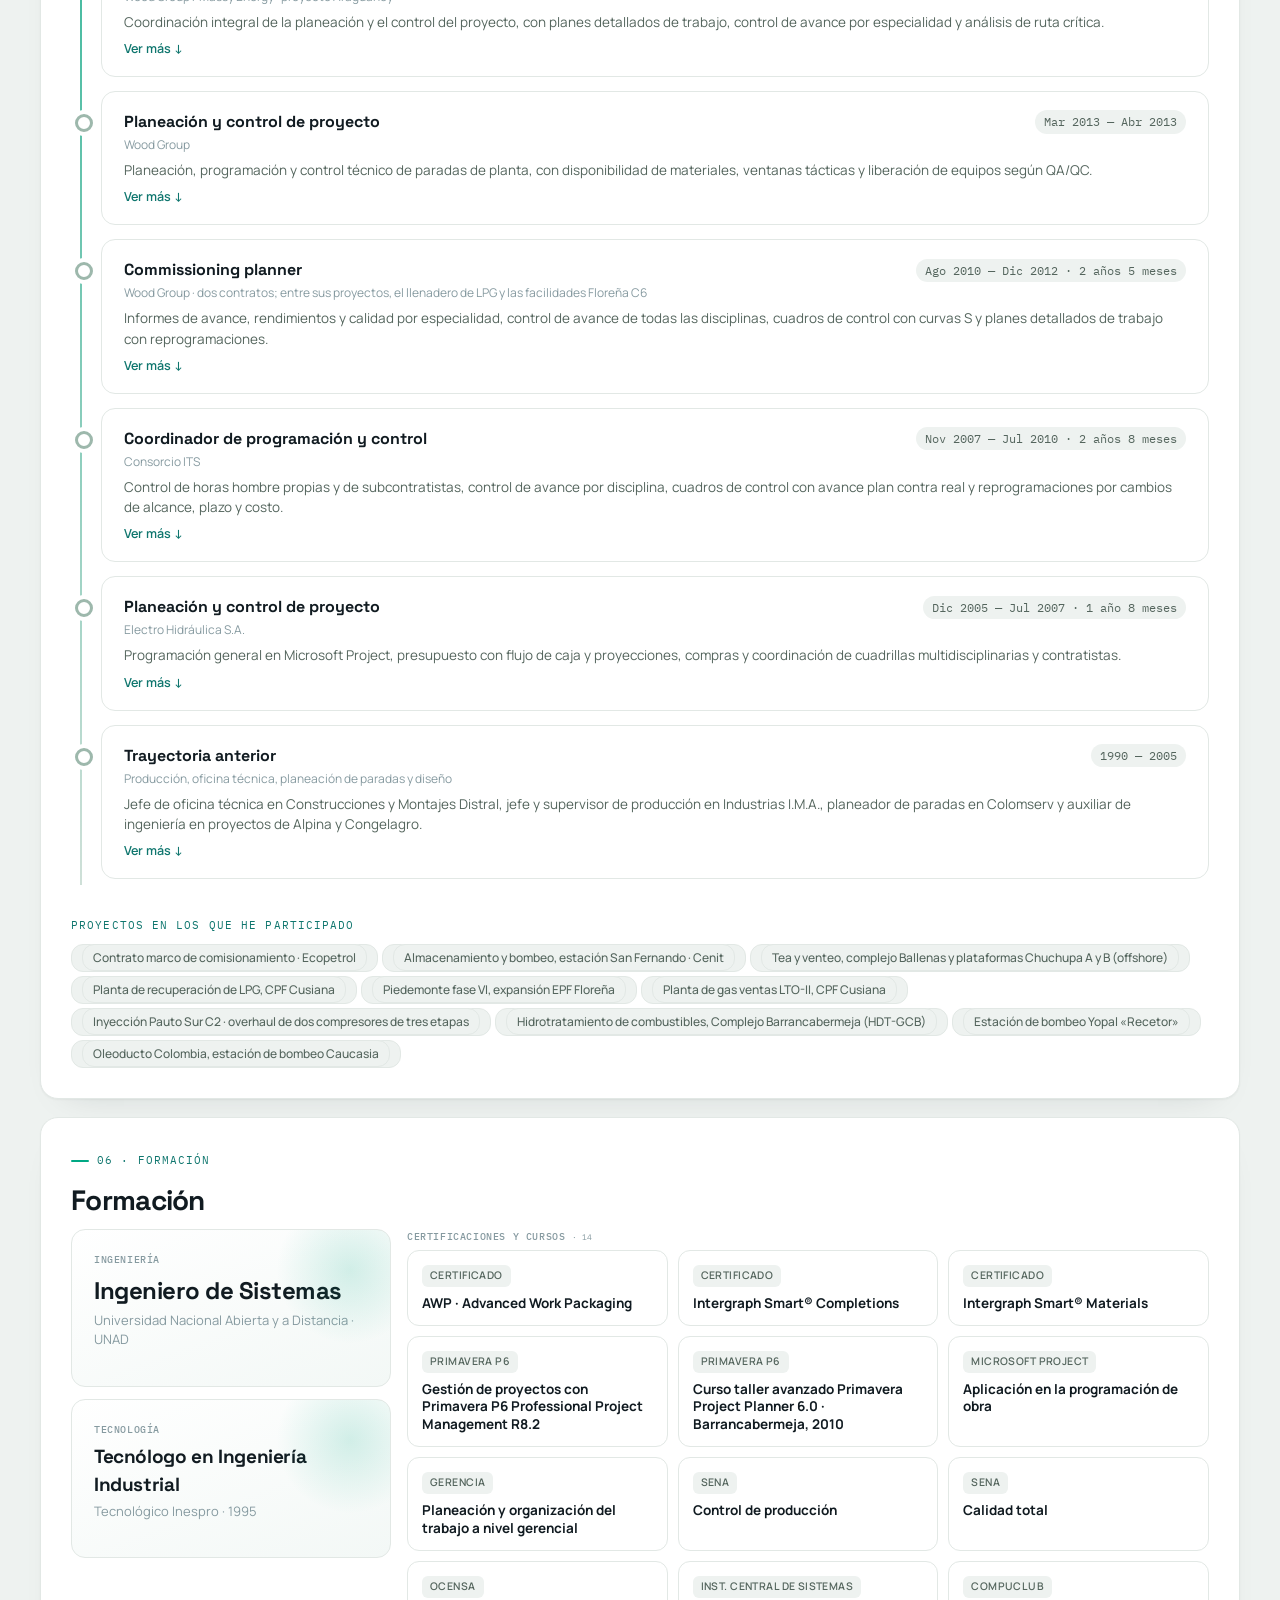
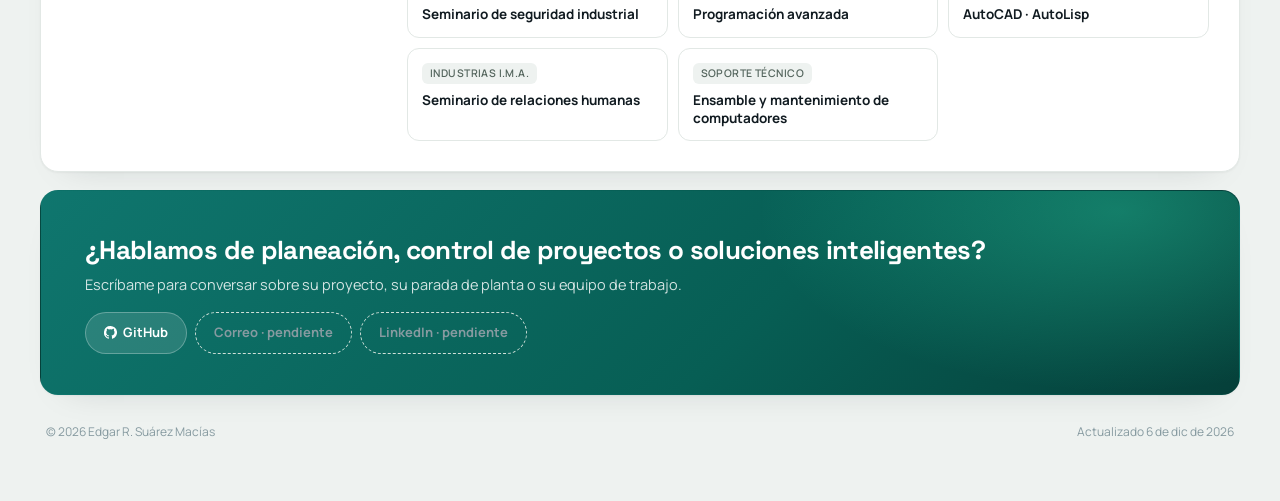
==== commit b96f4c8b: "feat: perfil de planeador e ingeniero de sistemas; páginas de diseño de P2 a P8 enlazadas desde la p" ====
--- a/index.html
+++ b/index.html
@@ -4,11 +4,11 @@
 <meta charset="UTF-8" />
 <meta name="viewport" content="width=device-width, initial-scale=1.0" />
 <meta name="theme-color" content="#eef2f0" />
-<title>Edgar R. Suárez Macías — Planeación y control de proyectos · Portafolio</title>
-<meta name="description" content="Portafolio de planeación y control: ocho sistemas sobre una misma planta de referencia, de la falla a la solicitud de entrega, del P&amp;ID al subsistema y del cronograma a la certificación." />
+<title>Edgar R. Suárez Macías — Planeador e Ingeniero de Sistemas · Portafolio</title>
+<meta name="description" content="Planeador e ingeniero de sistemas: soluciones inteligentes para la planeación y el control de proyectos, con grafos de conocimiento, agentes de IA, visión por computador y optimización sobre una misma planta de referencia." />
 <meta property="og:type" content="website" />
-<meta property="og:title" content="Edgar R. Suárez Macías — Planeación y control de proyectos · Portafolio" />
-<meta property="og:description" content="Portafolio de planeación y control: ocho sistemas sobre una misma planta de referencia, de la falla a la solicitud de entrega, del P&amp;ID al subsistema y del cronograma a la certificación." />
+<meta property="og:title" content="Edgar R. Suárez Macías — Planeador e Ingeniero de Sistemas · Portafolio" />
+<meta property="og:description" content="Planeador e ingeniero de sistemas: soluciones inteligentes para la planeación y el control de proyectos, con grafos de conocimiento, agentes de IA, visión por computador y optimización sobre una misma planta de referencia." />
 <meta name="twitter:card" content="summary" />
 <link rel="preconnect" href="https://fonts.googleapis.com" />
 <link rel="preconnect" href="https://fonts.gstatic.com" crossorigin />
@@ -631,6 +631,7 @@
 .hero-photo .ph-ini{position:relative;width:150px;height:150px;border-radius:50%;display:grid;place-items:center;background:linear-gradient(160deg,#ccfbf1,#eef2f0);border:3px solid #fff;font-family:var(--display);font-size:46px;font-weight:700;letter-spacing:-.02em;color:var(--teal-ink);box-shadow:0 20px 40px -18px rgba(17,27,33,.45)}
 @media(max-width:760px){.hero-photo .ph-ini{width:120px;height:120px;font-size:38px}}
 .badge-wip{background:var(--amber-tint);color:var(--amber-ink)}
+.badge-design{background:var(--blue-tint);color:var(--blue-ink)}
 .btn-off{background:transparent !important;border:1px dashed var(--sage-2) !important;color:var(--ink-3) !important;box-shadow:none !important;cursor:default;pointer-events:none}
 .dd-menu a.dd-off{opacity:.5;cursor:default}.dd-menu a.dd-off:hover{background:none;color:var(--ink-2)}
 .pend{border:1px dashed var(--amber-ink);background:#fffaf0;color:var(--amber-ink) !important;border-radius:10px;padding:12px 14px;font-size:13.5px !important;margin-top:12px}
@@ -659,7 +660,7 @@
     <div class="nav-links" id="navLinks">
       <a href="#about"><span class="l-es">Sobre mí</span><span class="l-en">About me</span></a>
       <a href="#stack"><span class="l-es">Herramientas</span><span class="l-en">Tools</span></a>
-      <div class="nav-dd"><a href="#projects" class="dd-trigger"><span class="l-es">Proyectos</span><span class="l-en">Projects</span> <i class="dd-caret"></i></a><div class="dd-menu"><a href="projects/01-asistente-planta.html"><span class="dd-num">P1</span><span class="l-es">Asistente de planta</span><span class="l-en">Plant assistant</span></a><a class="dd-off" aria-disabled="true"><span class="dd-num">P2</span><span class="l-es">Digitalización de P&amp;ID</span><span class="l-en">P&amp;ID digitization</span></a><a class="dd-off" aria-disabled="true"><span class="dd-num">P3</span><span class="l-es">Planeación de órdenes y backlog</span><span class="l-en">Work-order planning and backlog</span></a><a class="dd-off" aria-disabled="true"><span class="dd-num">P4</span><span class="l-es">Estrategia de confiabilidad</span><span class="l-en">Reliability strategy</span></a><a class="dd-off" aria-disabled="true"><span class="dd-num">P5</span><span class="l-es">Materiales y repuestos</span><span class="l-en">Materials and spares</span></a><a class="dd-off" aria-disabled="true"><span class="dd-num">P6</span><span class="l-es">Construcción y entrega por sistemas</span><span class="l-en">Construction and handover by system</span></a><a class="dd-off" aria-disabled="true"><span class="dd-num">P7</span><span class="l-es">Calidad en construcción</span><span class="l-en">Construction quality</span></a><a class="dd-off" aria-disabled="true"><span class="dd-num">P8</span><span class="l-es">Preservación de equipos</span><span class="l-en">Equipment preservation</span></a></div></div>
+      <div class="nav-dd"><a href="#projects" class="dd-trigger"><span class="l-es">Proyectos</span><span class="l-en">Projects</span> <i class="dd-caret"></i></a><div class="dd-menu"><a href="projects/01-asistente-planta.html"><span class="dd-num">P1</span><span class="l-es">Asistente de planta</span><span class="l-en">Plant assistant</span></a><a href="projects/02-pid-sistemas.html"><span class="dd-num">P2</span><span class="l-es">Digitalización de P&amp;ID</span><span class="l-en">P&amp;ID digitization</span></a><a href="projects/03-ordenes-backlog.html"><span class="dd-num">P3</span><span class="l-es">Planeación de órdenes y backlog</span><span class="l-en">Work-order planning and backlog</span></a><a href="projects/04-confiabilidad.html"><span class="dd-num">P4</span><span class="l-es">Estrategia de confiabilidad</span><span class="l-en">Reliability strategy</span></a><a href="projects/05-materiales.html"><span class="dd-num">P5</span><span class="l-es">Materiales y repuestos</span><span class="l-en">Materials and spares</span></a><a href="projects/06-construccion-entrega.html"><span class="dd-num">P6</span><span class="l-es">Construcción y entrega por sistemas</span><span class="l-en">Construction and handover by system</span></a><a href="projects/07-calidad.html"><span class="dd-num">P7</span><span class="l-es">Calidad en construcción</span><span class="l-en">Construction quality</span></a><a href="projects/08-preservacion.html"><span class="dd-num">P8</span><span class="l-es">Preservación de equipos</span><span class="l-en">Equipment preservation</span></a></div></div>
       <a href="#metodologia"><span class="l-es">Metodología</span><span class="l-en">Methodology</span></a>
       <a href="#experiencia"><span class="l-es">Experiencia</span><span class="l-en">Experience</span></a>
     </div>
@@ -673,8 +674,8 @@
 
   <header class="top" id="hero">
     <div>
-      <h1>Edgar R. Suárez Macías — <span><span class="l-es">planeación y control de proyectos</span><span class="l-en">project planning and control</span></span>.</h1>
-      <div class="sub"><span class="l-es">Más de 22 años planeando, programando y controlando proyectos de petróleo y gas: comisionamiento, paradas de planta, construcción y entrega de facilidades, materiales y control presupuestal. Este portafolio lleva esa experiencia a sistemas con datos trazables.</span><span class="l-en">More than 22 years planning, scheduling and controlling oil and gas projects: commissioning, plant shutdowns, construction and handover of facilities, materials and budget control. This portfolio takes that experience into systems with traceable data.</span></div>
+      <h1>Edgar R. Suárez Macías — <span><span class="l-es">planeador e ingeniero de sistemas</span><span class="l-en">planner and systems engineer</span></span>.</h1>
+      <div class="sub"><span class="l-es">Implemento soluciones inteligentes para la planeación y el control de proyectos: grafos de conocimiento, agentes de IA, visión por computador y optimización, construidos sobre más de 22 años planeando, programando y controlando proyectos de petróleo y gas.</span><span class="l-en">I build intelligent solutions for project planning and control: knowledge graphs, AI agents, computer vision and optimization, built on more than 22 years planning, scheduling and controlling oil and gas projects.</span></div>
     </div>
     <div class="top-right">
       <div class="hero-photo"><div class="ph-ini" role="img" aria-label="Espacio para la foto">ES</div></div>
@@ -688,24 +689,24 @@
 
   <section class="panel" id="about">
     <div class="eyebrow"><span class="l-es">01 · Sobre mí</span><span class="l-en">01 · About me</span></div>
-    <h2 class="title"><span class="l-es">Planeación y control de proyectos, de la obra al comisionamiento</span><span class="l-en">Project planning and control, from construction to commissioning</span></h2>
+    <h2 class="title"><span class="l-es">Planeador e ingeniero de sistemas que implementa soluciones inteligentes</span><span class="l-en">A planner and systems engineer who builds intelligent solutions</span></h2>
     <div class="about-stats">
       <div class="about-stat"><div class="about-stat-num">32,8</div><div class="about-stat-label"><span class="l-es">años de experiencia profesional</span><span class="l-en">years of professional experience</span></div></div>
       <div class="about-stat"><div class="about-stat-num">21,7</div><div class="about-stat-label"><span class="l-es">años programando y controlando obra</span><span class="l-en">years scheduling and controlling construction</span></div></div>
-      <div class="about-stat"><div class="about-stat-num">7,5</div><div class="about-stat-label"><span class="l-es">años en el contrato marco de comisionamiento para Ecopetrol</span><span class="l-en">years on the commissioning framework contract for Ecopetrol</span></div></div>
-      <div class="about-stat"><div class="about-stat-num">26</div><div class="about-stat-label"><span class="l-es">órdenes de servicio controladas en ese contrato</span><span class="l-en">service orders controlled on that contract</span></div></div>
+      <div class="about-stat"><div class="about-stat-num">26</div><div class="about-stat-label"><span class="l-es">órdenes de servicio de comisionamiento controladas para Ecopetrol</span><span class="l-en">commissioning service orders controlled for Ecopetrol</span></div></div>
+      <div class="about-stat"><div class="about-stat-num">8</div><div class="about-stat-label"><span class="l-es">soluciones inteligentes para planeación y control en este portafolio</span><span class="l-en">intelligent solutions for planning and control in this portfolio</span></div></div>
     </div>
     <div class="fis-text">
       <p><span class="l-es">Llevo más de 22 años en la gestión, planeación y control de proyectos, en empresas como Massy Energy, OBS, Wood Group, I.T.S., Electro Hidráulica, Distral y CMD S.A. Me he especializado en planeación, programación, control financiero y gestión de materiales, con un enfoque en la eficiencia, la calidad y el cumplimiento técnico.</span><span class="l-en">I have more than 22 years in project management, planning and control, at companies such as Massy Energy, OBS, Wood Group, I.T.S., Electro Hidráulica, Distral and CMD S.A. I specialize in planning, scheduling, financial control and materials management, with a focus on efficiency, quality and technical compliance.</span></p>
       <p><span class="l-es">Elaboro, sigo y controlo presupuestos, administro recursos, optimizo costos, controlo inventarios y analizo rendimientos y proyecciones financieras. He liderado equipos multidisciplinarios asegurando la disponibilidad de materiales, la ejecución técnica correcta, la trazabilidad documental y el cumplimiento de los estándares de calidad.</span><span class="l-en">I prepare, track and control budgets, manage resources, optimize costs, control inventories and analyze productivity and financial projections. I have led multidisciplinary teams ensuring material availability, correct technical execution, document traceability and compliance with quality standards.</span></p>
-      <p><span class="l-es">Este portafolio lleva esa experiencia a sistemas con datos: del reporte de falla a la solicitud de entrega, del P&amp;ID al subsistema, del cronograma a la certificación. Cada proyecto parte de un problema real de planta, se compara con el método que reemplaza y declara lo que no hace.</span><span class="l-en">This portfolio takes that experience into data systems: from the fault report to the handover request, from the P&amp;ID to the subsystem, from the schedule to certification. Each project starts from a real plant problem, is compared with the method it replaces and states what it does not do.</span></p>
+      <p><span class="l-es">Como ingeniero de sistemas, convierto esa experiencia en soluciones inteligentes: sistemas que leen el P&amp;ID, el cronograma, el historial de fallas, los materiales y los documentos de la planta, y ayudan a decidir con datos trazables. Los ocho proyectos de este portafolio aplican grafos de conocimiento, agentes de IA, visión por computador, procesamiento de lenguaje natural y optimización a problemas reales de planeación, mantenimiento, materiales, construcción y entrega. Cada uno se compara con el método que reemplaza y declara lo que no hace.</span><span class="l-en">As a systems engineer, I turn that experience into intelligent solutions: systems that read the plant's P&amp;IDs, schedule, failure history, materials and documents, and support decisions with traceable data. The eight projects in this portfolio apply knowledge graphs, AI agents, computer vision, natural language processing and optimization to real planning, maintenance, materials, construction and handover problems. Each one is compared with the method it replaces and states what it does not do.</span></p>
     </div>
   </section>
 
   <section class="panel" id="stack">
     <div class="eyebrow"><span class="l-es">02 · Herramientas</span><span class="l-en">02 · Tools</span></div>
     <h2 class="title"><span class="l-es">Las herramientas con las que trabajo</span><span class="l-en">The tools I work with</span></h2>
-    <p class="sub"><span class="l-es">Mi stack en nueve capas: siete vienen de mi trayectoria en proyectos de petróleo y gas; las dos últimas son la tecnología de los ocho proyectos de este portafolio.</span><span class="l-en">My stack in nine layers: seven come from my career in oil and gas projects; the last two are the technology of the eight projects in this portfolio.</span></p>
+    <p class="sub"><span class="l-es">Mi stack en nueve capas: siete de mi trayectoria en planeación y control de proyectos de petróleo y gas; dos de ingeniería de sistemas e inteligencia artificial, que son las que usan los ocho proyectos de este portafolio.</span><span class="l-en">My stack in nine layers: seven from my career in oil and gas project planning and control; two from systems engineering and artificial intelligence, which are the ones the eight projects in this portfolio use.</span></p>
     <div class="stack-matrix three">
       <div class="stack-layer"><div class="stack-layer-head"><div class="stack-layer-icon">Σ</div><h5><span class="l-es">Planeación y programación</span><span class="l-en">Planning and scheduling</span></h5></div>
         <div class="stack-tags"><span>Primavera P6</span><span>Microsoft Project</span><span><span class="l-es">Programación de obra</span><span class="l-en">Construction scheduling</span></span><span><span class="l-es">Ruta crítica</span><span class="l-en">Critical path</span></span><span><span class="l-es">Curva S</span><span class="l-en">S-curve</span></span><span><span class="l-es">Paradas de planta</span><span class="l-en">Plant shutdowns</span></span><span>AWP</span></div></div>
@@ -730,65 +731,65 @@
 
   <section class="panel" id="projects">
     <div class="eyebrow"><span class="l-es">03 · Proyectos</span><span class="l-en">03 · Projects</span></div>
-    <h2 class="title"><span class="l-es">Serie planta de referencia</span><span class="l-en">Reference plant series</span></h2>
-    <p class="sub"><span class="l-es">Ocho sistemas sobre la misma estación de compresión: cuatro unidades (deshidratación, compresión, aire de instrumentos y agua contra incendio) y tags ISA 5.1. Todos leen y escriben sobre los mismos tags, así que el portafolio funciona como un sistema y no como ocho ejercicios.</span><span class="l-en">Eight systems over the same compression station: four units (dehydration, compression, instrument air and firewater) and ISA 5.1 tags. They all read and write the same tags, so the portfolio works as one system and not as eight exercises.</span></p>
+    <h2 class="title"><span class="l-es">Soluciones inteligentes para planeación y control</span><span class="l-en">Intelligent solutions for planning and control</span></h2>
+    <p class="sub"><span class="l-es">Ocho soluciones sobre una misma planta de referencia, una estación de compresión de gas con cuatro unidades y tags ISA 5.1. Cada una resuelve un problema de planeación, mantenimiento, materiales, construcción o entrega, y todas leen y escriben sobre los mismos tags, así que funcionan como un sistema y no como ocho ejercicios. El P1 está implementado y medido; del P2 al P8 el diseño está completo.</span><span class="l-en">Eight solutions over the same reference plant, a gas compression station with four units and ISA 5.1 tags. Each one solves a planning, maintenance, materials, construction or handover problem, and they all read and write the same tags, so they work as one system and not as eight exercises. P1 is built and measured; P2 to P8 have a full design.</span></p>
     <div class="pgrid">
 <article class="project-card-v2">
-        <div class="card-head"><span class="project-num">P1</span><span class="badge badge-live"><span class="l-es">● Demo interactiva</span><span class="l-en">● Interactive demo</span></span></div>
+        <div class="card-head"><span class="project-num">P1</span><span class="badge badge-live"><span class="l-es">● Implementado · demo</span><span class="l-en">● Built · demo</span></span></div>
         <h3><span class="l-es">Asistente de planta sobre grafo de conocimiento</span><span class="l-en">Plant assistant on a knowledge graph</span></h3>
         <p class="card-sub"><span class="l-es">Reporte de falla → ficha, historial, fallas similares y aislamientos → solicitud de entrega</span><span class="l-en">Fault report → datasheet, history, similar failures and isolations → handover request</span></p>
         <p class="card-problem"><span class="l-es">En 100 preguntas sobre la planta el grafo acierta las 100 y un RAG plano, en el mejor caso, 16. Con redacción libre baja a 10 de 100; cerrar esa brecha con un modelo de lenguaje está pendiente.</span><span class="l-en">On 100 plant questions the graph gets all 100 and a flat RAG, at best, 16. With free wording it drops to 10 in 100; closing that gap with a language model is pending.</span></p>
         <div class="card-stack"><span>Neo4j · networkx</span><span>ISO 14224</span><span>Pydantic</span></div>
         <div class="project-links"><a class="btn btn-teal" href="./projects/01-asistente-planta.html"><span class="l-es">Ver proyecto →</span><span class="l-en">View project →</span></a></div>
       </article><article class="project-card-v2">
-        <div class="card-head"><span class="project-num">P2</span><span class="badge badge-wip"><span class="l-es">En construcción</span><span class="l-en">In progress</span></span></div>
+        <div class="card-head"><span class="project-num">P2</span><span class="badge badge-design"><span class="l-es">Diseño completo</span><span class="l-en">Full design</span></span></div>
         <h3><span class="l-es">Digitalización de P&amp;ID y definición de sistemas</span><span class="l-en">P&amp;ID digitization and system definition</span></h3>
         <p class="card-sub"><span class="l-es">Plano escaneado → símbolos → topología → DEXPI → subsistemas</span><span class="l-en">Scanned drawing → symbols → topology → DEXPI → subsystems</span></p>
         <p class="card-problem"><span class="l-es">Devuelve el grafo del proceso, la lista de tags, los subsistemas propuestos y los aislamientos por equipo; se evalúa en los planos reales de PID2Graph OPEN100.</span><span class="l-en">Returns the process graph, the tag list, the proposed subsystems and the isolations per item; evaluated on the real drawings of PID2Graph OPEN100.</span></p>
         <div class="card-stack"><span>YOLO</span><span>Relationformer</span><span>pyDEXPI</span></div>
-        <div class="project-links"><span class="btn btn-off"><span class="l-es">En construcción</span><span class="l-en">In progress</span></span></div>
+        <div class="project-links"><a class="btn btn-teal" href="./projects/02-pid-sistemas.html"><span class="l-es">Ver diseño →</span><span class="l-en">See design →</span></a></div>
       </article><article class="project-card-v2">
-        <div class="card-head"><span class="project-num">P3</span><span class="badge badge-wip"><span class="l-es">En construcción</span><span class="l-en">In progress</span></span></div>
+        <div class="card-head"><span class="project-num">P3</span><span class="badge badge-design"><span class="l-es">Diseño completo</span><span class="l-en">Full design</span></span></div>
         <h3><span class="l-es">Agente de planeación de órdenes y control del backlog</span><span class="l-en">Work-order planning agent and backlog control</span></h3>
         <p class="card-sub"><span class="l-es">Aviso → clasificación → paquete de planeación → programa semanal → tablero</span><span class="l-en">Notification → classification → planning package → weekly schedule → dashboard</span></p>
         <p class="card-problem"><span class="l-es">Compara tres clasificadores de avisos sobre MaintIE con su costo y latencia, y arma el programa semanal con un optimizador; ningún permiso se emite sin aprobación.</span><span class="l-en">Compares three notification classifiers on MaintIE with cost and latency, and builds the weekly schedule with an optimizer; no permit is issued without approval.</span></p>
         <div class="card-stack"><span>MaintIE</span><span>CP-SAT</span><span>BERT</span></div>
-        <div class="project-links"><span class="btn btn-off"><span class="l-es">En construcción</span><span class="l-en">In progress</span></span></div>
+        <div class="project-links"><a class="btn btn-teal" href="./projects/03-ordenes-backlog.html"><span class="l-es">Ver diseño →</span><span class="l-en">See design →</span></a></div>
       </article><article class="project-card-v2">
-        <div class="card-head"><span class="project-num">P4</span><span class="badge badge-wip"><span class="l-es">En construcción</span><span class="l-en">In progress</span></span></div>
+        <div class="card-head"><span class="project-num">P4</span><span class="badge badge-design"><span class="l-es">Diseño completo</span><span class="l-en">Full design</span></span></div>
         <h3><span class="l-es">Motor de estrategia de confiabilidad</span><span class="l-en">Reliability strategy engine</span></h3>
         <p class="card-sub"><span class="l-es">Criticidad → Weibull por modo de falla → FMECA desde manuales → modelos de condición</span><span class="l-en">Criticality → Weibull per failure mode → FMECA from manuals → condition models</span></p>
         <p class="card-problem"><span class="l-es">Ajusta Weibull con censura y compara el intervalo óptimo con el del fabricante; vida remanente en C-MAPSS, acústica en MIMII y rodamientos en CWRU.</span><span class="l-en">Fits Weibull with censoring and compares the optimal interval with the manufacturer's; remaining life on C-MAPSS, acoustics on MIMII and bearings on CWRU.</span></p>
         <div class="card-stack"><span>Weibull</span><span>FMECA</span><span>C-MAPSS</span></div>
-        <div class="project-links"><span class="btn btn-off"><span class="l-es">En construcción</span><span class="l-en">In progress</span></span></div>
+        <div class="project-links"><a class="btn btn-teal" href="./projects/04-confiabilidad.html"><span class="l-es">Ver diseño →</span><span class="l-en">See design →</span></a></div>
       </article><article class="project-card-v2">
-        <div class="card-head"><span class="project-num">P5</span><span class="badge badge-wip"><span class="l-es">En construcción</span><span class="l-en">In progress</span></span></div>
+        <div class="card-head"><span class="project-num">P5</span><span class="badge badge-design"><span class="l-es">Diseño completo</span><span class="l-en">Full design</span></span></div>
         <h3><span class="l-es">Torre de control de materiales y repuestos</span><span class="l-en">Materials and spares control tower</span></h3>
         <p class="card-sub"><span class="l-es">Catálogo depurado → pronóstico por patrón de demanda → política (s,S) → alerta de faltantes</span><span class="l-en">Clean catalog → forecast by demand pattern → (s,S) policy → shortage alerts</span></p>
         <p class="card-problem"><span class="l-es">Mide cada método por precisión y por servicio, lado a lado, para mostrar si el más preciso es o no el de mejor servicio.</span><span class="l-en">Measures each method by accuracy and by service, side by side, to show whether the most accurate is the one with the best service.</span></p>
         <div class="card-stack"><span>Croston · TSB</span><span>LightGBM</span><span>CP-SAT</span></div>
-        <div class="project-links"><span class="btn btn-off"><span class="l-es">En construcción</span><span class="l-en">In progress</span></span></div>
+        <div class="project-links"><a class="btn btn-teal" href="./projects/05-materiales.html"><span class="l-es">Ver diseño →</span><span class="l-en">See design →</span></a></div>
       </article><article class="project-card-v2">
-        <div class="card-head"><span class="project-num">P6</span><span class="badge badge-wip"><span class="l-es">En construcción</span><span class="l-en">In progress</span></span></div>
+        <div class="card-head"><span class="project-num">P6</span><span class="badge badge-design"><span class="l-es">Diseño completo</span><span class="l-en">Full design</span></span></div>
         <h3><span class="l-es">Control de construcción y entrega por sistemas</span><span class="l-en">Construction control and handover by system</span></h3>
         <p class="card-sub"><span class="l-es">Cronograma P6 → chequeos DCMA → valor ganado → P10–P80 → certificación por subsistema</span><span class="l-en">P6 schedule → DCMA checks → earned value → P10–P80 → certification by subsystem</span></p>
         <p class="card-problem"><span class="l-es">Entrena el pronóstico en más de 130 proyectos reales de DSLIB y reporta la cobertura de sus intervalos, no solo el error medio.</span><span class="l-en">Trains the forecast on more than 130 real DSLIB projects and reports the coverage of its intervals, not just the mean error.</span></p>
         <div class="card-stack"><span>Primavera P6</span><span>Earned Schedule</span><span>Monte Carlo</span></div>
-        <div class="project-links"><span class="btn btn-off"><span class="l-es">En construcción</span><span class="l-en">In progress</span></span></div>
+        <div class="project-links"><a class="btn btn-teal" href="./projects/06-construccion-entrega.html"><span class="l-es">Ver diseño →</span><span class="l-en">See design →</span></a></div>
       </article><article class="project-card-v2">
-        <div class="card-head"><span class="project-num">P7</span><span class="badge badge-wip"><span class="l-es">En construcción</span><span class="l-en">In progress</span></span></div>
+        <div class="card-head"><span class="project-num">P7</span><span class="badge badge-design"><span class="l-es">Diseño completo</span><span class="l-en">Full design</span></span></div>
         <h3><span class="l-es">Aseguramiento de calidad en construcción</span><span class="l-en">Construction quality assurance</span></h3>
         <p class="card-sub"><span class="l-es">Radiografía de soldadura → defecto o abstención → control por soldador → dossier</span><span class="l-en">Weld radiograph → defect or abstention → per-welder control → dossier</span></p>
         <p class="card-problem"><span class="l-es">Entrena en RIAWELC y reporta aparte la caída en radiografías reales de GDXray; asiste al inspector certificado y no lo reemplaza.</span><span class="l-en">Trains on RIAWELC and reports the drop on real GDXray radiographs separately; it assists the certified inspector and does not replace them.</span></p>
         <div class="card-stack"><span>RIAWELC</span><span>Grad-CAM</span><span>cartas p y u</span></div>
-        <div class="project-links"><span class="btn btn-off"><span class="l-es">En construcción</span><span class="l-en">In progress</span></span></div>
+        <div class="project-links"><a class="btn btn-teal" href="./projects/07-calidad.html"><span class="l-es">Ver diseño →</span><span class="l-en">See design →</span></a></div>
       </article><article class="project-card-v2">
-        <div class="card-head"><span class="project-num">P8</span><span class="badge badge-wip"><span class="l-es">En construcción</span><span class="l-en">In progress</span></span></div>
+        <div class="card-head"><span class="project-num">P8</span><span class="badge badge-design"><span class="l-es">Diseño completo</span><span class="l-en">Full design</span></span></div>
         <h3><span class="l-es">Programa de preservación de equipos</span><span class="l-en">Equipment preservation program</span></h3>
         <p class="card-sub"><span class="l-es">Manuales → rutinas con cita → calendario por estado del equipo → fotos de corrosión → dossier</span><span class="l-en">Manuals → cited routines → calendar by equipment state → corrosion photos → dossier</span></p>
         <p class="card-problem"><span class="l-es">Reproduce el ciclo de NORSOK Z-006 de la preservación inicial a la despreservación y gradúa la corrosión según ISO 8501-1.</span><span class="l-en">Reproduces the NORSOK Z-006 cycle from initial preservation to de-preservation and grades corrosion per ISO 8501-1.</span></p>
         <div class="card-stack"><span>NORSOK Z-006</span><span>ISO 8501-1</span><span>segmentación</span></div>
-        <div class="project-links"><span class="btn btn-off"><span class="l-es">En construcción</span><span class="l-en">In progress</span></span></div>
+        <div class="project-links"><a class="btn btn-teal" href="./projects/08-preservacion.html"><span class="l-es">Ver diseño →</span><span class="l-en">See design →</span></a></div>
       </article>
     </div>
   </section>
@@ -945,14 +946,14 @@
     <div class="edu-wrap">
       <div class="uni-col">
         <article class="uni">
-          <div class="edu-block-title"><span class="l-es">Título obtenido</span><span class="l-en">Degree</span></div>
-          <h3 class="uni-deg"><span class="l-es">Tecnólogo en Ingeniería Industrial</span><span class="l-en">Industrial Engineering Technologist</span></h3>
-          <div class="uni-school">Tecnológico Inespro · 1995</div>
+          <div class="edu-block-title"><span class="l-es">Ingeniería</span><span class="l-en">Engineering</span></div>
+          <h3 class="uni-deg"><span class="l-es">Ingeniero de Sistemas</span><span class="l-en">Systems Engineer</span></h3>
+          <div class="uni-school">Universidad Nacional Abierta y a Distancia · UNAD</div>
         </article>
         <article class="uni">
-          <div class="edu-block-title"><span class="l-es">Universidad</span><span class="l-en">University</span></div>
-          <h3 class="uni-deg uni-deg-s"><span class="l-es">Estudios de Ingeniería de Sistemas</span><span class="l-en">Systems Engineering studies</span></h3>
-          <div class="uni-school">Universidad Nacional Abierta y a Distancia · UNAD</div>
+          <div class="edu-block-title"><span class="l-es">Tecnología</span><span class="l-en">Technology degree</span></div>
+          <h3 class="uni-deg uni-deg-s"><span class="l-es">Tecnólogo en Ingeniería Industrial</span><span class="l-en">Industrial Engineering Technologist</span></h3>
+          <div class="uni-school">Tecnológico Inespro · 1995</div>
         </article>
       </div>
       <div class="certs">
@@ -980,7 +981,7 @@
   <section class="panel" id="contact">
     <div class="contact">
       <div>
-        <h2><span class="l-es">¿Hablamos de planeación, control de proyectos o comisionamiento?</span><span class="l-en">Shall we talk about planning, project control or commissioning?</span></h2>
+        <h2><span class="l-es">¿Hablamos de planeación, control de proyectos o soluciones inteligentes?</span><span class="l-en">Shall we talk about planning, project control or intelligent solutions?</span></h2>
         <p><span class="l-es">Escríbame para conversar sobre su proyecto, su parada de planta o su equipo de trabajo.</span><span class="l-en">Write to me to talk about your project, your plant shutdown or your team.</span></p>
       </div>
       <div class="contact-cta">
